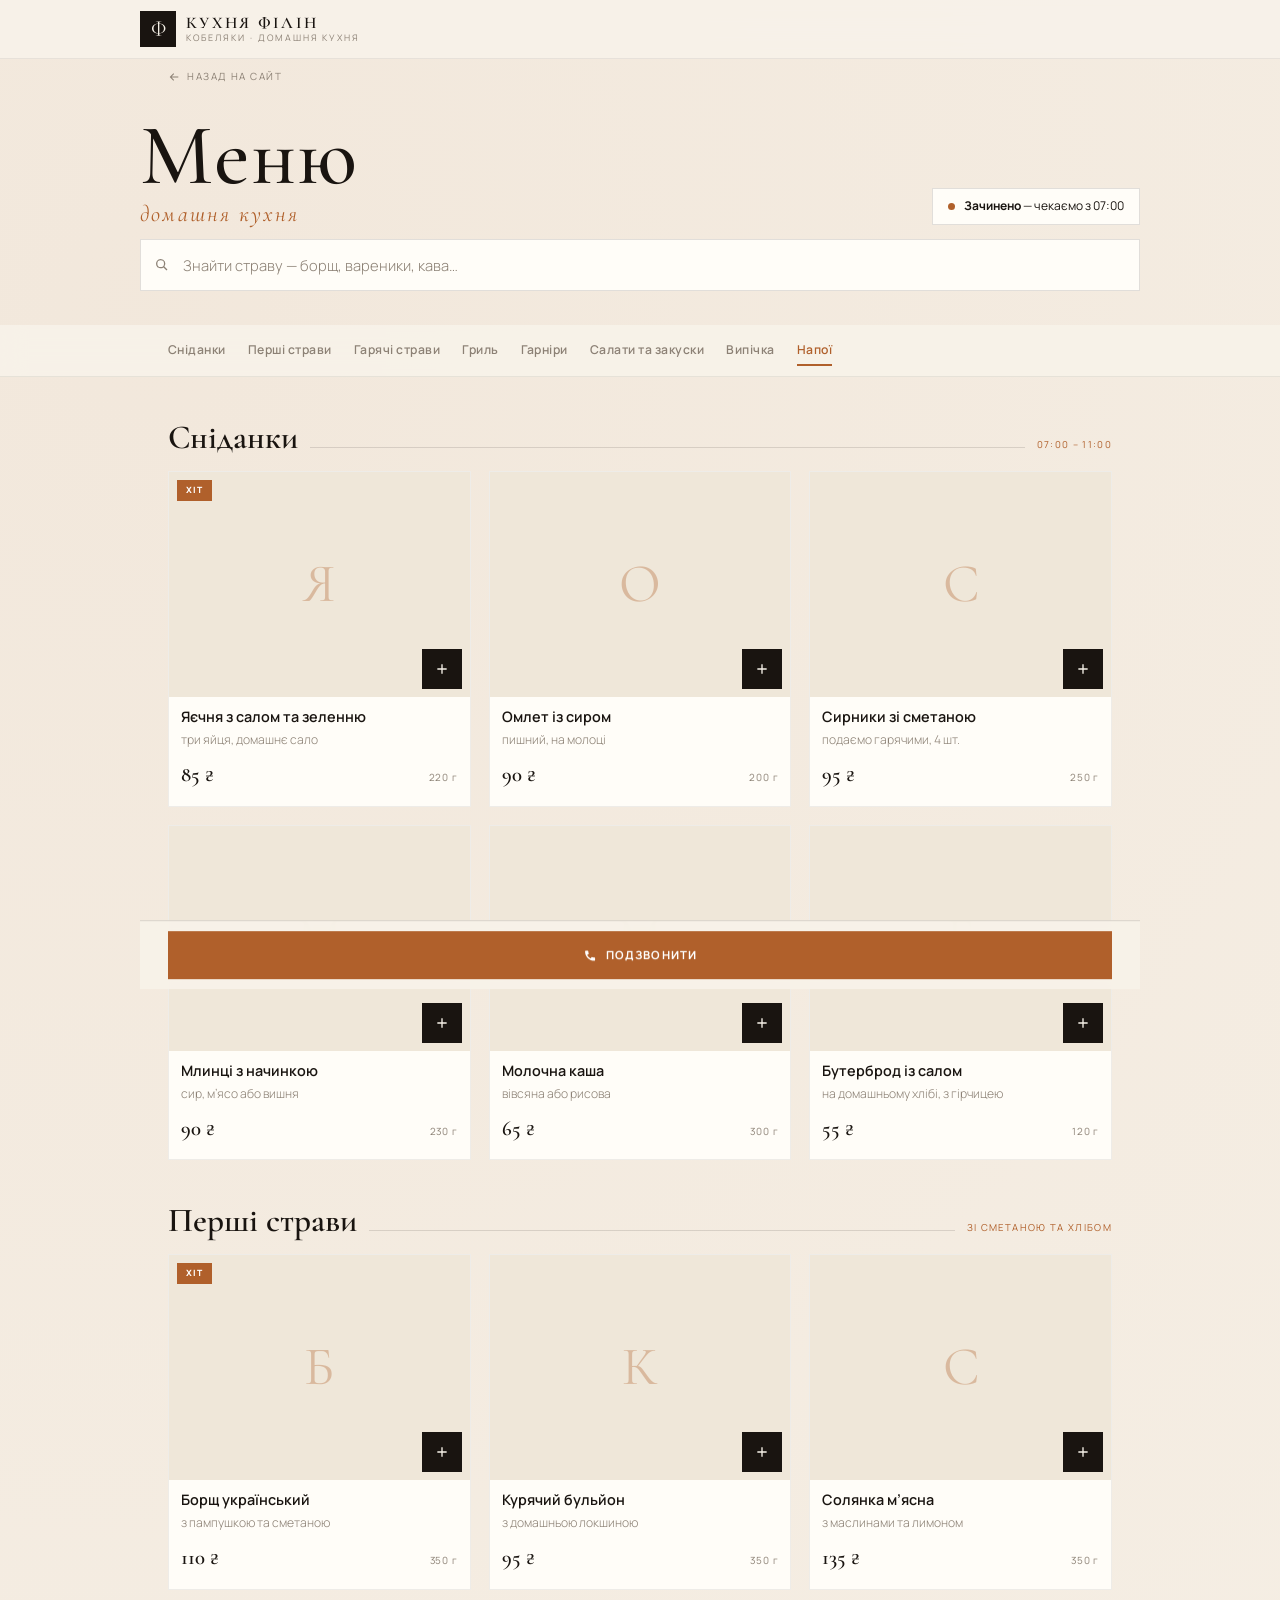
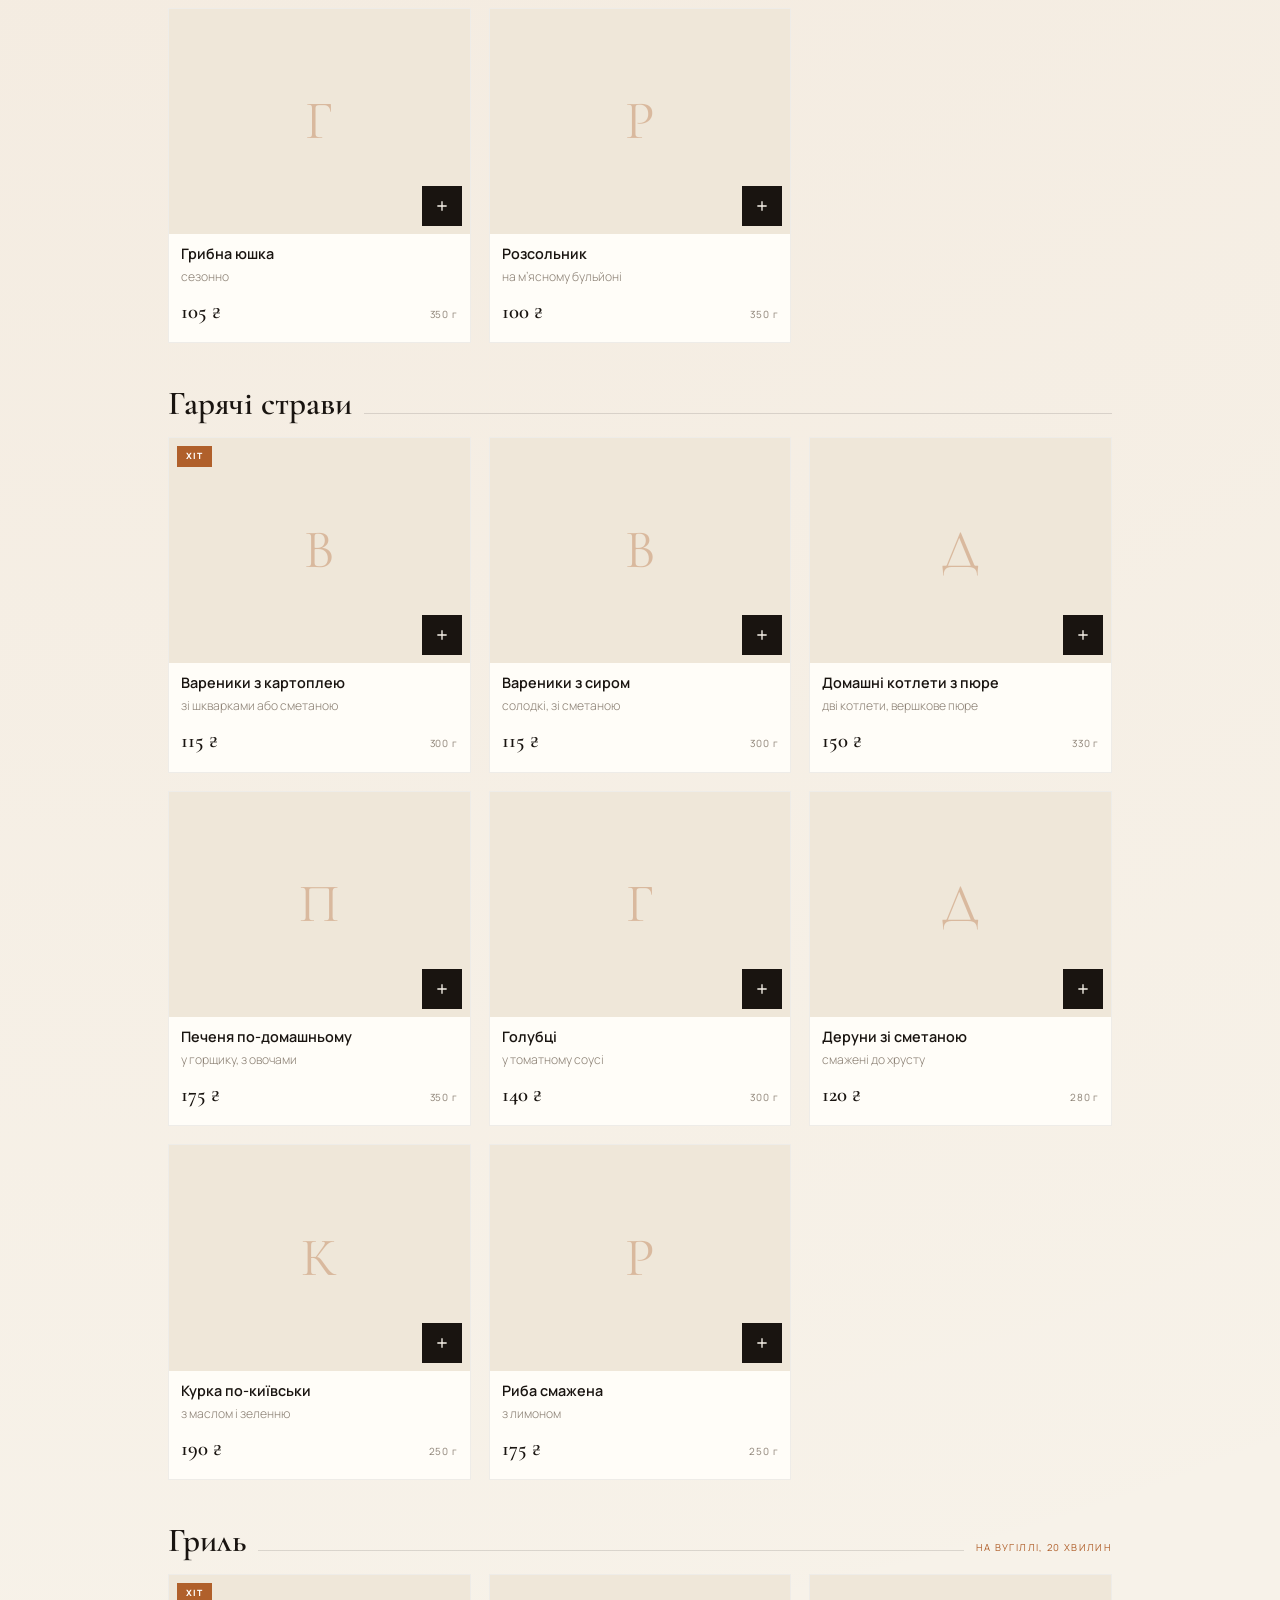
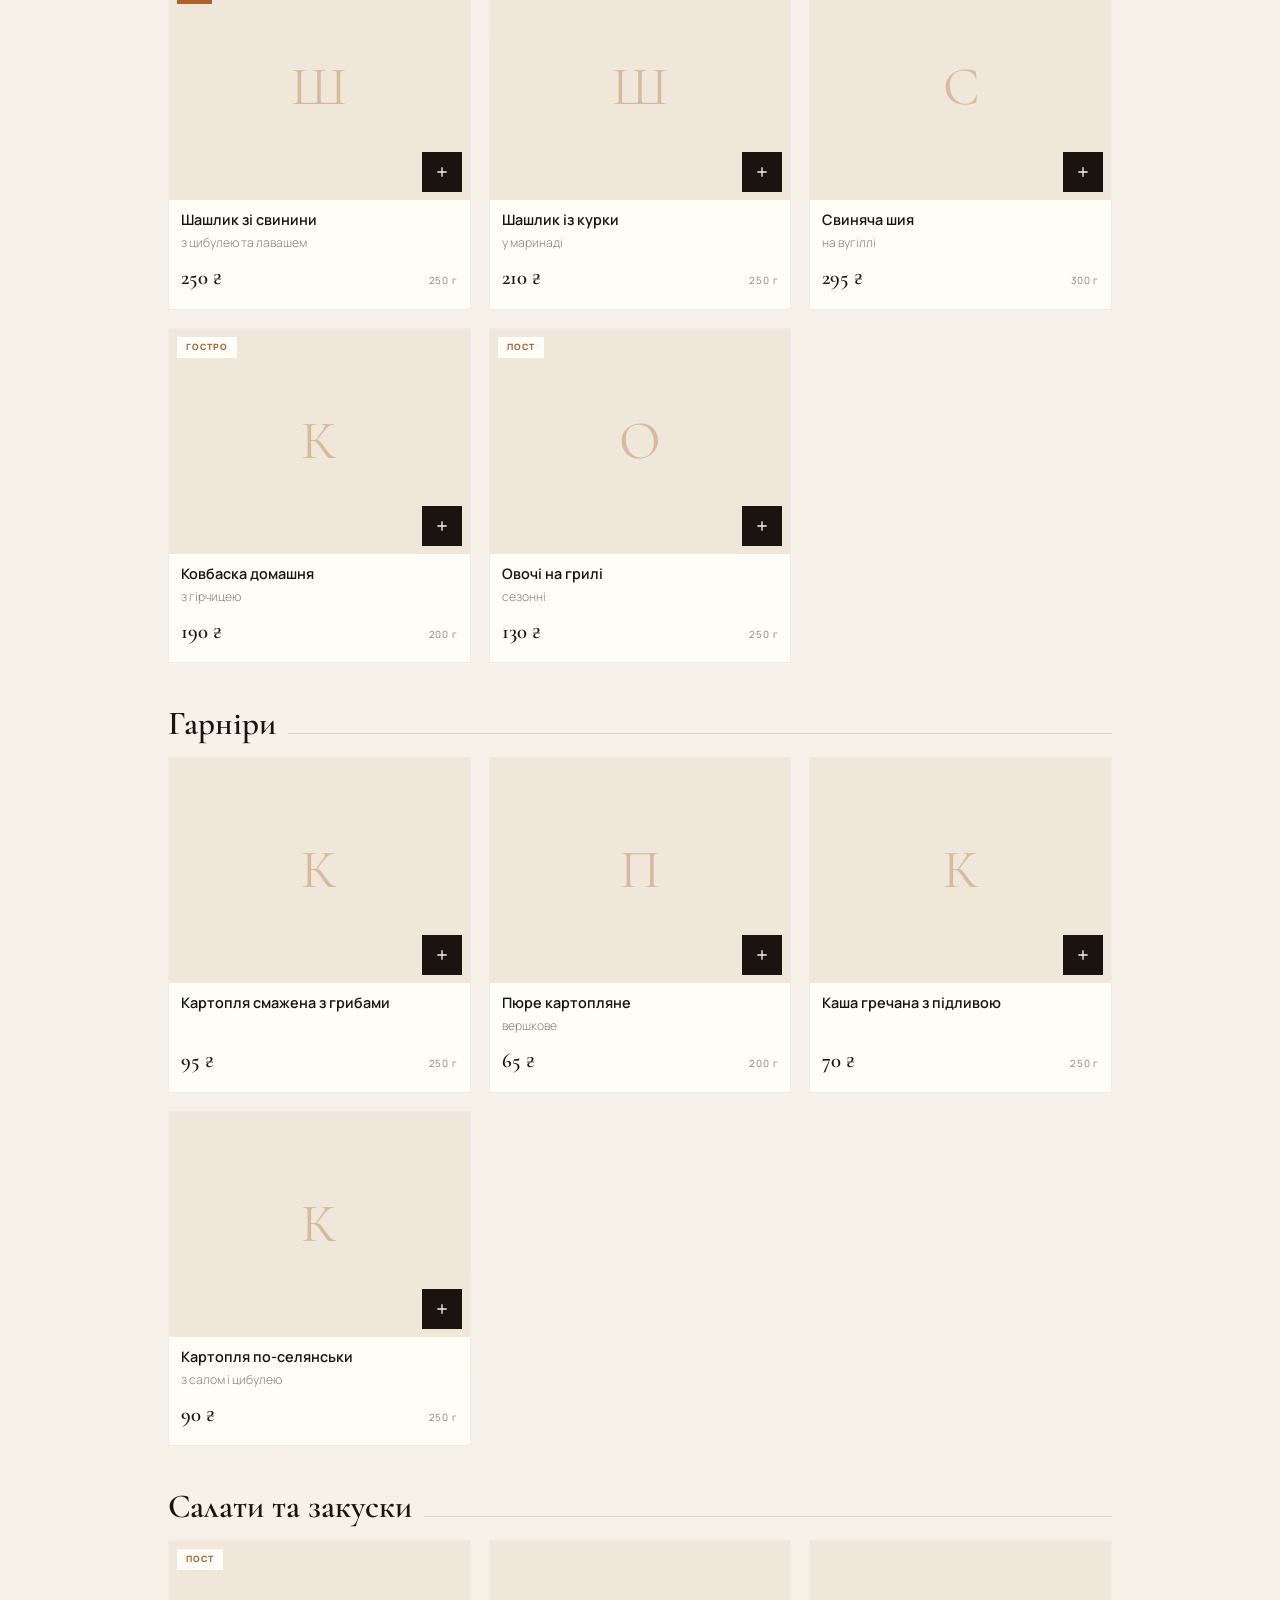
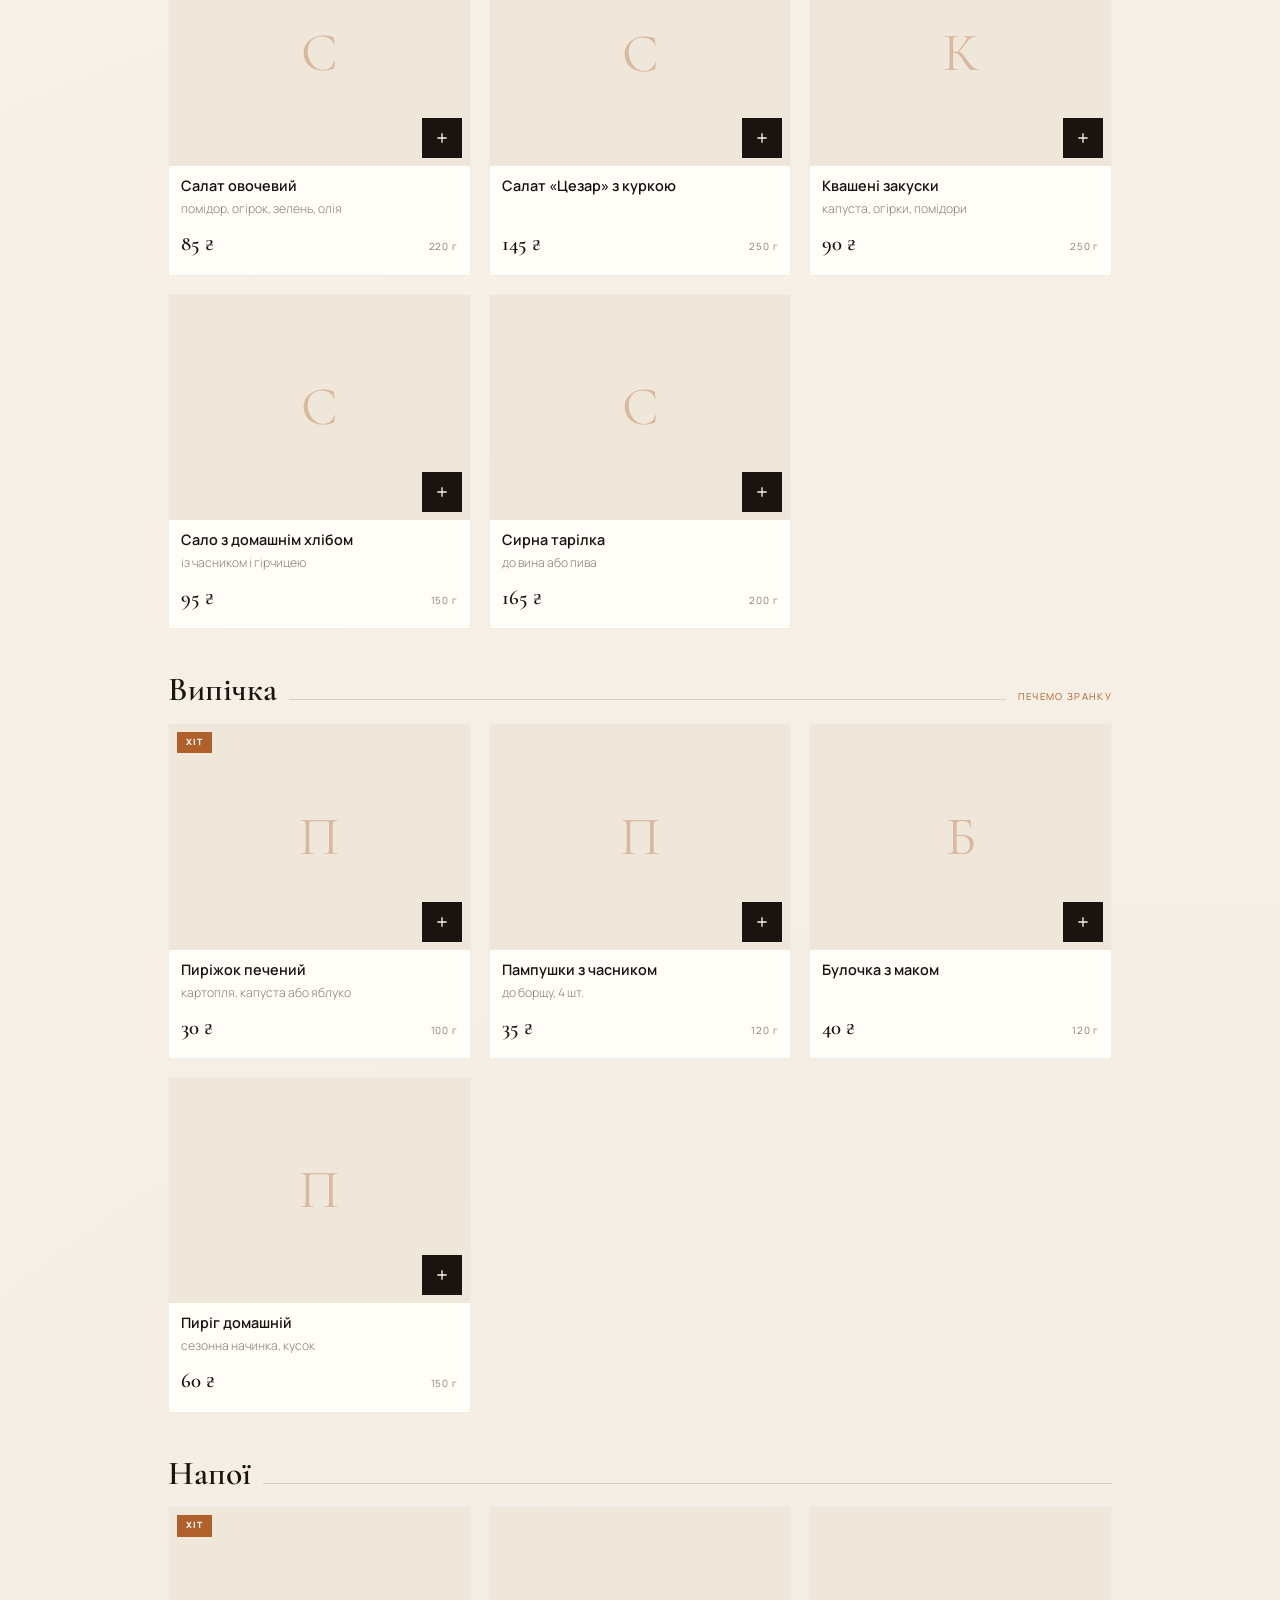
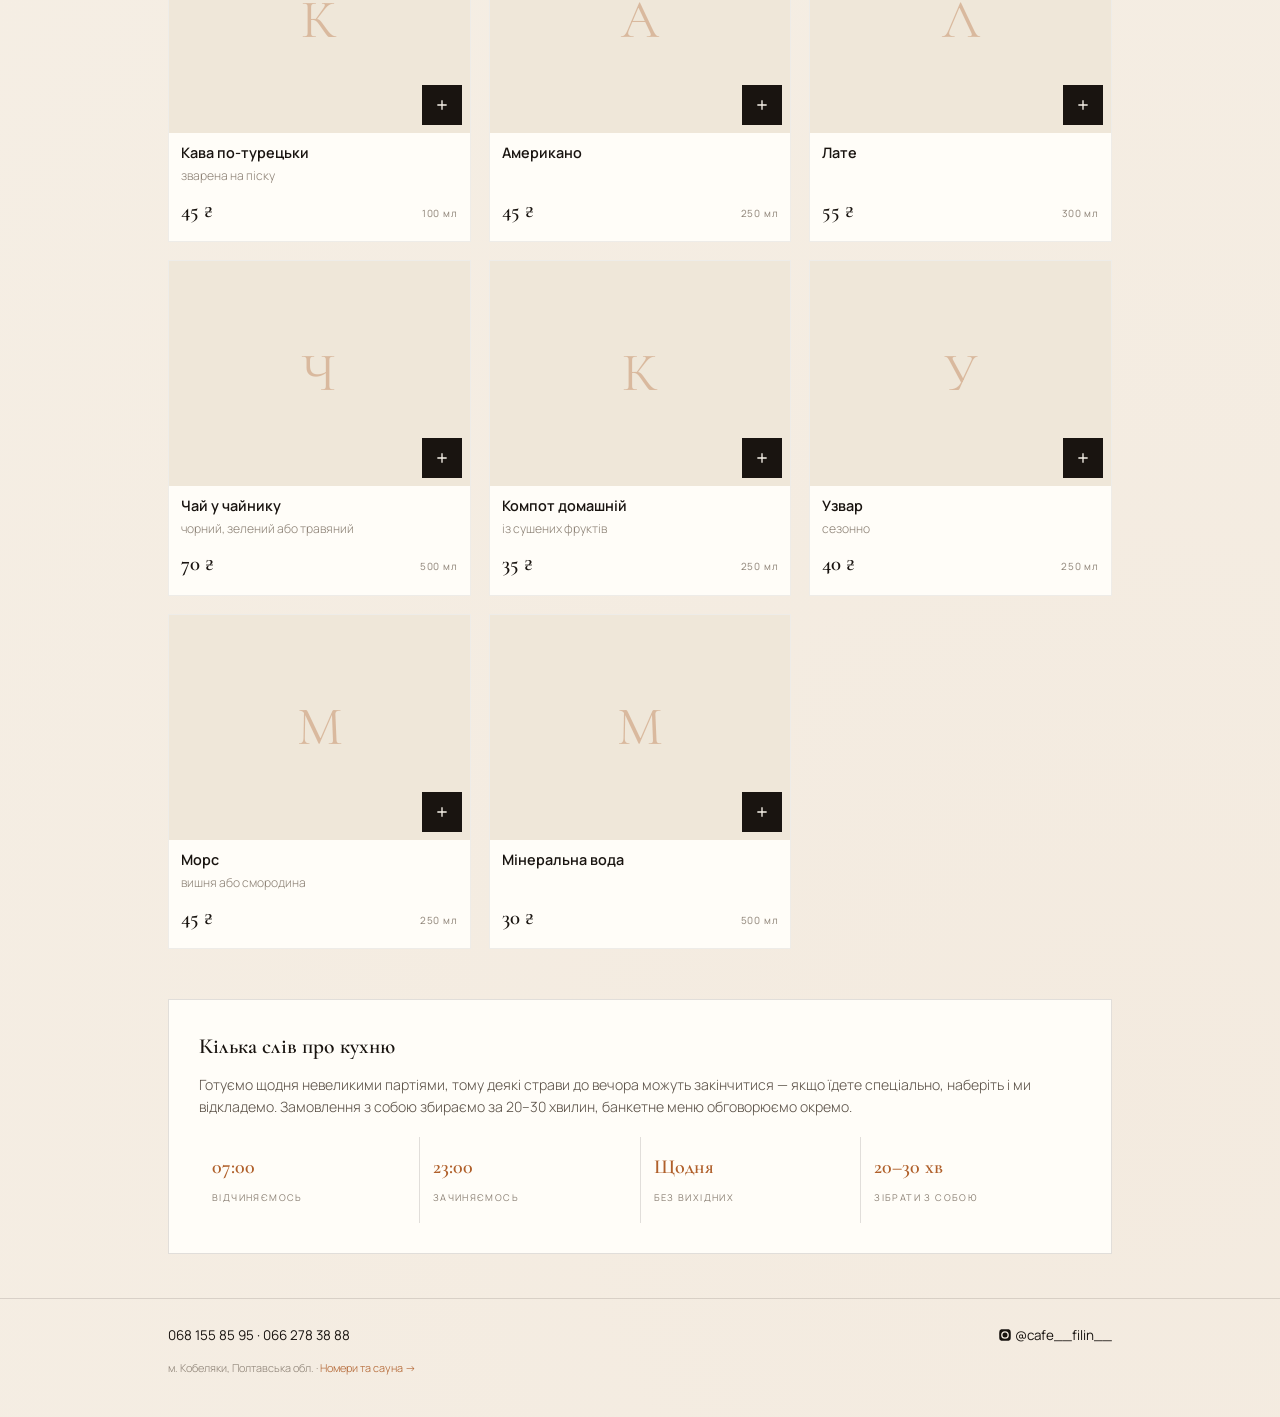
==== cafe/index.html @ e0ef9f64 "Сайт «Філін»: мотель, сауна та QR-меню кухні Мотель і сауна (index.html): - паперова палітра, номери" ====
<!DOCTYPE html>
<html lang="uk">
<head>
<meta charset="UTF-8">
<meta name="viewport" content="width=device-width, initial-scale=1.0">
<title>Меню — Кухня «Філін», Кобеляки</title>
<meta name="description" content="Меню кафе «Філін» у Кобеляках: домашня кухня, сніданки з 07:00, перші страви, гриль, випічка. Замовлення з собою або за столиком.">
<meta name="theme-color" content="#f7f2e9">
<meta property="og:title" content="Меню — Кухня «Філін»">
<meta property="og:description" content="Домашня кухня в Кобеляках. Щодня 07:00–23:00.">
<link rel="preconnect" href="https://fonts.googleapis.com">
<link rel="preconnect" href="https://fonts.gstatic.com" crossorigin>
<link href="https://fonts.googleapis.com/css2?family=Cormorant+Garamond:ital,wght@0,300;0,400;0,500;0,600;1,400&family=Manrope:wght@300;400;500;600;700;800&display=swap" rel="stylesheet">
<link rel="icon" href="data:image/svg+xml,<svg xmlns='http://www.w3.org/2000/svg' viewBox='0 0 100 100'><rect width='100' height='100' fill='%23f7f2e9'/><text x='50' y='70' font-family='Georgia,serif' font-size='60' fill='%23b0602b' text-anchor='middle'>Ф</text></svg>">

<!--
  ═══════════════════════════════════════════════════════════
  1) СТРАВИ Й ЦІНИ — у змінній MENU внизу файлу (шукайте "var MENU =").
     {n:'Назва', d:'опис', w:'вага', p:95, t:'хіт', img:'borsch'}
       n — назва (обов'язково)     p — ціна (обов'язково)
       d — опис                     t — позначка: хіт / гостро / нове / пост
       w — вага або об'єм           img — ім'я файлу фото без .jpg

  2) ФОТО СТРАВ — кладіть у папку cafe\photos\ з іменем із поля img.
     Приклад: img:'borsch'  ->  cafe\photos\borsch.jpg
     Немає файлу — буде акуратна заглушка з літерою, сайт не ламається.
     Найкраще горизонтальні фото, ширина ~800 px.

  3) НОМЕР СТОЛИКА береться з посилання у QR-коді: ?t=5
     Тобто QR на 5-му столику веде на  .../cafe/index.html?t=5
  ═══════════════════════════════════════════════════════════
-->

<style>
/* ═══════ ТОКЕНИ ═══════ */
:root{
  --paper:#f7f2e9;
  --paper-2:#efe7d9;
  --card:#fffdf8;
  --ink:#191410;
  --ink-2:#574d43;
  --ink-3:#8c8175;
  --acc:#b0602b;
  --acc-lt:#d98d55;
  --acc-soft:rgba(176,96,43,.1);
  --line:rgba(25,20,16,.13);
  --line-2:rgba(25,20,16,.07);
  --ok:#3f7d54;
  --bad:#b3402a;
  --display:'Cormorant Garamond',Georgia,serif;
  --text:'Manrope','Segoe UI',system-ui,sans-serif;
  --e:cubic-bezier(.19,.72,.28,1);
  --pad:clamp(14px,4vw,28px);
}
*,*::before,*::after{box-sizing:border-box;margin:0;padding:0}
/* атрибут hidden має перемагати будь-який display у класах
   (інакше .add{display:grid} лишає кнопку «+» видимою) */
[hidden]{display:none!important}
html{-webkit-text-size-adjust:100%;scroll-behavior:smooth}
body{
  background:var(--paper);color:var(--ink);
  font-family:var(--text);font-weight:400;line-height:1.55;
  -webkit-font-smoothing:antialiased;
  background-image:
    radial-gradient(circle at 12% 4%,rgba(176,96,43,.07),transparent 40%),
    radial-gradient(circle at 88% 96%,rgba(176,96,43,.05),transparent 44%);
}
a{color:inherit;text-decoration:none}
button{font:inherit;color:inherit;background:none;border:0;cursor:pointer}
input,textarea,select{font:inherit;color:inherit}
img{display:block;max-width:100%}
::selection{background:var(--acc);color:var(--paper)}
.wrap{width:100%;max-width:1000px;margin:0 auto;padding:0 var(--pad)}

/* ═══════ ШАПКА ═══════ */
.top{
  position:sticky;top:0;z-index:40;background:rgba(247,242,233,.94);
  backdrop-filter:blur(14px);border-bottom:1px solid var(--line-2);
}
.top-in{display:flex;align-items:center;justify-content:space-between;gap:12px;padding:11px 0}
.brand{display:flex;align-items:center;gap:10px;min-width:0}
.mono{
  width:36px;height:36px;flex:none;display:grid;place-items:center;
  background:var(--ink);color:var(--paper);
  font-family:var(--display);font-size:1.25rem;line-height:1;
}
.brand-t{display:flex;flex-direction:column;line-height:1.15;min-width:0}
.brand-t b{font-family:var(--display);font-size:1.02rem;font-weight:600;letter-spacing:.14em}
.brand-t span{font-size:.56rem;letter-spacing:.22em;text-transform:uppercase;color:var(--ink-3)}
.hbtn{
  display:inline-flex;align-items:center;gap:7px;flex:none;padding:10px 15px;
  border:1px solid var(--line);font-size:.68rem;font-weight:700;letter-spacing:.1em;
  text-transform:uppercase;transition:all .3s;
}
.hbtn:hover{border-color:var(--acc);color:var(--acc)}
.hbtn svg{width:13px;height:13px}
.back{
  display:inline-flex;align-items:center;gap:7px;padding:10px 0;
  font-size:.62rem;letter-spacing:.16em;text-transform:uppercase;color:var(--ink-3);
  transition:color .3s;
}
.back:hover{color:var(--acc)}
.back svg{width:12px;height:12px}

/* ═══════ ШАПКА МЕНЮ ═══════ */
.head{padding:clamp(12px,3vw,22px) 0 clamp(14px,3vw,22px)}
.head-row{display:flex;align-items:flex-end;justify-content:space-between;gap:20px;flex-wrap:wrap}
.head h1{
  font-family:var(--display);font-weight:500;line-height:.92;
  font-size:clamp(3rem,11vw,5.4rem);letter-spacing:.01em;
}
.head h1 em{display:block;font-size:.26em;font-style:italic;font-weight:400;color:var(--acc);letter-spacing:.1em;margin-top:8px}
.state{
  display:inline-flex;align-items:center;gap:9px;
  padding:8px 15px;border:1px solid var(--line);background:var(--card);
  font-size:.75rem;white-space:nowrap;
}
.state .dot{width:7px;height:7px;border-radius:50%;background:var(--ok);flex:none}
.state.shut .dot{background:var(--acc)}
.state b{font-weight:700}
.tablebar{
  margin-top:14px;padding:11px 15px;background:var(--acc-soft);border-left:3px solid var(--acc);
  font-size:.82rem;color:var(--ink-2);
}
.tablebar[hidden]{display:none}
.tablebar b{color:var(--acc);font-weight:700}

/* ═══════ ПОШУК ═══════ */
.seek{position:relative;margin-top:14px}
.seek>svg{position:absolute;left:14px;top:50%;transform:translateY(-50%);width:16px;height:16px;color:var(--ink-3)}
.seek input{
  width:100%;padding:14px 42px;border:1px solid var(--line);background:var(--card);
  font-size:.92rem;font-weight:400;transition:border-color .3s,box-shadow .3s;
}
.seek input::placeholder{color:var(--ink-3);font-weight:300}
.seek input:focus{outline:none;border-color:var(--acc);box-shadow:0 0 0 4px var(--acc-soft)}
.seek .clear{position:absolute;right:8px;top:50%;transform:translateY(-50%);width:28px;height:28px;display:none;place-items:center;color:var(--ink-3)}
.seek .clear.on{display:grid}
.seek .clear svg{width:13px;height:13px}

/* ═══════ КАТЕГОРІЇ ═══════ */
.tabs{
  position:sticky;top:59px;z-index:30;margin-top:12px;
  background:rgba(247,242,233,.96);backdrop-filter:blur(12px);
  border-bottom:1px solid var(--line-2);
}
.tabs-row{display:flex;gap:22px;overflow-x:auto;padding:12px 0;scrollbar-width:none}
.tabs-row::-webkit-scrollbar{display:none}
.tab{
  flex:none;position:relative;padding:4px 0;white-space:nowrap;
  font-size:.76rem;font-weight:600;letter-spacing:.04em;color:var(--ink-3);transition:color .3s;
}
.tab::after{content:'';position:absolute;left:0;right:100%;bottom:-2px;height:2px;background:var(--acc);transition:right .35s var(--e)}
.tab:hover{color:var(--ink)}
.tab.on{color:var(--acc)}
.tab.on::after{right:0}

/* ═══════ ПЛИТКИ СТРАВ ═══════ */
main{padding-bottom:clamp(80px,14vw,120px)}
.sec{padding-top:clamp(26px,5vw,44px)}
.sec[hidden]{display:none}
.sec-head{display:flex;align-items:baseline;gap:12px;margin-bottom:16px}
.sec-head h2{font-family:var(--display);font-weight:600;font-size:clamp(1.5rem,4.4vw,2.1rem);line-height:1;white-space:nowrap}
.sec-head i{flex:1;height:1px;background:var(--line);display:block}
.sec-head span{font-size:.6rem;letter-spacing:.14em;text-transform:uppercase;color:var(--acc);white-space:nowrap}

.grid{display:grid;grid-template-columns:repeat(2,minmax(0,1fr));gap:clamp(10px,2vw,18px)}
@media (min-width:700px){.grid{grid-template-columns:repeat(3,minmax(0,1fr))}}

.tile{
  position:relative;display:flex;flex-direction:column;
  background:var(--card);border:1px solid var(--line-2);
  transition:border-color .3s,transform .4s var(--e),box-shadow .4s;
}
.tile[hidden]{display:none}
.tile:hover{border-color:var(--line);transform:translateY(-3px);box-shadow:0 18px 30px -22px rgba(25,20,16,.4)}
.tile.picked{border-color:var(--acc)}
.tile-ph{
  position:relative;aspect-ratio:4/3;overflow:hidden;background:var(--paper-2);
  display:grid;place-items:center;
}
.tile-ph img{width:100%;height:100%;object-fit:cover}
.tile-mono{
  font-family:var(--display);font-size:clamp(2.4rem,9vw,3.4rem);font-weight:400;
  color:rgba(176,96,43,.34);line-height:1;
}
.tile-tag{
  position:absolute;top:8px;left:8px;padding:4px 9px;
  background:var(--acc);color:#fff;font-size:.54rem;font-weight:800;
  letter-spacing:.12em;text-transform:uppercase;
}
.tile-tag.calm{background:var(--card);color:var(--acc)}
.tile-body{padding:11px 12px 14px;display:flex;flex-direction:column;flex:1}
.tile-n{font-size:.9rem;font-weight:600;line-height:1.25}
.tile-d{margin-top:5px;font-size:.76rem;font-weight:300;color:var(--ink-3);line-height:1.4}
.tile-foot{margin-top:auto;padding-top:11px;display:flex;align-items:baseline;gap:8px}
.tile-p{font-family:var(--display);font-size:1.3rem;font-weight:600}
.tile-w{font-size:.62rem;letter-spacing:.08em;color:var(--ink-3);margin-left:auto}

/* кнопка «додати» — на фото */
.tile-act{position:absolute;right:8px;bottom:8px;z-index:2}
.add{
  width:40px;height:40px;display:grid;place-items:center;
  background:var(--ink);color:var(--paper);transition:background .25s,transform .25s;
}
.add:hover{background:var(--acc);transform:scale(1.06)}
.add svg{width:16px;height:16px}
.qty{display:flex;align-items:center;background:var(--acc);color:#fff}
.qty[hidden]{display:none}
.qty button{width:36px;height:40px;display:grid;place-items:center;font-size:1.15rem;font-weight:600;color:#fff}
.qty button:hover{background:rgba(0,0,0,.12)}
.qty b{min-width:26px;text-align:center;font-size:.95rem;font-weight:700}
.empty{padding:44px 0;text-align:center;color:var(--ink-3)}
.empty b{display:block;font-family:var(--display);font-size:1.5rem;color:var(--ink);margin-bottom:6px}

/* ═══════ ІНФО ═══════ */
.note{margin-top:clamp(30px,6vw,50px);padding:clamp(20px,4vw,30px);background:var(--card);border:1px solid var(--line)}
.note h3{font-family:var(--display);font-weight:600;font-size:1.35rem;margin-bottom:10px}
.note p{font-size:.88rem;color:var(--ink-2);font-weight:300}
.note-grid{display:grid;grid-template-columns:repeat(auto-fit,minmax(140px,1fr));gap:1px;background:var(--line);margin-top:20px}
.note-grid div{background:var(--card);padding:15px 13px}
.note-grid b{display:block;font-family:var(--display);font-size:1.25rem;color:var(--acc);font-weight:600}
.note-grid span{font-size:.58rem;letter-spacing:.15em;text-transform:uppercase;color:var(--ink-3)}

footer{border-top:1px solid var(--line);padding:26px 0 100px;margin-top:clamp(26px,5vw,44px)}
.f-row{display:flex;flex-wrap:wrap;gap:14px;justify-content:space-between;align-items:center;font-size:.84rem}
.f-row a:hover{color:var(--acc)}
.f-small{margin-top:14px;font-size:.68rem;color:var(--ink-3);font-weight:300}

/* ═══════ НИЖНЯ СМУГА ═══════ */
.dock{
  position:fixed;left:0;right:0;bottom:0;z-index:50;
  padding:10px var(--pad) calc(10px + env(safe-area-inset-bottom));
  background:rgba(247,242,233,.96);backdrop-filter:blur(14px);border-top:1px solid var(--line);
  display:grid;grid-template-columns:1fr 1fr;gap:9px;
  max-width:1000px;margin:0 auto;
  transform:translateY(130%);transition:transform .45s var(--e);
}
.dock.one{grid-template-columns:1fr}
.dock.up{transform:none}
.dock a,.dock button{
  display:flex;align-items:center;justify-content:center;gap:8px;padding:15px 8px;
  font-size:.71rem;font-weight:700;letter-spacing:.09em;text-transform:uppercase;
}
.dock .a1{background:var(--acc);color:#fff}
.dock .a2{border:1px solid var(--line)}
.dock svg{width:15px;height:15px}

/* ═══════ ПЕРЕГЛЯД СТРАВИ ═══════ */
.tile{cursor:zoom-in}
.tile-act{cursor:default}
.dlb{position:fixed;inset:0;z-index:70;display:flex;align-items:center;justify-content:center;background:rgba(25,20,16,.55);backdrop-filter:blur(4px);padding:14px}
.dlb-box{
  position:relative;width:100%;max-width:min(980px,96vw);max-height:94vh;overflow-y:auto;
  background:var(--paper);border-top:2px solid var(--acc);
  padding:16px var(--pad) calc(20px + env(safe-area-inset-bottom));
}
.dlb-x{
  position:absolute;top:12px;right:12px;z-index:3;width:40px;height:40px;
  display:grid;place-items:center;background:var(--card);border:1px solid var(--line);color:var(--ink-2);
}
.dlb-x:hover{border-color:var(--acc);color:var(--acc)}
.dlb-x svg{width:14px;height:14px}
/* minmax(0,…) — інакше довгий ряд сусідніх страв розпирає вікно */
.dlb-main{display:grid;grid-template-columns:minmax(0,1fr);gap:16px}
.dlb-left,.dlb-right{min-width:0}
.dlb-name{
  display:block;font-family:var(--display);font-size:clamp(1.5rem,4vw,2.2rem);
  font-weight:600;line-height:1.1;padding-right:52px;
}
@media (min-width:780px){
  .dlb-main{grid-template-columns:minmax(0,1.1fr) minmax(0,.9fr);gap:26px;align-items:start}
  .dlb-right{padding-top:4px}
  .dlb-list{flex-wrap:wrap;overflow:visible}
}
.dlb-stage{position:relative;background:var(--paper-2);border:1px solid var(--line-2)}
.dlb-img{aspect-ratio:4/3;display:grid;place-items:center;overflow:hidden}
.dlb-img img{width:100%;height:100%;object-fit:cover}
.dlb-mono{font-family:var(--display);font-size:4rem;color:rgba(176,96,43,.3)}
.dlb-none{padding:22px;text-align:center;color:var(--ink-3);font-size:.85rem;max-width:32ch}
.dlb-nav{
  position:absolute;top:50%;transform:translateY(-50%);width:40px;height:40px;
  display:grid;place-items:center;background:rgba(255,253,248,.92);border:1px solid var(--line);
}
.dlb-nav:hover{background:var(--acc);color:#fff}
.dlb-nav svg{width:15px;height:15px}
.dlb-nav.prev{left:9px}.dlb-nav.next{right:9px}
.dlb-count{position:absolute;right:10px;bottom:10px;padding:4px 10px;background:rgba(25,20,16,.7);color:#fff;font-size:.66rem}
.dlb-thumbs{display:flex;gap:7px;overflow-x:auto;padding:9px 0 2px}
.dlb-thumbs button{flex:none;width:66px;aspect-ratio:4/3;border:1px solid var(--line);overflow:hidden;opacity:.5;transition:opacity .3s,border-color .3s}
.dlb-thumbs button img{width:100%;height:100%;object-fit:cover}
.dlb-thumbs button.on{opacity:1;border-color:var(--acc)}
.dlb-d{margin-top:10px;font-size:.88rem;color:var(--ink-2);font-weight:300}
.dlb-foot{display:flex;align-items:center;justify-content:space-between;gap:14px;margin-top:14px;padding-top:12px;border-top:1px solid var(--line)}
.dlb-p{font-family:var(--display);font-size:1.7rem;font-weight:600}
.dlb-p span{display:block;font-family:var(--text);font-size:.62rem;letter-spacing:.14em;color:var(--ink-3);font-weight:400}
.dlb-add{display:flex;align-items:center;gap:9px;padding:14px 22px;background:var(--acc);color:#fff;font-size:.72rem;font-weight:700;letter-spacing:.1em;text-transform:uppercase}
.dlb-add:hover{background:var(--ink)}
.dlb-qty{display:flex;align-items:center;background:var(--acc);color:#fff}
.dlb-qty button{width:42px;height:46px;display:grid;place-items:center;font-size:1.2rem;font-weight:600;color:#fff}
.dlb-qty button:hover{background:rgba(0,0,0,.14)}
.dlb-qty b{min-width:32px;text-align:center;font-size:1rem;font-weight:700}
.dlb-more{margin-top:14px;padding-top:12px;border-top:1px solid var(--line)}
.dlb-more p{font-size:.6rem;letter-spacing:.18em;text-transform:uppercase;color:var(--ink-3);margin-bottom:8px}
.dlb-list{display:flex;gap:8px;overflow-x:auto;padding-bottom:4px}
.dlb-list button{
  flex:none;display:flex;align-items:center;gap:9px;
  padding:6px 13px 6px 6px;border:1px solid var(--line);background:var(--card);
  font-size:.78rem;white-space:nowrap;transition:all .25s;
}
.dlb-list button:hover{border-color:var(--acc);color:var(--acc)}
.mini{
  width:40px;height:40px;flex:none;display:grid;place-items:center;overflow:hidden;
  background:var(--paper-2);font-family:var(--display);font-size:1.15rem;
  color:rgba(176,96,43,.5);line-height:1;
}
.mini img{width:100%;height:100%;object-fit:cover}

/* ═══════ АРКУШ ЗАМОВЛЕННЯ ═══════ */
.sheet{position:fixed;inset:0;z-index:60;display:flex;align-items:flex-end;justify-content:center;background:rgba(25,20,16,.45);backdrop-filter:blur(3px)}
.sheet[hidden]{display:none}
.sheet-box{
  width:100%;max-width:520px;max-height:94vh;overflow-y:auto;
  background:var(--paper);border-top:2px solid var(--acc);
  padding:18px var(--pad) calc(20px + env(safe-area-inset-bottom));
  animation:rise .35s var(--e);
}
@keyframes rise{from{transform:translateY(28px);opacity:.5}to{transform:none;opacity:1}}
.sheet-top{display:flex;align-items:center;justify-content:space-between;gap:12px}
.sheet-top b{font-family:var(--display);font-size:1.55rem;font-weight:600}
.sheet-x{width:36px;height:36px;display:grid;place-items:center;border:1px solid var(--line);color:var(--ink-2)}
.sheet-x:hover{border-color:var(--acc);color:var(--acc)}
.sheet-x svg{width:13px;height:13px}
.sheet-list{border-top:1px solid var(--line);margin-top:12px}
.sl{display:grid;grid-template-columns:1fr auto auto;gap:5px 10px;align-items:center;padding:10px 0;border-bottom:1px solid var(--line-2)}
.sl-n{font-size:.88rem;font-weight:600}
.sl-n span{display:block;font-size:.7rem;font-weight:300;color:var(--ink-3)}
.sl-p{font-family:var(--display);font-size:1.05rem;font-weight:600;white-space:nowrap}
.sl-x{width:26px;height:26px;display:grid;place-items:center;color:var(--ink-3)}
.sl-x:hover{color:var(--acc)}
.sl-x svg{width:11px;height:11px}
.sheet-sum{display:flex;align-items:baseline;justify-content:space-between;padding:13px 0 2px}
.sheet-sum span{font-size:.62rem;letter-spacing:.18em;text-transform:uppercase;color:var(--ink-3)}
.sheet-sum b{font-family:var(--display);font-size:1.8rem;font-weight:600;color:var(--acc)}

.olab{margin:15px 0 7px;font-size:.6rem;letter-spacing:.18em;text-transform:uppercase;color:var(--ink-3)}
.olab i{font-style:normal;color:var(--acc)}
.way{display:grid;grid-template-columns:1fr 1fr;gap:7px}
.way button{
  padding:13px 6px;border:1px solid var(--line);background:var(--card);
  font-size:.7rem;font-weight:700;letter-spacing:.06em;text-transform:uppercase;color:var(--ink-2);
  transition:all .3s;
}
.way button[aria-pressed="true"]{background:var(--ink);border-color:var(--ink);color:var(--paper)}
.chips{display:flex;gap:6px;overflow-x:auto;padding:2px 0 8px;scrollbar-width:thin}
.chips[hidden]{display:none}
.chips::-webkit-scrollbar{height:3px}
.chips::-webkit-scrollbar-thumb{background:var(--acc)}
.chip{
  flex:none;padding:10px 13px;border:1px solid var(--line);background:var(--card);
  font-size:.83rem;white-space:nowrap;transition:all .25s;
}
.chip:hover{border-color:var(--acc);color:var(--acc)}
.chip.on{background:var(--acc);border-color:var(--acc);color:#fff;font-weight:700}
.hintline{font-size:.74rem;color:var(--ink-3);font-weight:300;margin:-2px 0 8px}
.ofld{display:flex;flex-direction:column;gap:6px;margin-bottom:10px}
.ofld[hidden]{display:none}
.ofld label{font-size:.6rem;letter-spacing:.18em;text-transform:uppercase;color:var(--ink-3)}
.ofld label i{font-style:normal;color:var(--acc)}
.ofld input,.ofld textarea{width:100%;padding:13px 13px;border:1px solid var(--line);background:var(--card);font-size:.93rem;font-weight:400}
.ofld textarea{min-height:62px;resize:vertical;font-weight:300}
.ofld input:focus,.ofld textarea:focus{outline:none;border-color:var(--acc);box-shadow:0 0 0 3px var(--acc-soft)}
.ofld.bad input{border-color:var(--bad)}

/* число з власними кнопками замість системних стрілок */
.num{display:flex;align-items:stretch;border:1px solid var(--line);background:var(--card)}
.num input{
  flex:1;min-width:0;height:48px;border:0;background:none;text-align:center;
  font-size:1.02rem;font-weight:500;-moz-appearance:textfield;appearance:textfield;
}
.num input::-webkit-outer-spin-button,
.num input::-webkit-inner-spin-button{-webkit-appearance:none;margin:0}
.num input:focus{outline:none;box-shadow:none}
.num button{
  width:46px;flex:none;display:grid;place-items:center;
  font-size:1.2rem;line-height:1;color:var(--acc);transition:background .25s;
}
.num button:hover{background:var(--acc-soft)}
.num button:first-child{border-right:1px solid var(--line)}
.num button:last-child{border-left:1px solid var(--line)}
.num:focus-within{border-color:var(--acc)}
.ofld.bad .num{border-color:var(--bad)}
.send{
  display:flex;align-items:center;justify-content:center;gap:9px;width:100%;
  margin-top:6px;padding:17px;background:var(--acc);color:#fff;
  font-size:.74rem;font-weight:800;letter-spacing:.11em;text-transform:uppercase;
  transition:background .3s,opacity .3s;
}
.send:hover{background:var(--ink)}
.send.off{opacity:.4;pointer-events:none}
.send svg{width:15px;height:15px}
.owarn{display:none;margin-top:10px;font-size:.75rem;color:var(--acc)}
.owarn.on{display:block}

/* ═══════ ПІДТВЕРДЖЕННЯ ═══════ */
.done{text-align:center;padding:8px 0 4px}
.done[hidden]{display:none}
.done-ok{width:56px;height:56px;margin:0 auto 14px;display:grid;place-items:center;background:var(--ok);color:#fff}
.done-ok svg{width:26px;height:26px}
.done h4{font-family:var(--display);font-size:1.5rem;font-weight:600;margin-bottom:4px}
.done p{font-size:.85rem;color:var(--ink-2);font-weight:300}
.num-big{
  margin:16px auto;padding:14px 18px;border:1px dashed var(--acc);display:inline-block;
  font-family:var(--display);font-size:1.9rem;font-weight:600;color:var(--acc);letter-spacing:.04em;
}
.done-note{font-size:.74rem;color:var(--ink-3);font-weight:300}
.done-acts{display:grid;gap:8px;margin-top:18px}
.done-acts button,.done-acts a{
  padding:14px;border:1px solid var(--line);font-size:.71rem;font-weight:700;
  letter-spacing:.09em;text-transform:uppercase;
}
.done-acts .prim{background:var(--ink);border-color:var(--ink);color:var(--paper)}

/* історія */
.hist{border-top:1px solid var(--line);margin-top:14px}
.hist-row{display:grid;grid-template-columns:1fr auto;gap:4px 12px;padding:11px 0;border-bottom:1px solid var(--line-2)}
.hist-row b{font-family:var(--display);font-size:1.05rem;font-weight:600;color:var(--acc)}
.hist-row span{font-size:.72rem;color:var(--ink-3);font-weight:300}
.hist-row em{font-style:normal;font-size:.85rem;font-weight:600;text-align:right}
.hist-empty{padding:26px 0;text-align:center;color:var(--ink-3);font-size:.85rem}
.hist-link{
  display:inline-flex;align-items:center;gap:7px;margin-top:12px;
  font-size:.68rem;letter-spacing:.12em;text-transform:uppercase;color:var(--acc);
  border-bottom:1px solid var(--acc);padding-bottom:2px;
}
.hist-link[hidden]{display:none}

@media (min-width:761px){
  .tabs{top:60px}
  .sheet{align-items:center}
  .sheet-box{border:1px solid var(--line);border-top:2px solid var(--acc);box-shadow:0 40px 80px -40px rgba(25,20,16,.5)}
  footer{padding-bottom:40px}
}
@media (prefers-reduced-motion:reduce){
  *{animation:none!important;transition:none!important}
  html{scroll-behavior:auto}
}
</style>
</head>
<body>

<svg style="display:none" aria-hidden="true">
  <symbol id="i-ph" viewBox="0 0 24 24"><path fill="currentColor" d="M6.6 10.8c1.2 2.3 3.1 4.2 5.4 5.4l1.8-1.8c.3-.3.7-.4 1-.2 1.1.4 2.3.6 3.5.6.6 0 1 .4 1 1V19c0 .6-.4 1-1 1-8.3 0-15-6.7-15-15 0-.6.4-1 1-1h3.2c.6 0 1 .4 1 1 0 1.2.2 2.4.6 3.5.1.4 0 .8-.2 1z"/></symbol>
  <symbol id="i-back" viewBox="0 0 24 24"><path fill="currentColor" d="M10.8 4.6l1.4 1.4-5 5h13.4v2H7.2l5 5-1.4 1.4L3.4 12z"/></symbol>
  <symbol id="i-seek" viewBox="0 0 24 24"><path fill="currentColor" d="M10 3a7 7 0 1 0 4.2 12.6l4.6 4.6 1.4-1.4-4.6-4.6A7 7 0 0 0 10 3zm0 2a5 5 0 1 1 0 10 5 5 0 0 1 0-10z"/></symbol>
  <symbol id="i-x" viewBox="0 0 24 24"><path fill="currentColor" d="M18.3 5.7L12 12l6.3 6.3-1.4 1.4L10.6 13.4 5.7 18.3 4.3 16.9 10.6 12 4.3 5.7l1.4-1.4L12 10.6l4.9-4.9z"/></symbol>
  <symbol id="i-fwd" viewBox="0 0 24 24"><path fill="currentColor" d="M13.2 4.6l7.4 7.4-7.4 7.4-1.4-1.4 5-5H3.4v-2h13.4l-5-5z"/></symbol>
  <symbol id="i-plus" viewBox="0 0 24 24"><path fill="currentColor" d="M11 5h2v6h6v2h-6v6h-2v-6H5v-2h6z"/></symbol>
  <symbol id="i-bag" viewBox="0 0 24 24"><path fill="currentColor" d="M8 7V6a4 4 0 0 1 8 0v1h3l1 15H4L5 7zm2 0h4V6a2 2 0 0 0-4 0z"/></symbol>
  <symbol id="i-check" viewBox="0 0 24 24"><path fill="currentColor" d="M9.6 17.2l-4.8-4.8L6.2 11l3.4 3.4L17.8 6.2l1.4 1.4z"/></symbol>
  <symbol id="i-ig" viewBox="0 0 24 24"><path fill="currentColor" d="M12 2.2c3.2 0 3.6 0 4.9.1 1.2.1 1.8.2 2.2.4.6.2 1 .5 1.4.9.4.4.7.8.9 1.4.2.4.3 1 .4 2.2.1 1.3.1 1.7.1 4.9s0 3.6-.1 4.9c-.1 1.2-.2 1.8-.4 2.2-.2.6-.5 1-.9 1.4-.4.4-.8.7-1.4.9-.4.2-1 .3-2.2.4-1.3.1-1.7.1-4.9.1s-3.6 0-4.9-.1c-1.2-.1-1.8-.2-2.2-.4-.6-.2-1-.5-1.4-.9-.4-.4-.7-.8-.9-1.4-.2-.4-.3-1-.4-2.2-.1-1.3-.1-1.7-.1-4.9s0-3.6.1-4.9c.1-1.2.2-1.8.4-2.2.2-.6.5-1 .9-1.4.4-.4.8-.7 1.4-.9.4-.2 1-.3 2.2-.4 1.3-.1 1.7-.1 4.9-.1zm0 3.2A6.6 6.6 0 1 0 12 18.6 6.6 6.6 0 0 0 12 5.4zm0 10.9a4.3 4.3 0 1 1 0-8.6 4.3 4.3 0 0 1 0 8.6zm6.9-11.2a1.55 1.55 0 1 1-3.1 0 1.55 1.55 0 0 1 3.1 0z"/></symbol>
</svg>

<header class="top">
  <div class="wrap top-in">
    <a class="brand" href="#top">
      <span class="mono">Ф</span>
      <span class="brand-t"><b>КУХНЯ ФІЛІН</b><span>Кобеляки · домашня кухня</span></span>
    </a>
    <button type="button" class="hbtn" id="histBtn"><svg><use href="#i-bag"/></svg>Мої замовлення</button>
  </div>
</header>

<div class="wrap">
  <a class="back" href="../index.html"><svg><use href="#i-back"/></svg>Назад на сайт</a>
</div>

<div class="wrap head" id="top">
  <div class="head-row">
    <h1>Меню<em>домашня кухня</em></h1>
    <div class="state" id="state"><span class="dot"></span><span id="stateTxt">07:00 – 23:00</span></div>
  </div>
  <p class="tablebar" id="tablebar" hidden>Ви за столиком <b id="tableNo">—</b> — замовлення принесемо саме сюди.</p>

  <div class="seek">
    <svg><use href="#i-seek"/></svg>
    <input type="search" id="seek" placeholder="Знайти страву — борщ, вареники, кава…" aria-label="Пошук по меню" autocomplete="off">
    <button type="button" class="clear" id="seekClear" aria-label="Очистити"><svg><use href="#i-x"/></svg></button>
  </div>
</div>

<nav class="tabs" id="tabs"><div class="wrap"><div class="tabs-row" id="tabsRow"></div></div></nav>

<main class="wrap" id="menu"></main>

<div class="wrap">
  <div class="note">
    <h3>Кілька слів про кухню</h3>
    <p>Готуємо щодня невеликими партіями, тому деякі страви до вечора можуть закінчитися —
      якщо їдете спеціально, наберіть і ми відкладемо. Замовлення з собою збираємо
      за 20–30 хвилин, банкетне меню обговорюємо окремо.</p>
    <div class="note-grid">
      <div><b>07:00</b><span>Відчиняємось</span></div>
      <div><b>23:00</b><span>Зачиняємось</span></div>
      <div><b>Щодня</b><span>Без вихідних</span></div>
      <div><b>20–30 хв</b><span>Зібрати з собою</span></div>
    </div>
  </div>
</div>

<footer>
  <div class="wrap">
    <div class="f-row">
      <div><a href="tel:+380681558595">068 155 85 95</a> · <a href="tel:+380662783888">066 278 38 88</a></div>
      <a href="https://www.instagram.com/cafe__filin__" target="_blank" rel="noopener">
        <svg style="width:14px;height:14px;vertical-align:-2px"><use href="#i-ig"/></svg> @cafe__filin__
      </a>
    </div>
    <p class="f-small">м. Кобеляки, Полтавська обл. · <a href="../index.html" style="color:var(--acc)">Номери та сауна →</a></p>
  </div>
</footer>

<div class="dock" id="dock">
  <button type="button" class="a1" id="openOrder" hidden><svg><use href="#i-bag"/></svg><span id="dockTxt">Замовлення</span></button>
  <a class="a1" id="dockCall" href="tel:+380681558595"><svg><use href="#i-ph"/></svg>Подзвонити</a>
</div>

<!-- перегляд страви -->
<div class="dlb" id="dlb" hidden>
  <div class="dlb-box">
    <button type="button" class="dlb-x" id="dlbX" aria-label="Закрити"><svg><use href="#i-x"/></svg></button>
    <div class="dlb-main">
      <div class="dlb-left">
        <div class="dlb-stage">
          <button type="button" class="dlb-nav prev" id="dlbPrev" aria-label="Попереднє фото"><svg><use href="#i-back"/></svg></button>
          <div class="dlb-img" id="dlbImg"></div>
          <button type="button" class="dlb-nav next" id="dlbNext" aria-label="Наступне фото"><svg><use href="#i-fwd"/></svg></button>
          <span class="dlb-count" id="dlbCount" hidden></span>
        </div>
        <div class="dlb-thumbs" id="dlbThumbs"></div>
      </div>

      <div class="dlb-right">
        <b class="dlb-name" id="dlbName"></b>
        <p class="dlb-d" id="dlbDesc"></p>
        <div class="dlb-foot">
          <span class="dlb-p" id="dlbPrice">—</span>
          <span id="dlbAct"></span>
        </div>
        <div class="dlb-more">
          <p>Інші страви розділу</p>
          <div class="dlb-list" id="dlbMore"></div>
        </div>
      </div>
    </div>
  </div>
</div>

<!-- аркуш замовлення -->
<div class="sheet" id="sheet" hidden>
  <div class="sheet-box">
    <div class="sheet-top">
      <b id="sheetTitle">Ваше замовлення</b>
      <button type="button" class="sheet-x" id="sheetX" aria-label="Закрити"><svg><use href="#i-x"/></svg></button>
    </div>

    <div id="orderForm">
      <div class="sheet-list" id="sheetList"></div>
      <div class="sheet-sum"><span>Разом</span><b id="sheetSum">0 ₴</b></div>

      <p class="olab">Куди</p>
      <div class="way" role="group" aria-label="Куди">
        <button type="button" id="wayIn" aria-pressed="false">За столиком</button>
        <button type="button" id="wayOut" aria-pressed="true">З собою</button>
      </div>

      <div class="ofld" id="of-table" hidden style="margin-top:12px">
        <label for="oTable">Номер столика <i>*</i></label>
        <div class="num">
          <button type="button" data-num="-1" data-for="oTable" aria-label="Менше">−</button>
          <input type="number" id="oTable" min="1" max="99" inputmode="numeric" placeholder="напр. 5">
          <button type="button" data-num="1" data-for="oTable" aria-label="Більше">+</button>
        </div>
        <p class="hintline" id="tableHint">Зазвичай підставляється з QR-коду на вашому столі.</p>
      </div>

      <p class="olab">Коли</p>
      <div class="way" role="group" aria-label="Коли">
        <button type="button" id="whenNow" aria-pressed="true">На зараз</button>
        <button type="button" id="whenAt" aria-pressed="false">На певний час</button>
      </div>

      <div id="whenBox" hidden style="margin-top:10px">
        <div id="dateWrap" hidden>
          <p class="olab" style="margin-top:6px">Дата</p>
          <div class="chips" id="dates"></div>
        </div>
        <p class="olab" style="margin-top:6px">Час</p>
        <div class="chips" id="times"></div>
      </div>

      <div class="ofld" id="of-name">
        <label for="oName">Ваше ім'я <i>*</i></label>
        <input type="text" id="oName" autocomplete="name" placeholder="Як до вас звертатись">
      </div>
      <div class="ofld" id="of-phone">
        <label for="oPhone">Телефон <i>*</i></label>
        <input type="tel" id="oPhone" inputmode="tel" autocomplete="tel" placeholder="+380 68 155 85 95">
      </div>
      <div class="ofld">
        <label for="oNote">Коментар</label>
        <textarea id="oNote" placeholder="Борщ без сметани, окремо хліб…"></textarea>
      </div>

      <a class="send off" id="sendOrder" href="#"><svg><use href="#i-check"/></svg>Надіслати замовлення</a>
      <p class="owarn" id="oWarn"></p>
      <p class="f-small" style="margin-top:10px">Ми отримаємо замовлення, перетелефонуємо
        й підтвердимо час — передоплати немає.</p>
    </div>

    <!-- підтвердження з номером -->
    <div class="done" id="done" hidden>
      <div class="done-ok"><svg><use href="#i-check"/></svg></div>
      <h4>Замовлення надіслано</h4>
      <p>Назвіть цей номер, коли ми зателефонуємо:</p>
      <div class="num-big" id="orderNo">—</div>
      <p class="done-note">Номер збережено на цьому телефоні — знайдете його в «Моїх замовленнях»,
        навіть якщо закриєте сторінку.</p>
      <div class="done-acts">
        <button type="button" class="prim" id="doneClose">Готово</button>
        <button type="button" id="doneHist">Мої замовлення</button>
      </div>
    </div>

    <!-- історія -->
    <div id="histView" hidden>
      <div class="hist" id="histList"></div>
      <div class="done-acts"><button type="button" class="prim" id="histBack">Назад до меню</button></div>
    </div>
  </div>
</div>

<script>
(function(){
  'use strict';

  /* ═════════════════════════════════════════════════════
     МЕНЮ — редагуйте тільки цей блок
     {n:'Назва', d:'опис', w:'вага', p:ціна, t:'позначка', img:'файл'}
     ═════════════════════════════════════════════════════ */
  var MENU = [
    {id:'breakfast', name:'Сніданки', note:'07:00 – 11:00', items:[
      {n:'Яєчня з салом та зеленню', d:'три яйця, домашнє сало', w:'220 г', p:85, t:'хіт', img:'eggs-lard'},
      {n:'Омлет із сиром', d:'пишний, на молоці', w:'200 г', p:90, img:'omelet'},
      {n:'Сирники зі сметаною', d:'подаємо гарячими, 4 шт.', w:'250 г', p:95, img:'syrnyky'},
      {n:'Млинці з начинкою', d:'сир, м’ясо або вишня', w:'230 г', p:90, img:'mlyntsi'},
      {n:'Молочна каша', d:'вівсяна або рисова', w:'300 г', p:65, img:'kasha'},
      {n:'Бутерброд із салом', d:'на домашньому хлібі, з гірчицею', w:'120 г', p:55, img:'lard-bread'}
    ]},
    {id:'soup', name:'Перші страви', note:'зі сметаною та хлібом', items:[
      {n:'Борщ український', d:'з пампушкою та сметаною', w:'350 г', p:110, t:'хіт', img:'borsch'},
      {n:'Курячий бульйон', d:'з домашньою локшиною', w:'350 г', p:95, img:'broth'},
      {n:'Солянка м’ясна', d:'з маслинами та лимоном', w:'350 г', p:135, img:'solyanka'},
      {n:'Грибна юшка', d:'сезонно', w:'350 г', p:105, img:'mushroom-soup'},
      {n:'Розсольник', d:'на м’ясному бульйоні', w:'350 г', p:100, img:'rassolnyk'}
    ]},
    {id:'main', name:'Гарячі страви', note:'', items:[
      {n:'Вареники з картоплею', d:'зі шкварками або сметаною', w:'300 г', p:115, t:'хіт', img:'varenyky-potato'},
      {n:'Вареники з сиром', d:'солодкі, зі сметаною', w:'300 г', p:115, img:'varenyky-cheese'},
      {n:'Домашні котлети з пюре', d:'дві котлети, вершкове пюре', w:'330 г', p:150, img:'kotlety'},
      {n:'Печеня по-домашньому', d:'у горщику, з овочами', w:'350 г', p:175, img:'pechenya'},
      {n:'Голубці', d:'у томатному соусі', w:'300 г', p:140, img:'holubtsi'},
      {n:'Деруни зі сметаною', d:'смажені до хрусту', w:'280 г', p:120, img:'deruny'},
      {n:'Курка по-київськи', d:'з маслом і зеленню', w:'250 г', p:190, img:'chicken-kyiv'},
      {n:'Риба смажена', d:'з лимоном', w:'250 г', p:175, img:'fish'}
    ]},
    {id:'grill', name:'Гриль', note:'на вугіллі, 20 хвилин', items:[
      {n:'Шашлик зі свинини', d:'з цибулею та лавашем', w:'250 г', p:250, t:'хіт', img:'shashlyk-pork'},
      {n:'Шашлик із курки', d:'у маринаді', w:'250 г', p:210, img:'shashlyk-chicken'},
      {n:'Свиняча шия', d:'на вугіллі', w:'300 г', p:295, img:'pork-neck'},
      {n:'Ковбаска домашня', d:'з гірчицею', w:'200 г', p:190, t:'гостро', img:'kovbaska'},
      {n:'Овочі на грилі', d:'сезонні', w:'250 г', p:130, t:'пост', img:'veggies-grill'}
    ]},
    {id:'side', name:'Гарніри', note:'', items:[
      {n:'Картопля смажена з грибами', d:'', w:'250 г', p:95, img:'potato-mushrooms'},
      {n:'Пюре картопляне', d:'вершкове', w:'200 г', p:65, img:'mash'},
      {n:'Каша гречана з підливою', d:'', w:'250 г', p:70, img:'buckwheat'},
      {n:'Картопля по-селянськи', d:'з салом і цибулею', w:'250 г', p:90, img:'potato-village'}
    ]},
    {id:'salad', name:'Салати та закуски', note:'', items:[
      {n:'Салат овочевий', d:'помідор, огірок, зелень, олія', w:'220 г', p:85, t:'пост', img:'salad-veg'},
      {n:'Салат «Цезар» з куркою', d:'', w:'250 г', p:145, img:'caesar'},
      {n:'Квашені закуски', d:'капуста, огірки, помідори', w:'250 г', p:90, img:'pickles'},
      {n:'Сало з домашнім хлібом', d:'із часником і гірчицею', w:'150 г', p:95, img:'lard-plate'},
      {n:'Сирна тарілка', d:'до вина або пива', w:'200 г', p:165, img:'cheese-plate'}
    ]},
    {id:'bake', name:'Випічка', note:'печемо зранку', items:[
      {n:'Пиріжок печений', d:'картопля, капуста або яблуко', w:'100 г', p:30, t:'хіт', img:'pyrizhok'},
      {n:'Пампушки з часником', d:'до борщу, 4 шт.', w:'120 г', p:35, img:'pampushky'},
      {n:'Булочка з маком', d:'', w:'120 г', p:40, img:'bun-poppy'},
      {n:'Пиріг домашній', d:'сезонна начинка, кусок', w:'150 г', p:60, img:'pie'}
    ]},
    {id:'drink', name:'Напої', note:'', items:[
      {n:'Кава по-турецьки', d:'зварена на піску', w:'100 мл', p:45, t:'хіт', img:'coffee-turkish'},
      {n:'Американо', d:'', w:'250 мл', p:45, img:'americano'},
      {n:'Лате', d:'', w:'300 мл', p:55, img:'latte'},
      {n:'Чай у чайнику', d:'чорний, зелений або травяний', w:'500 мл', p:70, img:'tea'},
      {n:'Компот домашній', d:'із сушених фруктів', w:'250 мл', p:35, img:'compote'},
      {n:'Узвар', d:'сезонно', w:'250 мл', p:40, img:'uzvar'},
      {n:'Морс', d:'вишня або смородина', w:'250 мл', p:45, img:'mors'},
      {n:'Мінеральна вода', d:'', w:'500 мл', p:30, img:'water'}
    ]}
  ];

  var SEND_TO = '+380681558595';
  var STORE = 'filin_orders';

  function esc(s){
    return String(s).replace(/[&<>"]/g, function(c){
      return {'&':'&amp;','<':'&lt;','>':'&gt;','"':'&quot;'}[c];
    });
  }
  function two(n){ return (n < 10 ? '0' : '') + n; }

  /* час у Кобеляках, а не на пристрої гостя */
  function kyiv(){
    try {
      var f = new Intl.DateTimeFormat('en-CA', {
        timeZone:'Europe/Kyiv', year:'numeric', month:'2-digit', day:'2-digit',
        hour:'2-digit', minute:'2-digit', hour12:false
      });
      var p = {};
      f.formatToParts(new Date()).forEach(function(x){ if (x.type !== 'literal') p[x.type] = x.value; });
      return {h:parseInt(p.hour,10) % 24, m:parseInt(p.minute,10), d:p.day, mo:p.month, y:p.year};
    } catch(e){
      var d = new Date();
      return {h:d.getHours(), m:d.getMinutes(), d:two(d.getDate()), mo:two(d.getMonth()+1), y:String(d.getFullYear())};
    }
  }

  /* ── збірка меню ── */
  var menuBox = document.getElementById('menu');
  var tabsRow = document.getElementById('tabsRow');
  var BY_KEY = {};

  function tileHTML(it, key){
    var tag = it.t
      ? '<span class="tile-tag' + (it.t === 'хіт' || it.t === 'нове' ? '' : ' calm') + '">' + esc(it.t) + '</span>'
      : '';
    return '<article class="tile" data-key="' + key + '" data-find="' +
      esc((it.n + ' ' + (it.d || '')).toLowerCase()) + '">' +
      '<div class="tile-ph">' + tag +
        '<span class="tile-mono">' + esc(it.n.trim().charAt(0)) + '</span>' +
        '<span class="tile-act">' +
          '<button type="button" class="add" data-add="' + key + '" aria-label="Додати ' + esc(it.n) + '">' +
            '<svg><use href="#i-plus"/></svg></button>' +
          '<span class="qty" hidden>' +
            '<button type="button" data-step="-1" data-key="' + key + '" aria-label="Менше">−</button>' +
            '<b>0</b>' +
            '<button type="button" data-step="1" data-key="' + key + '" aria-label="Більше">+</button>' +
          '</span>' +
        '</span>' +
      '</div>' +
      '<div class="tile-body">' +
        '<h3 class="tile-n">' + esc(it.n) + '</h3>' +
        (it.d ? '<p class="tile-d">' + esc(it.d) + '</p>' : '') +
        '<div class="tile-foot"><span class="tile-p">' + it.p + ' ₴</span>' +
          (it.w ? '<span class="tile-w">' + esc(it.w) + '</span>' : '') +
        '</div>' +
      '</div>' +
      '</article>';
  }

  var html = '', tabs = '';
  MENU.forEach(function(sec){
    tabs += '<button type="button" class="tab" data-go="' + sec.id + '">' + esc(sec.name) + '</button>';
    html += '<section class="sec" id="' + sec.id + '">' +
      '<div class="sec-head"><h2>' + esc(sec.name) + '</h2><i></i>' +
      (sec.note ? '<span>' + esc(sec.note) + '</span>' : '') + '</div><div class="grid">' +
      sec.items.map(function(it, i){
        var key = sec.id + '-' + i;
        BY_KEY[key] = it;
        return tileHTML(it, key);
      }).join('') + '</div></section>';
  });
  tabsRow.innerHTML = tabs;
  menuBox.innerHTML = html +
    '<p class="empty" id="empty" hidden><b>Нічого не знайшли</b>Спробуйте іншу назву або гляньте все меню.</p>';

  /* фото страв: photos/<img>.jpg — з'являється саме, коли файл покладено */
  Object.keys(BY_KEY).forEach(function(key){
    var it = BY_KEY[key];
    if (!it.img) return;
    var im = new Image();
    im.onload = function(){
      var box = menuBox.querySelector('.tile[data-key="' + key + '"] .tile-ph');
      if (!box) return;
      im.alt = it.n; im.loading = 'lazy';
      box.insertBefore(im, box.firstChild);
      var mono = box.querySelector('.tile-mono');
      if (mono) mono.remove();
    };
    im.src = 'photos/' + it.img + '.jpg';
  });

  /* ── категорії ── */
  var tabBtns = Array.prototype.slice.call(tabsRow.querySelectorAll('.tab'));
  var secs = MENU.map(function(s){ return document.getElementById(s.id); });

  tabsRow.addEventListener('click', function(e){
    var b = e.target.closest('.tab');
    if (!b) return;
    var target = document.getElementById(b.getAttribute('data-go'));
    if (target) window.scrollTo({top: target.getBoundingClientRect().top + window.pageYOffset - 112, behavior:'smooth'});
  });
  function markTab(i){
    tabBtns.forEach(function(b, k){ b.classList.toggle('on', k === i); });
    var on = tabBtns[i];
    if (!on) return;
    var r = on.getBoundingClientRect(), box = tabsRow.getBoundingClientRect();
    if (r.left < box.left || r.right > box.right) tabsRow.scrollTo({left:on.offsetLeft - 20, behavior:'smooth'});
  }
  if ('IntersectionObserver' in window){
    var io = new IntersectionObserver(function(list){
      list.forEach(function(en){ if (en.isIntersecting) markTab(secs.indexOf(en.target)); });
    }, {rootMargin:'-130px 0px -68% 0px'});
    secs.forEach(function(s){ if (s) io.observe(s); });
  }
  markTab(0);

  /* ── пошук ── */
  var seek = document.getElementById('seek');
  var clearBtn = document.getElementById('seekClear');
  var emptyMsg = document.getElementById('empty');
  var tiles = Array.prototype.slice.call(menuBox.querySelectorAll('.tile'));

  function filter(){
    var q = seek.value.trim().toLowerCase();
    clearBtn.classList.toggle('on', q.length > 0);
    var found = 0;
    tiles.forEach(function(t){
      var hit = !q || t.getAttribute('data-find').indexOf(q) > -1;
      t.hidden = !hit;
      if (hit) found++;
    });
    secs.forEach(function(s){ if (s) s.hidden = !s.querySelector('.tile:not([hidden])'); });
    emptyMsg.hidden = found > 0;
    document.getElementById('tabs').style.display = q ? 'none' : '';
  }
  seek.addEventListener('input', filter);
  clearBtn.addEventListener('click', function(){ seek.value = ''; filter(); seek.focus(); });

  /* ── відчинено / зачинено ── */
  function state(){
    var t = kyiv();
    var box = document.getElementById('state'), txt = document.getElementById('stateTxt');
    if (t.h >= 7 && t.h < 23){
      var left = (23 - t.h) * 60 - t.m;
      box.classList.remove('shut');
      txt.innerHTML = '<b>Відчинено</b> — до 23:00 ще ' +
        (Math.floor(left / 60) ? Math.floor(left / 60) + ' год ' : '') + two(left % 60) + ' хв';
    } else {
      box.classList.add('shut');
      txt.innerHTML = '<b>Зачинено</b> — чекаємо з 07:00';
    }
  }
  state();
  setInterval(state, 30000);

  /* ═════════ КОШИК ═════════ */
  var cart = {};
  var dock      = document.getElementById('dock');
  var openOrder = document.getElementById('openOrder');
  var dockTxt   = document.getElementById('dockTxt');
  var sheet     = document.getElementById('sheet');
  var sheetList = document.getElementById('sheetList');
  var sheetSum  = document.getElementById('sheetSum');
  var sendBtn   = document.getElementById('sendOrder');
  var oWarn     = document.getElementById('oWarn');
  var oName     = document.getElementById('oName');
  var oPhone    = document.getElementById('oPhone');
  var oNote     = document.getElementById('oNote');
  var oTable    = document.getElementById('oTable');

  function count(){ var n = 0; for (var k in cart) n += cart[k]; return n; }
  function total(){ var s = 0; for (var k in cart) s += cart[k] * BY_KEY[k].p; return s; }

  function paintTile(key){
    var t = menuBox.querySelector('.tile[data-key="' + key + '"]');
    if (!t) return;
    var q = cart[key] || 0;
    t.querySelector('.add').hidden = q > 0;
    var qty = t.querySelector('.qty');
    qty.hidden = q === 0;
    qty.querySelector('b').textContent = q;
    t.classList.toggle('picked', q > 0);
  }
  function paintDock(){
    var n = count();
    openOrder.hidden = (n === 0);
    dock.classList.toggle('one', n === 0);
    dockTxt.textContent = n + ' · ' + total() + ' ₴';
    if (n > 0) dock.classList.add('up');
    checkOrder();
  }
  function step(key, d){
    var q = (cart[key] || 0) + d;
    if (q <= 0) delete cart[key]; else cart[key] = q;
    paintTile(key); paintDock();
    if (!sheet.hidden) paintSheet();
  }
  menuBox.addEventListener('click', function(e){
    var a = e.target.closest('[data-add]');
    if (a){ step(a.getAttribute('data-add'), 1); return; }
    var s = e.target.closest('[data-step]');
    if (s){ step(s.getAttribute('data-key'), parseInt(s.getAttribute('data-step'), 10)); return; }
    /* клік будь-де по плитці — відкрити страву з фото */
    var t = e.target.closest('.tile');
    if (t) openDish(t.getAttribute('data-key'));
  });

  /* ═════════ ПЕРЕГЛЯД СТРАВИ ═════════
     Фото шукаються самі: photos/<img>.jpg і photos/<img>-1..4.jpg */
  var dlb      = document.getElementById('dlb');
  var dlbImg   = document.getElementById('dlbImg');
  var dlbThumbs= document.getElementById('dlbThumbs');
  var dlbCount = document.getElementById('dlbCount');
  var dlbPrev  = document.getElementById('dlbPrev');
  var dlbNext  = document.getElementById('dlbNext');
  var dlbAct   = document.getElementById('dlbAct');
  var dlbMore  = document.getElementById('dlbMore');
  var dShots = {}, dKey = null, dIdx = 0;

  function dishShots(key, done){
    var it = BY_KEY[key];
    if (!it || !it.img){ dShots[key] = []; return done([]); }
    if (dShots[key]) return done(dShots[key]);
    var cands = ['photos/' + it.img + '.jpg'];
    for (var i = 1; i <= 4; i++) cands.push('photos/' + it.img + '-' + i + '.jpg');
    var found = [], left = cands.length;
    cands.forEach(function(src, idx){
      var im = new Image();
      im.onload = function(){ found.push({i:idx, src:src}); fin(); };
      im.onerror = fin;
      im.src = src;
      function fin(){
        if (--left) return;
        found.sort(function(a, b){ return a.i - b.i; });
        dShots[key] = found.map(function(x){ return x.src; });
        done(dShots[key]);
      }
    });
  }

  function drawDlb(){
    var it = BY_KEY[dKey];
    if (!it) return;
    document.getElementById('dlbName').textContent = it.n;
    document.getElementById('dlbDesc').textContent = it.d || '';
    document.getElementById('dlbPrice').innerHTML = it.p + ' ₴' +
      '<span>' + (it.w ? esc(it.w) : '') + '</span>';

    var list = dShots[dKey] || [];
    if (!list.length){
      dlbImg.innerHTML = '<div class="dlb-none"><span class="dlb-mono">' +
        esc(it.n.trim().charAt(0)) + '</span></div>';
      dlbCount.hidden = true;
      dlbPrev.hidden = dlbNext.hidden = true;
      dlbThumbs.innerHTML = '';
    } else {
      if (dIdx >= list.length) dIdx = 0;
      if (dIdx < 0) dIdx = list.length - 1;
      dlbImg.innerHTML = '<img src="' + list[dIdx] + '" alt="' + esc(it.n) + '">';
      dlbCount.hidden = false;
      dlbCount.textContent = (dIdx + 1) + ' / ' + list.length;
      dlbPrev.hidden = dlbNext.hidden = (list.length < 2);
      dlbThumbs.innerHTML = list.map(function(src, i){
        return '<button type="button" class="' + (i === dIdx ? 'on' : '') +
               '" data-i="' + i + '"><img src="' + src + '" alt=""></button>';
      }).join('');
    }

    var q = cart[dKey] || 0;
    dlbAct.innerHTML = q > 0
      ? '<span class="dlb-qty"><button type="button" data-dstep="-1">−</button><b>' + q +
        '</b><button type="button" data-dstep="1">+</button></span>'
      : '<button type="button" class="dlb-add" data-dadd="1">' +
        '<svg style="width:15px;height:15px"><use href="#i-plus"/></svg>Додати</button>';

    var sec = dKey.split('-')[0];
    var near = Object.keys(BY_KEY)
      .filter(function(k){ return k.split('-')[0] === sec && k !== dKey; })
      .slice(0, 8);
    dlbMore.innerHTML = near.map(function(k){
      return '<button type="button" data-dgo="' + k + '">' +
        '<span class="mini" data-mini="' + k + '">' + esc(BY_KEY[k].n.trim().charAt(0)) + '</span>' +
        esc(BY_KEY[k].n) + '</button>';
    }).join('');
    near.forEach(fillMini);
  }

  /* мініфото в списку сусідніх страв */
  var miniCache = {};
  function fillMini(key){
    var box = dlbMore.querySelector('.mini[data-mini="' + key + '"]');
    if (!box) return;
    var it = BY_KEY[key];
    if (!it || !it.img) return;
    if (miniCache[key] === null) return;                 /* уже знаємо, що фото немає */
    if (miniCache[key]){ put(miniCache[key]); return; }
    var src = (dShots[key] && dShots[key][0]) || ('photos/' + it.img + '.jpg');
    var im = new Image();
    im.onload = function(){ miniCache[key] = src; put(src); };
    im.onerror = function(){ miniCache[key] = null; };
    im.src = src;
    function put(s){
      var b = dlbMore.querySelector('.mini[data-mini="' + key + '"]');
      if (b) b.innerHTML = '<img src="' + s + '" alt="">';
    }
  }

  function openDish(key){
    if (!BY_KEY[key]) return;
    dKey = key; dIdx = 0;
    dlb.hidden = false;
    document.body.style.overflow = 'hidden';
    document.getElementById('dlbName').textContent = BY_KEY[key].n;
    dlbImg.innerHTML = '<div class="dlb-none">Шукаємо фото…</div>';
    dishShots(key, drawDlb);
  }
  function closeDish(){
    dlb.hidden = true;
    document.body.style.overflow = '';
  }

  dlb.addEventListener('click', function(e){
    if (e.target === dlb || e.target.closest('#dlbX')){ closeDish(); return; }
    var th = e.target.closest('.dlb-thumbs button');
    if (th){ dIdx = parseInt(th.getAttribute('data-i'), 10); drawDlb(); return; }
    if (e.target.closest('[data-dadd]')){ step(dKey, 1); drawDlb(); return; }
    var ds = e.target.closest('[data-dstep]');
    if (ds){ step(dKey, parseInt(ds.getAttribute('data-dstep'), 10)); drawDlb(); return; }
    var go = e.target.closest('[data-dgo]');
    if (go){ openDish(go.getAttribute('data-dgo')); }
  });
  dlbPrev.addEventListener('click', function(){ dIdx--; drawDlb(); });
  dlbNext.addEventListener('click', function(){ dIdx++; drawDlb(); });
  document.addEventListener('keydown', function(e){
    if (dlb.hidden) return;
    if (e.key === 'Escape') closeDish();
    if (e.key === 'ArrowLeft'){ dIdx--; drawDlb(); }
    if (e.key === 'ArrowRight'){ dIdx++; drawDlb(); }
  });

  function paintSheet(){
    var keys = Object.keys(cart);
    sheetList.innerHTML = keys.length
      ? keys.map(function(k){
          var it = BY_KEY[k], q = cart[k];
          return '<div class="sl"><div class="sl-n">' + esc(it.n) +
            '<span>' + q + ' × ' + it.p + ' ₴</span></div>' +
            '<div class="sl-p">' + (q * it.p) + ' ₴</div>' +
            '<button type="button" class="sl-x" data-drop="' + k + '" aria-label="Прибрати">' +
            '<svg><use href="#i-x"/></svg></button></div>';
        }).join('')
      : '<p class="hist-empty">Ще нічого не вибрано</p>';
    sheetSum.textContent = total() + ' ₴';
    checkOrder();
  }
  sheetList.addEventListener('click', function(e){
    var x = e.target.closest('[data-drop]');
    if (!x) return;
    var k = x.getAttribute('data-drop');
    delete cart[k];
    paintTile(k); paintDock(); paintSheet();
  });

  /* ═════════ КУДИ / КОЛИ ═════════ */
  var wayOut = document.getElementById('wayOut'), wayIn = document.getElementById('wayIn');
  var ofTable = document.getElementById('of-table');
  var ofName = document.getElementById('of-name'), ofPhone = document.getElementById('of-phone');
  var whenNow = document.getElementById('whenNow'), whenAt = document.getElementById('whenAt');
  var whenBox = document.getElementById('whenBox'), dateWrap = document.getElementById('dateWrap');
  var datesBox = document.getElementById('dates'), timesBox = document.getElementById('times');
  var way = 'З собою', when = 'зараз', atDate = '', atTime = '';

  /* номер столика з QR: ?t=5 */
  var qTable = (function(){
    var m = location.search.match(/[?&]t=(\d{1,2})(?!\d)/) || location.hash.match(/t=(\d{1,2})(?!\d)/);
    return m ? m[1] : '';
  })();
  if (qTable){
    oTable.value = qTable;
    document.getElementById('tableNo').textContent = qTable;
    document.getElementById('tablebar').hidden = false;
    document.getElementById('tableHint').textContent = 'Підставлено з QR-коду на вашому столі.';
  }

  function setWay(v){
    way = v;
    var atTable = (v === 'За столиком');
    wayOut.setAttribute('aria-pressed', atTable ? 'false' : 'true');
    wayIn.setAttribute('aria-pressed', atTable ? 'true' : 'false');
    ofTable.hidden = !atTable;
    /* за столиком нас знаходить номер столика, телефон не потрібен */
    ofName.hidden = atTable;
    ofPhone.hidden = atTable;
    dateWrap.hidden = !atTable;      /* дату обирають лише для столика */
    if (!atTable) atDate = '';
    else if (!atDate) drawDates();
    checkOrder();
  }
  wayOut.addEventListener('click', function(){ setWay('З собою'); });
  wayIn.addEventListener('click', function(){ setWay('За столиком'); });

  function dayList(){
    var out = [], base = new Date();
    for (var i = 0; i < 7; i++){
      var d = new Date(base.getTime() + i * 86400000);
      var label = i === 0 ? 'Сьогодні' : (i === 1 ? 'Завтра' : (d.getDate() + '.' + two(d.getMonth() + 1)));
      out.push({v:two(d.getDate()) + '.' + two(d.getMonth() + 1), l:label});
    }
    return out;
  }
  function drawDates(){
    var list = dayList();
    if (!atDate) atDate = list[0].v;
    datesBox.innerHTML = list.map(function(d){
      return '<button type="button" class="chip' + (d.v === atDate ? ' on' : '') +
             '" data-d="' + d.v + '">' + d.l + '</button>';
    }).join('');
  }
  datesBox.addEventListener('click', function(e){
    var c = e.target.closest('.chip');
    if (!c) return;
    atDate = c.getAttribute('data-d');
    drawDates(); drawTimes(); checkOrder();
  });

  function slots(){
    var t = kyiv(), list = [], start;
    var todayLabel = two(parseInt(t.d, 10)) + '.' + two(parseInt(t.mo, 10));
    var isToday = (!atDate || atDate === todayLabel);
    if (!isToday) start = 7 * 60;
    else if (t.h < 7) start = 7 * 60;
    else if (t.h >= 23) start = 7 * 60;
    else start = t.h * 60 + t.m + 20;
    start = Math.ceil(start / 15) * 15;
    for (var m = start; m <= 22 * 60 + 45; m += 15) list.push(two(Math.floor(m / 60)) + ':' + two(m % 60));
    return list;
  }
  function drawTimes(){
    var list = slots();
    if (!list.length){
      timesBox.innerHTML = '<p class="hintline">На сьогодні вже пізно — оберіть іншу дату або напишіть час у коментарі.</p>';
      atTime = '';
      return;
    }
    if (list.indexOf(atTime) < 0) atTime = list[0];
    timesBox.innerHTML = list.map(function(v){
      return '<button type="button" class="chip' + (v === atTime ? ' on' : '') + '" data-t="' + v + '">' + v + '</button>';
    }).join('');
  }
  timesBox.addEventListener('click', function(e){
    var c = e.target.closest('.chip');
    if (!c) return;
    atTime = c.getAttribute('data-t');
    drawTimes(); checkOrder();
  });
  function setWhen(v){
    when = v;
    whenNow.setAttribute('aria-pressed', v === 'зараз' ? 'true' : 'false');
    whenAt.setAttribute('aria-pressed', v === 'час' ? 'true' : 'false');
    whenBox.hidden = (v !== 'час');
    if (v === 'час'){
      if (way === 'За столиком') drawDates();
      drawTimes();
    }
    checkOrder();
  }
  whenNow.addEventListener('click', function(){ setWhen('зараз'); });
  whenAt.addEventListener('click', function(){ setWhen('час'); });

  /* ── телефон ── */
  function digits(v){ return String(v).replace(/\D/g, ''); }
  function fmtPhone(raw){
    var d = digits(raw);
    if (d.indexOf('380') === 0) d = d.slice(3);
    else if (d.indexOf('80') === 0) d = d.slice(2);
    else if (d.charAt(0) === '0') d = d.slice(1);
    d = d.slice(0, 9);
    var out = '+380';
    if (d.length) out += ' ' + d.slice(0, 2);
    if (d.length > 2) out += ' ' + d.slice(2, 5);
    if (d.length > 5) out += ' ' + d.slice(5, 7);
    if (d.length > 7) out += ' ' + d.slice(7, 9);
    return out;
  }
  oPhone.value = '+380';
  oPhone.addEventListener('input', function(){
    var atEnd = oPhone.selectionStart === oPhone.value.length;
    oPhone.value = fmtPhone(oPhone.value);
    if (atEnd) oPhone.setSelectionRange(oPhone.value.length, oPhone.value.length);
    checkOrder();
  });
  oName.addEventListener('input', checkOrder);
  oNote.addEventListener('input', checkOrder);
  oTable.addEventListener('input', checkOrder);

  /* лічильники − / + замість системних стрілок */
  document.addEventListener('click', function(e){
    var b = e.target.closest('[data-num]');
    if (!b) return;
    var inp = document.getElementById(b.getAttribute('data-for'));
    if (!inp) return;
    var min = parseInt(inp.min, 10), max = parseInt(inp.max, 10);
    var v = parseInt(inp.value, 10);
    if (isNaN(v)) v = isNaN(min) ? 1 : min;
    v += parseInt(b.getAttribute('data-num'), 10);
    if (!isNaN(min) && v < min) v = min;
    if (!isNaN(max) && v > max) v = max;
    inp.value = String(v);
    inp.dispatchEvent(new Event('input', {bubbles:true}));
  });

  /* ═════════ НОМЕР ЗАМОВЛЕННЯ ═════════ */
  function readOrders(){
    try { return JSON.parse(localStorage.getItem(STORE) || '[]'); }
    catch(e){ return []; }
  }
  function saveOrders(list){
    try { localStorage.setItem(STORE, JSON.stringify(list.slice(0, 30))); } catch(e){}
  }
  /* Ф-3007-014-K9 : дата + лічильник пристрою + випадкові символи.
     Такий номер не повториться ні в межах телефона, ні на кухні. */
  function makeNo(){
    var t = kyiv();
    var prev = readOrders();
    var seq = prev.length + 1;
    try {
      seq = (parseInt(localStorage.getItem('filin_seq') || '0', 10) || 0) + 1;
      localStorage.setItem('filin_seq', String(seq));
    } catch(e){}
    var A = 'ABCEHKMPTX';
    var rnd = A.charAt(Math.floor(Math.random() * A.length)) + Math.floor(Math.random() * 10);
    return 'Ф-' + t.d + t.mo + '-' + ('00' + (seq % 1000)).slice(-3) + '-' + rnd;
  }

  /* ═════════ ТЕКСТ І ПЕРЕВІРКА ═════════ */
  function whenText(){
    if (when === 'зараз') return 'на зараз';
    if (way === 'За столиком' && atDate) return 'на ' + atDate + ', ' + atTime;
    return 'на ' + atTime;
  }
  function orderText(no){
    var out = 'Замовлення з меню «Філін»\n№ ' + no + '\n';
    Object.keys(cart).forEach(function(k){
      var it = BY_KEY[k];
      out += '• ' + it.n + ' × ' + cart[k] + ' — ' + (cart[k] * it.p) + ' ₴\n';
    });
    out += 'Разом: ' + total() + ' ₴\n';
    out += 'Куди: ' + way + (way === 'За столиком' ? ' №' + (oTable.value || '—') : '') + '\n';
    out += 'Коли: ' + whenText() + '\n';
    if (way !== 'За столиком'){
      out += "Ім'я: " + oName.value.trim() + '\n';
      out += 'Телефон: ' + oPhone.value.trim();
    }
    var n = oNote.value.trim();
    if (n) out += (way === 'За столиком' ? '' : '\n') + 'Коментар: ' + n;
    return out.trim();
  }
  function checkOrder(){
    var okCart = count() > 0;
    var okWhen = (when === 'зараз') || !!atTime;
    var atTable = (way === 'За столиком');
    var tableN = parseInt(oTable.value, 10);
    var okTable = !atTable || (!isNaN(tableN) && tableN >= 1 && tableN <= 99);
    var okName = atTable || oName.value.trim().length >= 2;
    var okPhone = atTable || digits(oPhone.value).length === 12;

    ofName.classList.toggle('bad', !okName && oName.value.length > 0);
    ofPhone.classList.toggle('bad', !okPhone && digits(oPhone.value).length > 3);
    ofTable.classList.toggle('bad', !okTable && oTable.value.length > 0);

    var ok = okCart && okWhen && okTable && okName && okPhone;
    sendBtn.classList.toggle('off', !ok);
    oWarn.classList.toggle('on', !ok);
    if (!ok){
      oWarn.textContent =
        !okCart  ? 'Оберіть хоча б одну страву' :
        !okWhen  ? 'Оберіть час' :
        !okTable ? 'Вкажіть номер столика' :
                   "Впишіть ім'я та телефон";
    }
    sendBtn.href = 'viber://chat?number=' + encodeURIComponent(SEND_TO) +
                   '&text=' + encodeURIComponent(orderText('—'));
  }

  /* ═════════ ВІДПРАВКА ═════════ */
  var orderForm = document.getElementById('orderForm');
  var doneBox   = document.getElementById('done');
  var histView  = document.getElementById('histView');
  var sheetTitle= document.getElementById('sheetTitle');

  sendBtn.addEventListener('click', function(){
    if (sendBtn.classList.contains('off')) return;
    var no = makeNo();
    var items = Object.keys(cart).map(function(k){
      return {n:BY_KEY[k].n, q:cart[k], p:BY_KEY[k].p};
    });
    var rec = {
      id:no, sum:total(), items:items, way:way,
      table:(way === 'За столиком' ? (oTable.value || '') : ''),
      when:whenText(),
      at:kyiv().d + '.' + kyiv().mo + ' ' + two(kyiv().h) + ':' + two(kyiv().m)
    };
    var list = readOrders();
    list.unshift(rec);
    saveOrders(list);

    /* саме цей номер летить у повідомленні */
    sendBtn.href = 'viber://chat?number=' + encodeURIComponent(SEND_TO) +
                   '&text=' + encodeURIComponent(orderText(no));

    document.getElementById('orderNo').textContent = no;
    orderForm.hidden = true;
    doneBox.hidden = false;
    sheetTitle.textContent = 'Готово';
    histLink();

    /* кошик чистимо — замовлення вже пішло */
    setTimeout(function(){
      Object.keys(cart).forEach(function(k){ delete cart[k]; paintTile(k); });
      paintDock();
    }, 400);
  });

  document.getElementById('doneClose').addEventListener('click', closeSheet);
  document.getElementById('doneHist').addEventListener('click', showHist);
  document.getElementById('histBack').addEventListener('click', closeSheet);
  document.getElementById('histBtn').addEventListener('click', showHist);

  function drawHist(){
    var list = readOrders();
    document.getElementById('histList').innerHTML = list.length
      ? list.map(function(o){
          return '<div class="hist-row"><div><b>' + esc(o.id) + '</b>' +
            '<span>' + esc(o.at) + ' · ' + esc(o.way) + (o.table ? ' №' + esc(o.table) : '') +
            ' · ' + esc(o.when) + '</span></div><em>' + o.sum + ' ₴</em></div>';
        }).join('')
      : '<p class="hist-empty">Тут з’являться номери ваших замовлень.</p>';
  }
  function showHist(){
    drawHist();
    orderForm.hidden = true;
    doneBox.hidden = true;
    histView.hidden = false;
    sheetTitle.textContent = 'Мої замовлення';
    sheet.hidden = false;
  }
  function openSheet(){
    paintSheet();
    orderForm.hidden = false;
    doneBox.hidden = true;
    histView.hidden = true;
    sheetTitle.textContent = 'Ваше замовлення';
    sheet.hidden = false;
  }
  function closeSheet(){ sheet.hidden = true; }

  openOrder.addEventListener('click', openSheet);
  document.getElementById('sheetX').addEventListener('click', closeSheet);
  sheet.addEventListener('click', function(e){ if (e.target === sheet) closeSheet(); });
  document.addEventListener('keydown', function(e){ if (e.key === 'Escape') closeSheet(); });

  function histLink(){
    document.getElementById('histBtn').hidden = readOrders().length === 0;
  }

  /* ── старт ── */
  /* прийшли з QR на столі — одразу «За столиком», інакше «З собою» */
  setWay(qTable ? 'За столиком' : 'З собою');
  setWhen('зараз');
  paintDock();
  histLink();

  /* ── нижня смуга з'являється при прокрутці ── */
  window.addEventListener('scroll', function(){
    if (count() === 0) dock.classList.toggle('up', window.pageYOffset > 240);
  }, {passive:true});
})();
</script>
</body>
</html>
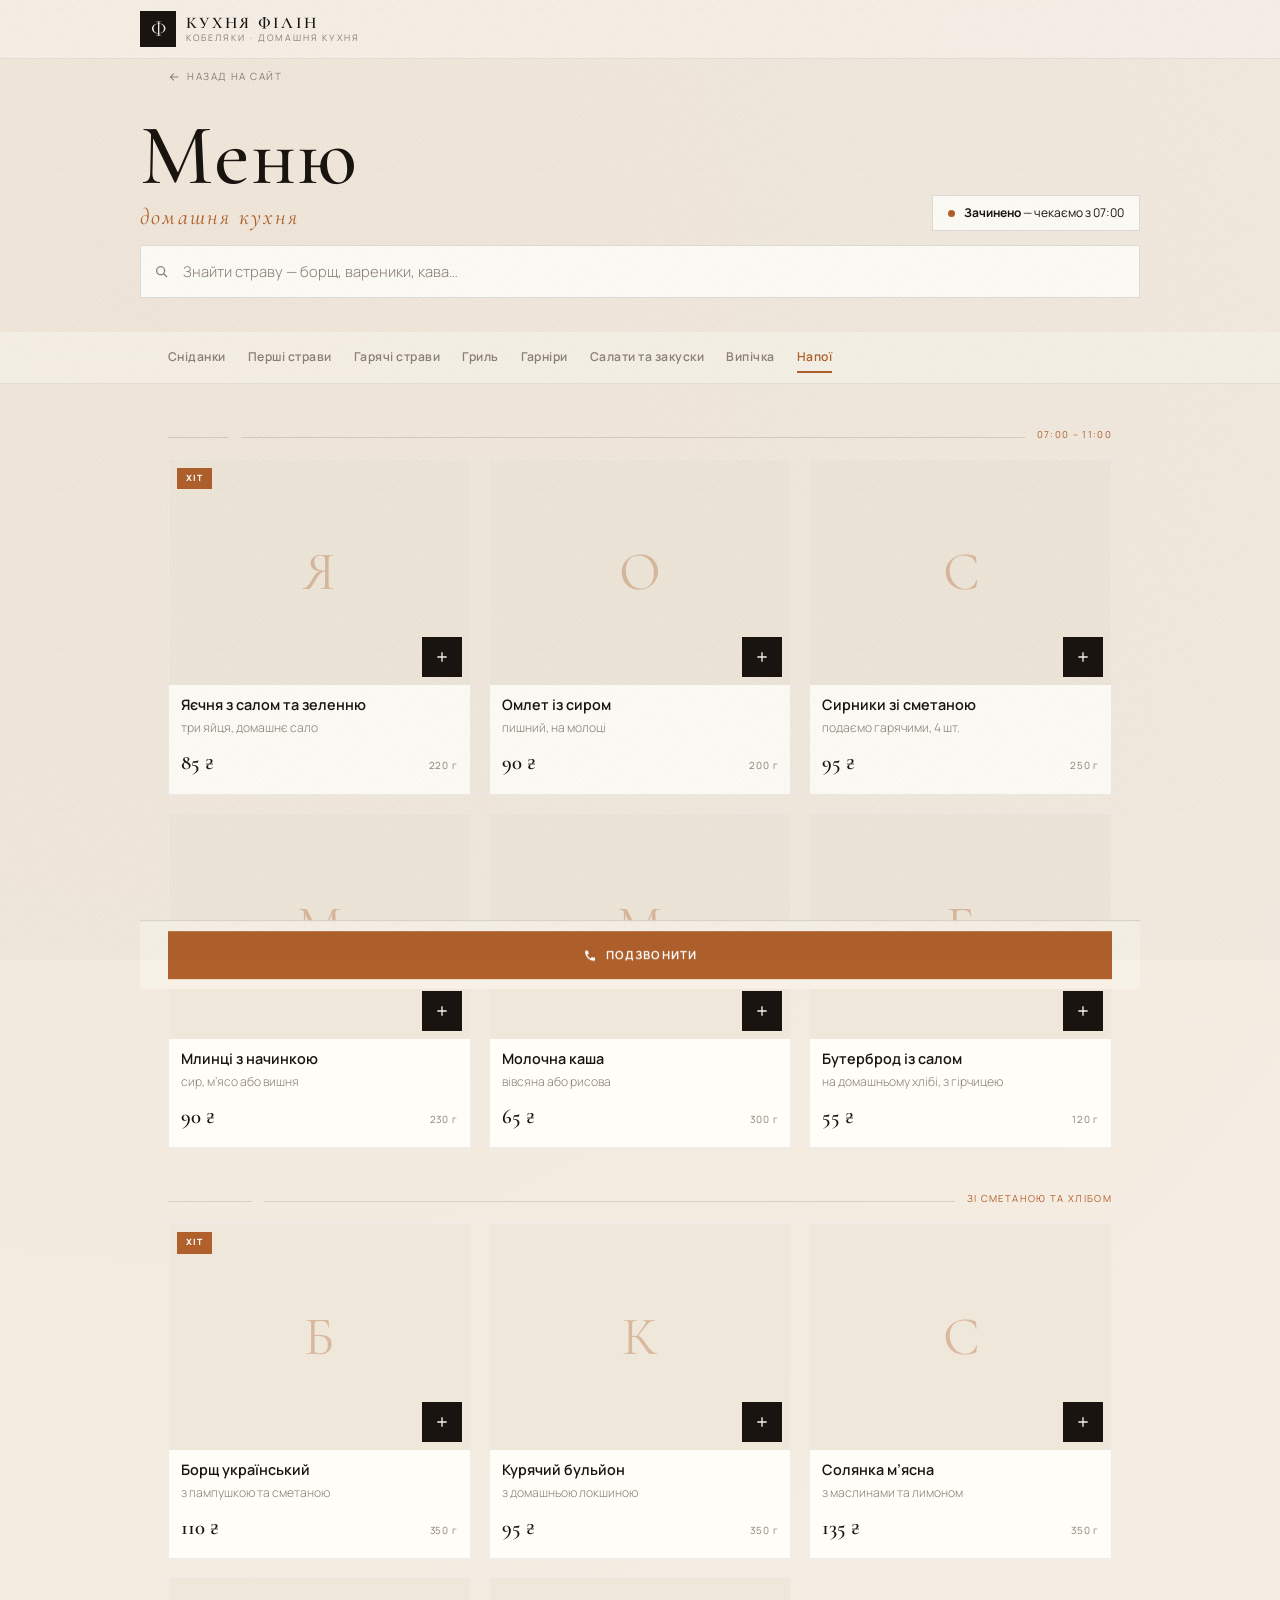
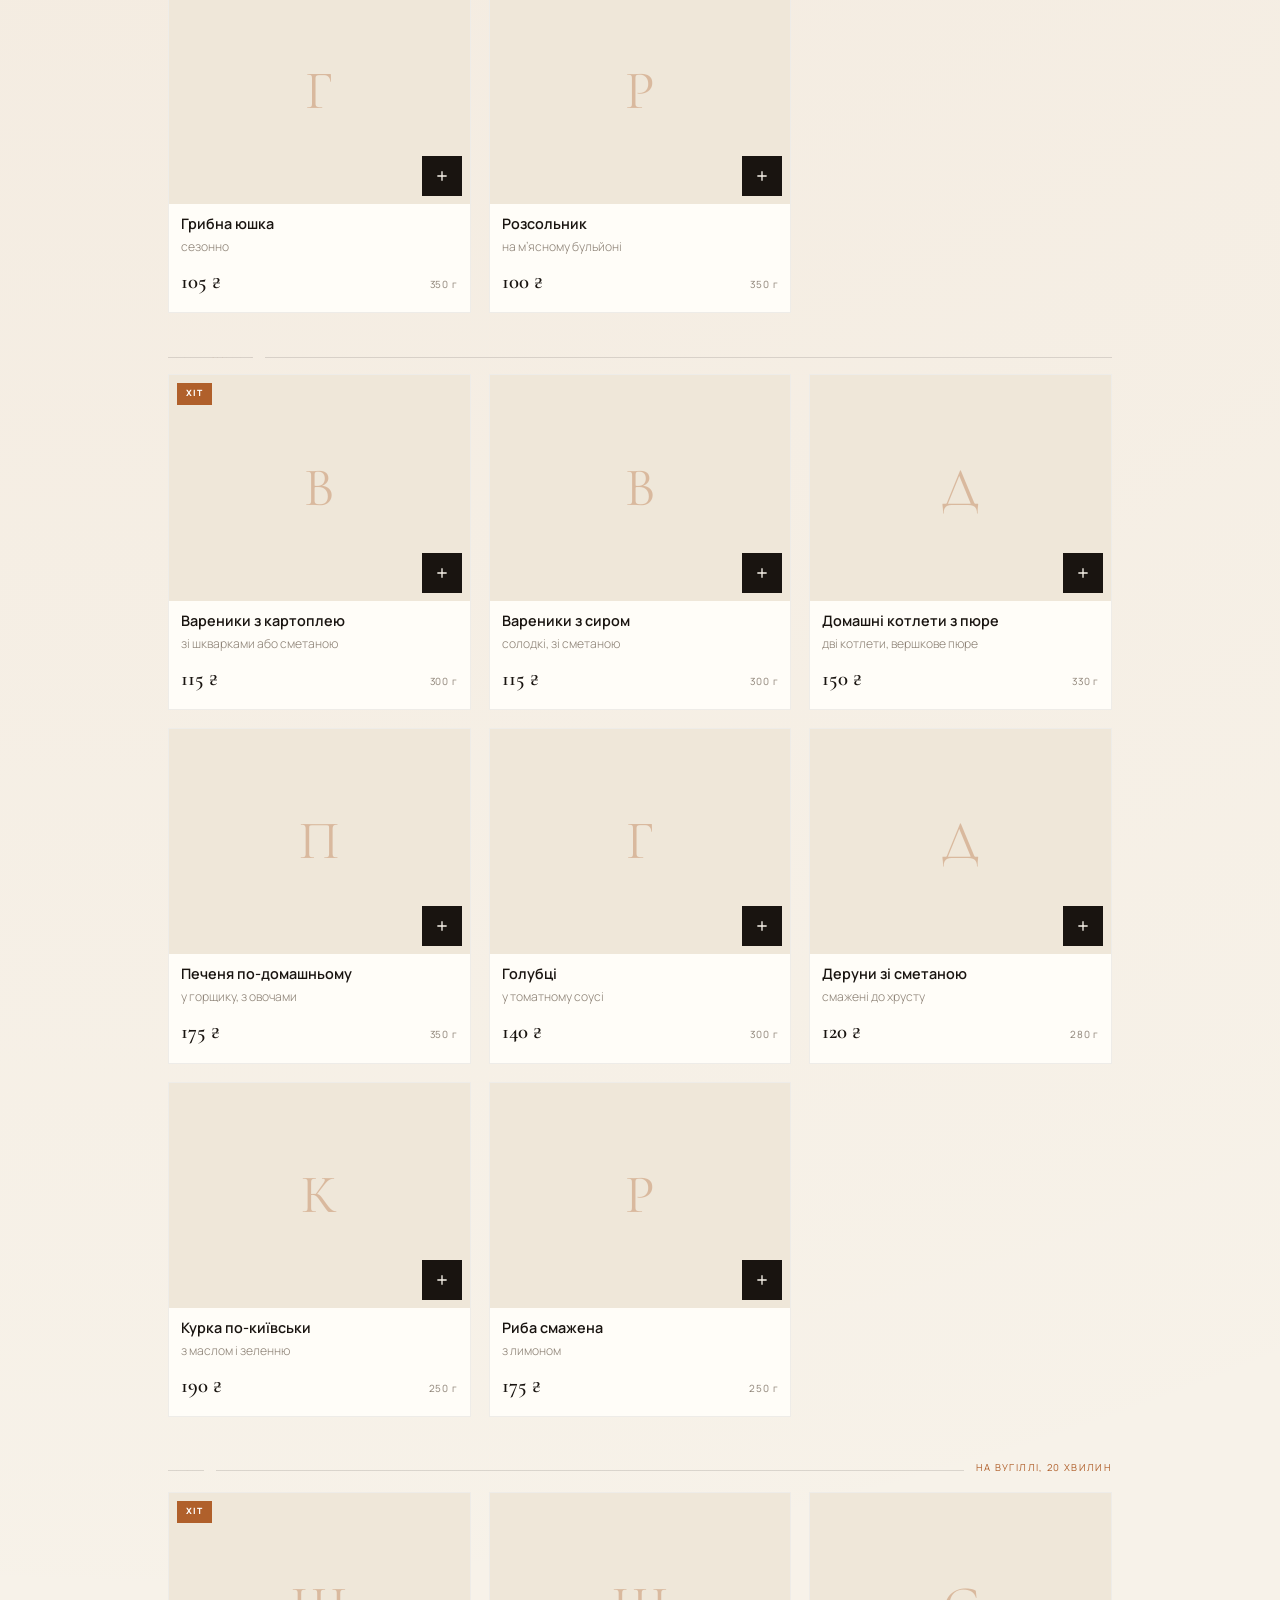
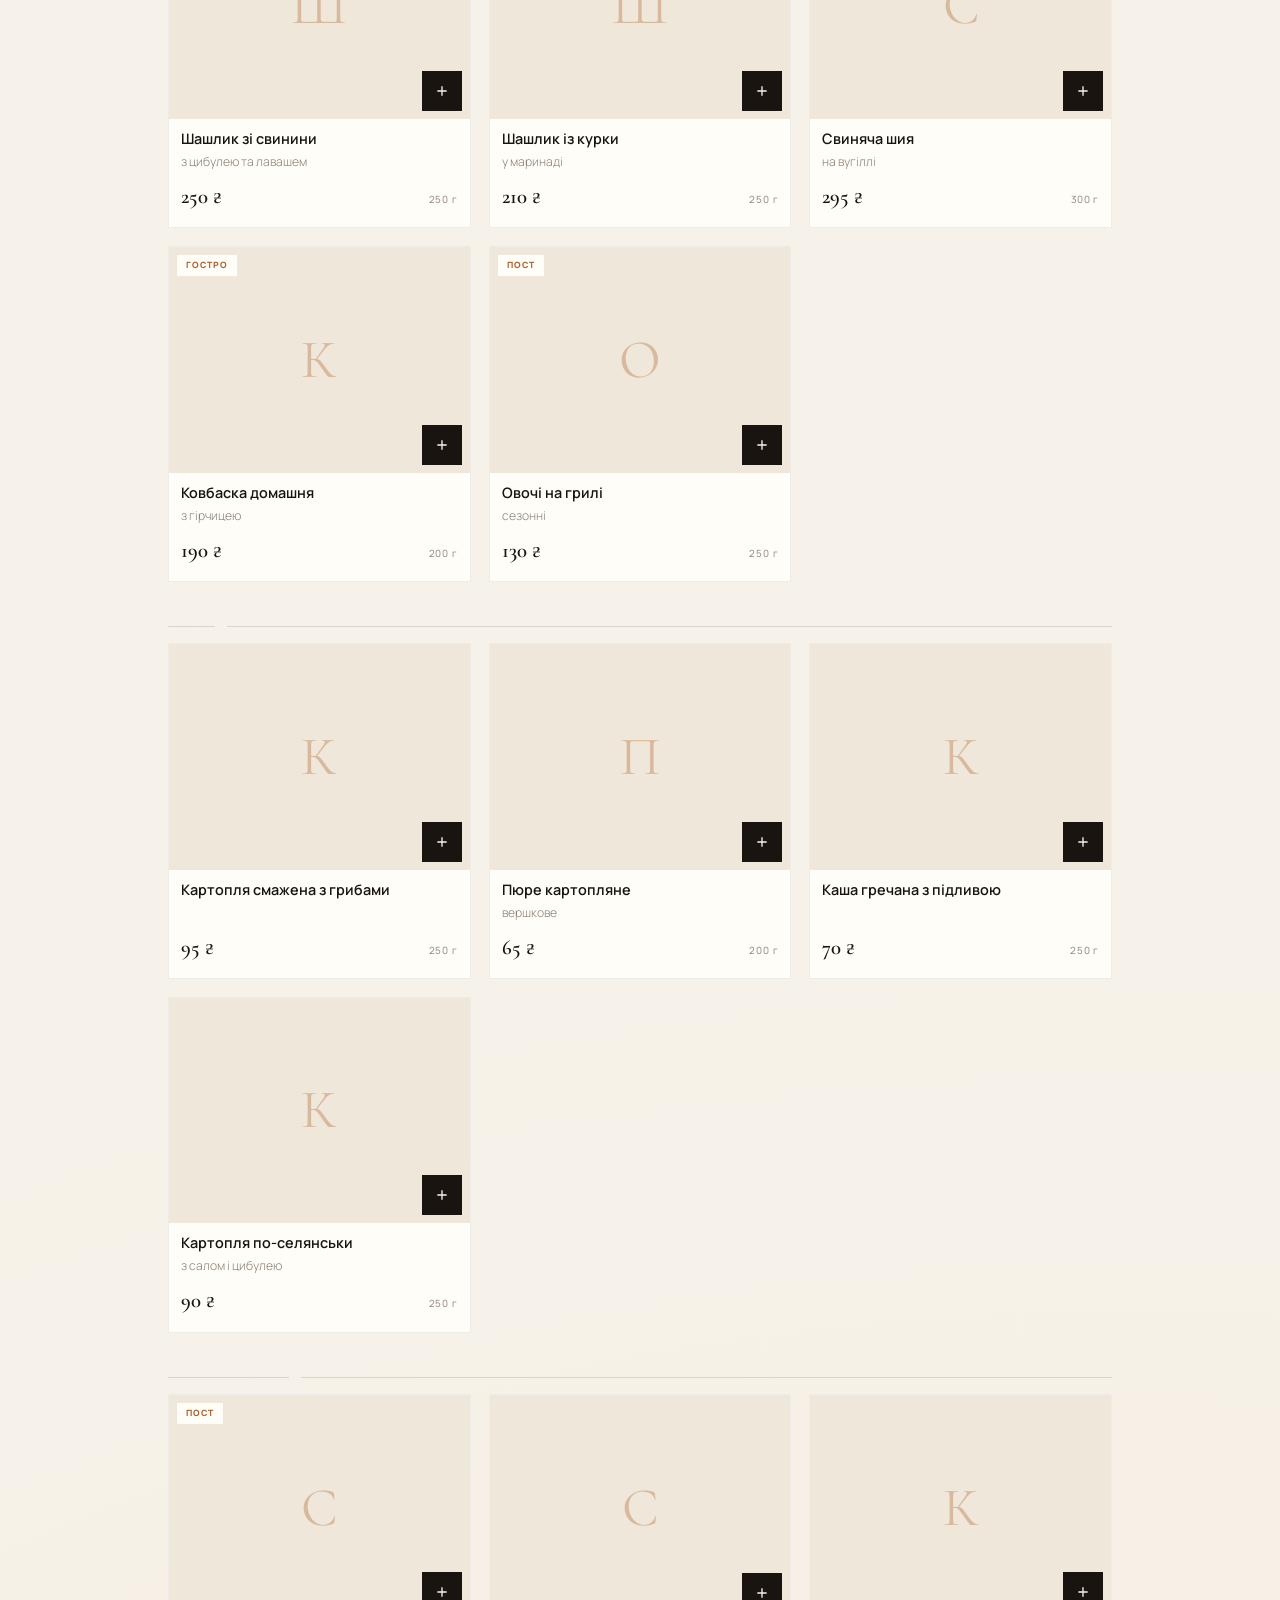
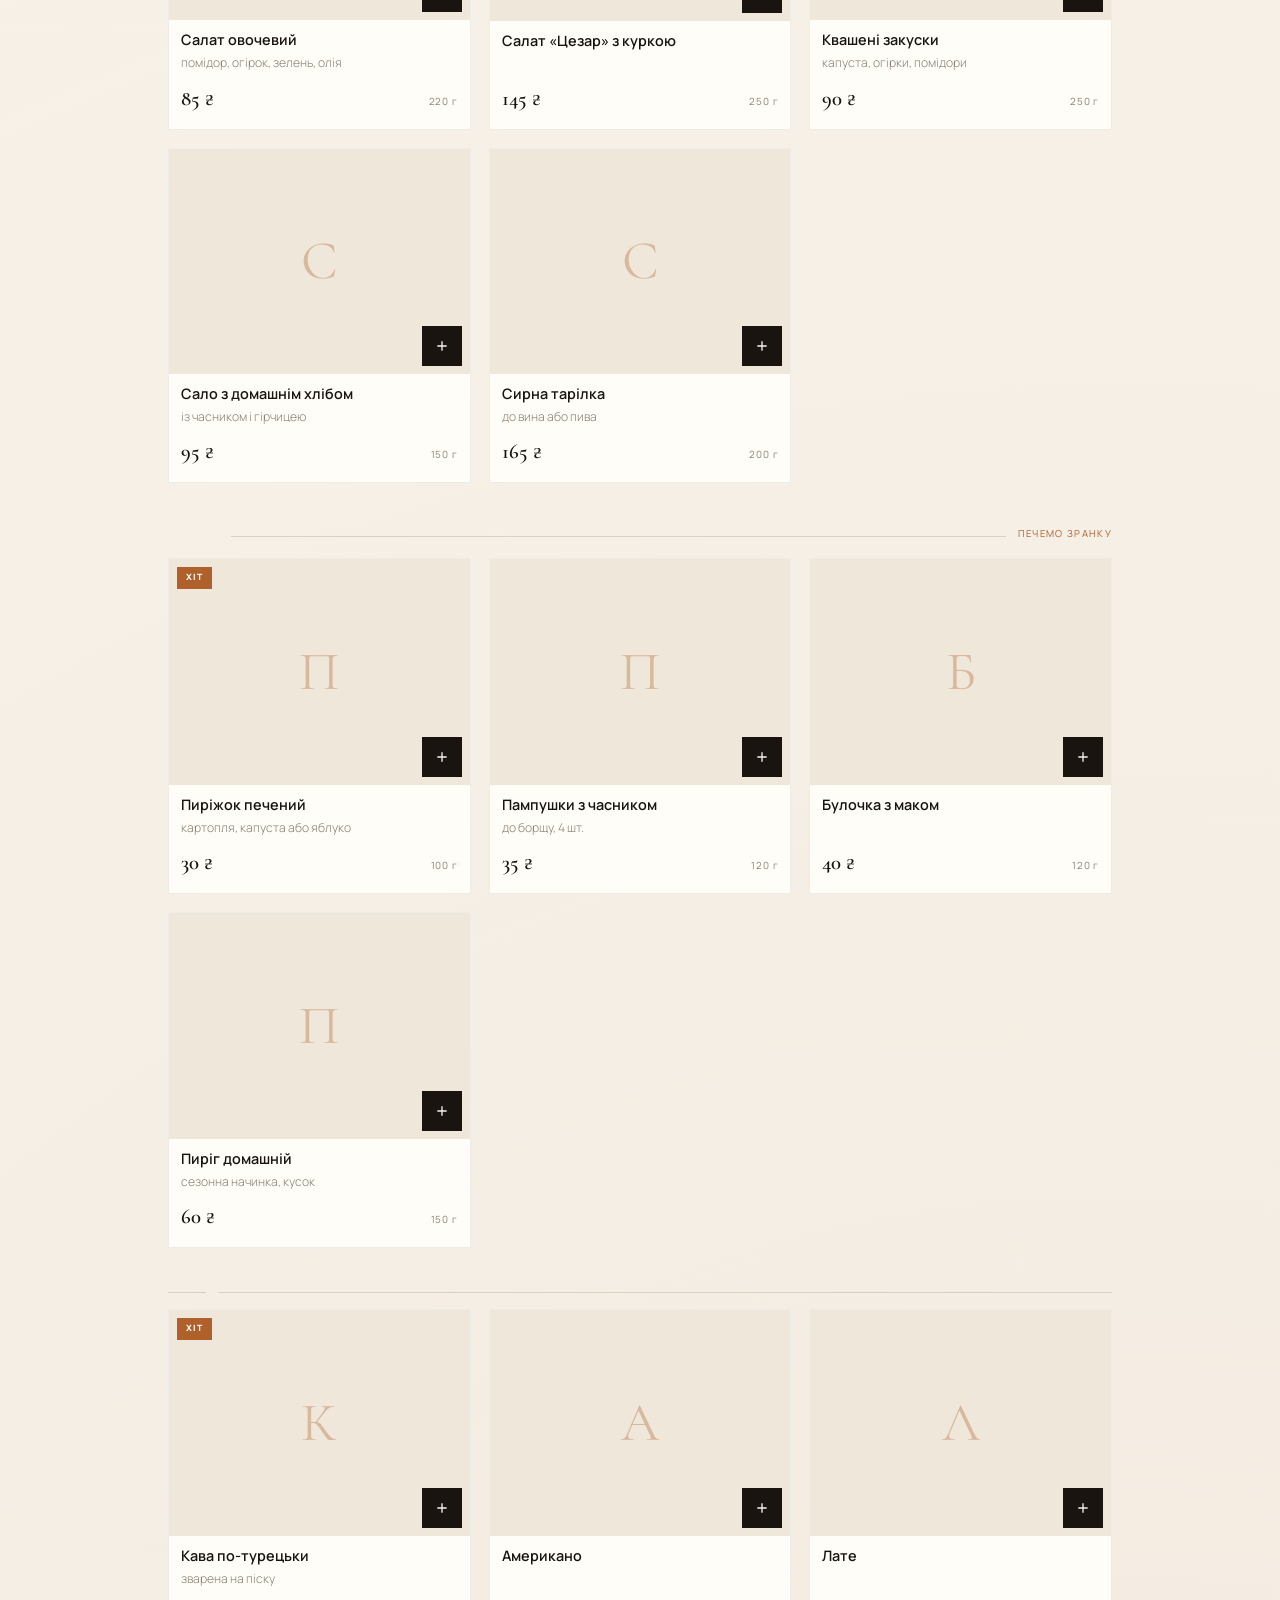
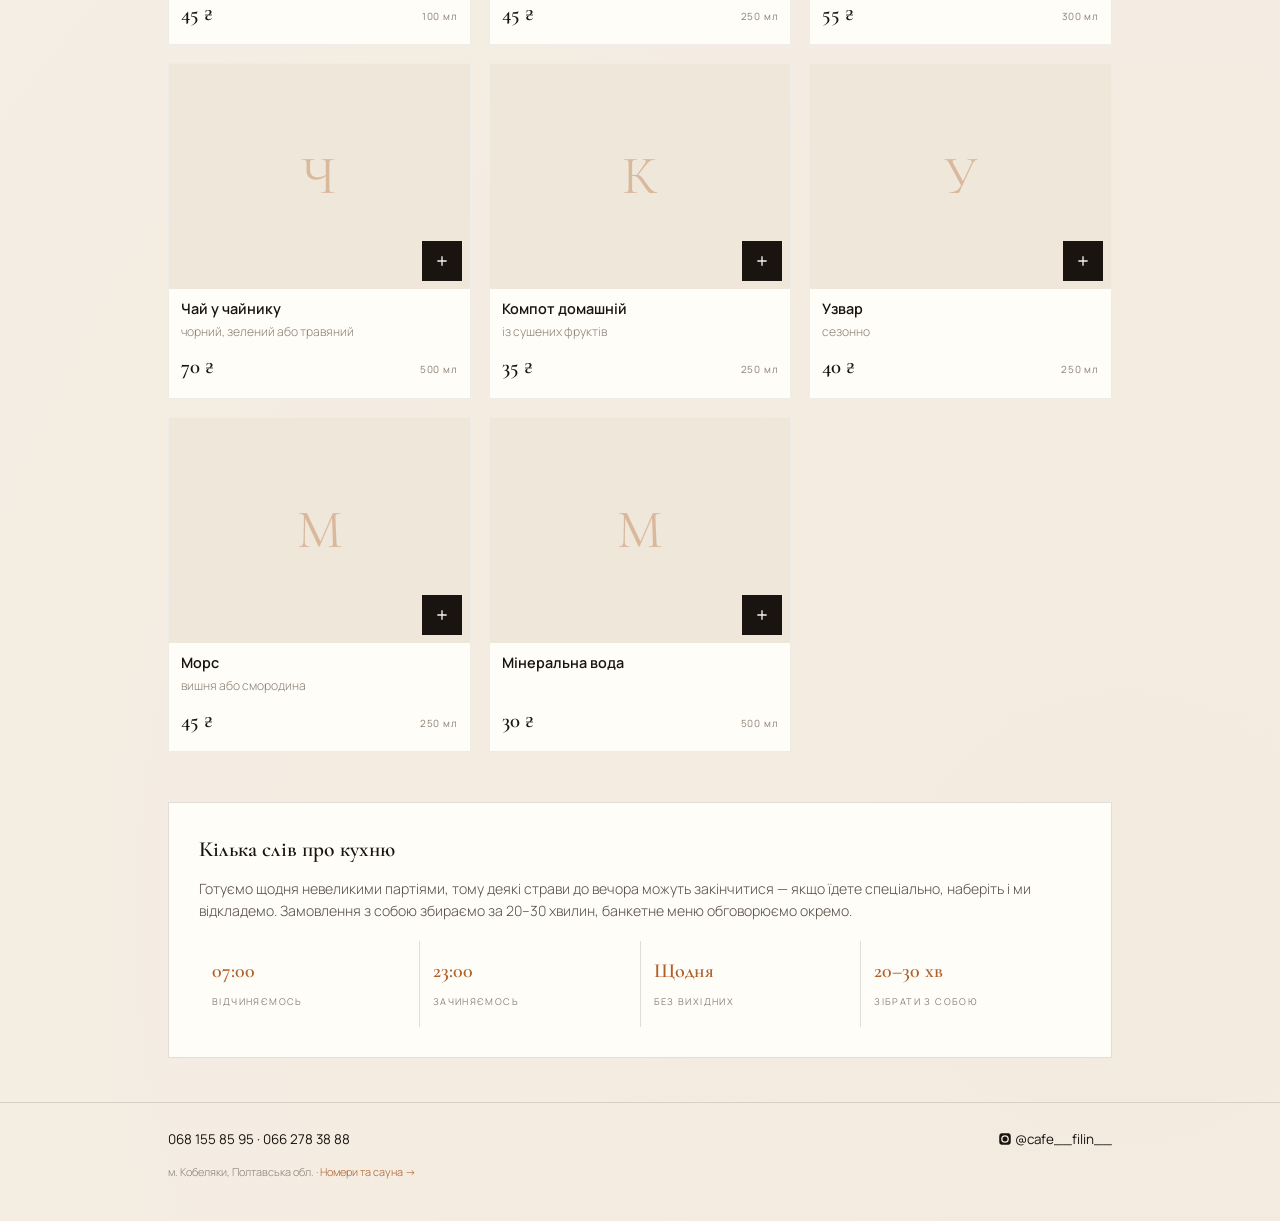
==== commit d0010276: "Три ефекти: переходи між сторінками, заголовки рядками, зерно паперу - @view-transition: сторінки пе" ====
--- a/cafe/index.html
+++ b/cafe/index.html
@@ -72,6 +72,41 @@
 ::selection{background:var(--acc);color:var(--paper)}
 .wrap{width:100%;max-width:1000px;margin:0 auto;padding:0 var(--pad)}
 
+/* ═══════ ПЕРЕХІД МІЖ СТОРІНКАМИ ═══════ */
+@view-transition{navigation:auto}
+::view-transition-old(root){animation:vtOut .3s ease both}
+::view-transition-new(root){animation:vtIn .42s cubic-bezier(.19,.72,.28,1) both}
+@keyframes vtOut{to{opacity:0;transform:scale(.985)}}
+@keyframes vtIn{from{opacity:0;transform:translateY(14px)}}
+.brand-t b{view-transition-name:brand}
+
+/* ═══════ ЗАГОЛОВКИ РЯДКАМИ ═══════ */
+.ln{display:block;overflow:hidden;padding-bottom:.04em}
+.ln>i{
+  display:block;font-style:normal;
+  transform:translateY(112%);opacity:0;
+  transition:transform 1s var(--e),opacity .75s var(--e);
+}
+.ln.go>i{transform:none;opacity:1}
+
+/* ═══════ ЗЕРНО ПАПЕРУ ═══════ */
+.grain{
+  position:fixed;inset:-60px;z-index:400;pointer-events:none;
+  opacity:.34;mix-blend-mode:multiply;
+  background-image:url("data:image/svg+xml,%3Csvg xmlns='http://www.w3.org/2000/svg' width='160' height='160'%3E%3Cfilter id='n'%3E%3CfeTurbulence type='fractalNoise' baseFrequency='.82' numOctaves='3' stitchTiles='stitch'/%3E%3CfeColorMatrix type='saturate' values='0'/%3E%3C/filter%3E%3Crect width='160' height='160' filter='url(%23n)' opacity='.4'/%3E%3C/svg%3E");
+}
+@media (min-width:900px){
+  .grain{animation:grain 7s steps(5) infinite}
+}
+@keyframes grain{
+  0%{transform:translate(0,0)}
+  20%{transform:translate(-14px,8px)}
+  40%{transform:translate(10px,-12px)}
+  60%{transform:translate(-8px,-6px)}
+  80%{transform:translate(12px,10px)}
+  100%{transform:translate(0,0)}
+}
+
 /* ═══════ ШАПКА ═══════ */
 .top{
   position:sticky;top:0;z-index:40;background:rgba(247,242,233,.94);
@@ -133,6 +168,10 @@
   font-size:.92rem;font-weight:400;transition:border-color .3s,box-shadow .3s;
 }
 .seek input::placeholder{color:var(--ink-3);font-weight:300}
+/* прибираємо власний хрестик браузера — свій у нас уже є */
+.seek input::-webkit-search-cancel-button,
+.seek input::-webkit-search-decoration{-webkit-appearance:none;display:none}
+.seek input::-ms-clear{display:none;width:0;height:0}
 .seek input:focus{outline:none;border-color:var(--acc);box-shadow:0 0 0 4px var(--acc-soft)}
 .seek .clear{position:absolute;right:8px;top:50%;transform:translateY(-50%);width:28px;height:28px;display:none;place-items:center;color:var(--ink-3)}
 .seek .clear.on{display:grid}
@@ -484,7 +523,7 @@
 
   <div class="seek">
     <svg><use href="#i-seek"/></svg>
-    <input type="search" id="seek" placeholder="Знайти страву — борщ, вареники, кава…" aria-label="Пошук по меню" autocomplete="off">
+    <input type="text" id="seek" placeholder="Знайти страву — борщ, вареники, кава…" aria-label="Пошук по меню" autocomplete="off">
     <button type="button" class="clear" id="seekClear" aria-label="Очистити"><svg><use href="#i-x"/></svg></button>
   </div>
 </div>
@@ -519,6 +558,8 @@
     <p class="f-small">м. Кобеляки, Полтавська обл. · <a href="../index.html" style="color:var(--acc)">Номери та сауна →</a></p>
   </div>
 </footer>
+
+<div class="grain" aria-hidden="true"></div>
 
 <div class="dock" id="dock">
   <button type="button" class="a1" id="openOrder" hidden><svg><use href="#i-bag"/></svg><span id="dockTxt">Замовлення</span></button>
@@ -591,11 +632,6 @@
       </div>
 
       <div id="whenBox" hidden style="margin-top:10px">
-        <div id="dateWrap" hidden>
-          <p class="olab" style="margin-top:6px">Дата</p>
-          <div class="chips" id="dates"></div>
-        </div>
-        <p class="olab" style="margin-top:6px">Час</p>
         <div class="chips" id="times"></div>
       </div>
 
@@ -803,6 +839,43 @@
     im.src = 'photos/' + it.img + '.jpg';
   });
 
+  /* ══════ ЗАГОЛОВКИ ВИЇЖДЖАЮТЬ РЯДКАМИ ══════ */
+  function maskLines(el){
+    var lines = [], buf = '';
+    Array.prototype.forEach.call(el.childNodes, function(n){
+      if (n.nodeName === 'BR'){ lines.push(buf); buf = ''; return; }
+      if (n.nodeName === 'EM'){
+        if (buf.trim()) lines.push(buf);
+        buf = '';
+        lines.push(n.outerHTML);
+        return;
+      }
+      buf += (n.nodeType === 3) ? esc(n.textContent) : (n.outerHTML || '');
+    });
+    if (buf.trim()) lines.push(buf);
+    if (!lines.length) return;
+    el.innerHTML = lines.map(function(l, i){
+      return '<span class="ln"><i style="transition-delay:' + (i * 0.11).toFixed(2) + 's">' + l + '</i></span>';
+    }).join('');
+  }
+  function runLines(el){
+    Array.prototype.forEach.call(el.querySelectorAll('.ln'), function(l){ l.classList.add('go'); });
+  }
+  var heads = document.querySelectorAll('.head h1, .sec-head h2, .note h3');
+  Array.prototype.forEach.call(heads, maskLines);
+  if ('IntersectionObserver' in window){
+    var lineIo = new IntersectionObserver(function(list){
+      list.forEach(function(en){
+        if (!en.isIntersecting) return;
+        runLines(en.target);
+        lineIo.unobserve(en.target);
+      });
+    }, {rootMargin:'0px 0px -12% 0px', threshold:.15});
+    Array.prototype.forEach.call(heads, function(h){ lineIo.observe(h); });
+  } else {
+    Array.prototype.forEach.call(heads, runLines);
+  }
+
   /* ── категорії ── */
   var tabBtns = Array.prototype.slice.call(tabsRow.querySelectorAll('.tab'));
   var secs = MENU.map(function(s){ return document.getElementById(s.id); });
@@ -834,12 +907,23 @@
   var emptyMsg = document.getElementById('empty');
   var tiles = Array.prototype.slice.call(menuBox.querySelectorAll('.tile'));
 
+  /* шукаємо за першими буквами: кожне введене слово має збігтися
+     з початком якогось слова в назві або описі страви */
+  var SPLIT = /[\s,.;:«»"'()\/\\—–-]+/;
+  function matches(hay, q){
+    if (!q) return true;
+    var words = hay.split(SPLIT).filter(Boolean);
+    return q.split(SPLIT).filter(Boolean).every(function(term){
+      return words.some(function(w){ return w.lastIndexOf(term, 0) === 0; });
+    });
+  }
+
   function filter(){
     var q = seek.value.trim().toLowerCase();
     clearBtn.classList.toggle('on', q.length > 0);
     var found = 0;
     tiles.forEach(function(t){
-      var hit = !q || t.getAttribute('data-find').indexOf(q) > -1;
+      var hit = matches(t.getAttribute('data-find'), q);
       t.hidden = !hit;
       if (hit) found++;
     });
@@ -1019,14 +1103,31 @@
     }
   }
 
-  function openDish(key){
-    if (!BY_KEY[key]) return;
+  function showDish(key){
     dKey = key; dIdx = 0;
     dlb.hidden = false;
     document.body.style.overflow = 'hidden';
     document.getElementById('dlbName').textContent = BY_KEY[key].n;
     dlbImg.innerHTML = '<div class="dlb-none">Шукаємо фото…</div>';
     dishShots(key, drawDlb);
+  }
+  /* фото плитки «виростає» у велике — якщо браузер уміє */
+  function openDish(key){
+    if (!BY_KEY[key]) return;
+    var from = menuBox.querySelector('.tile[data-key="' + key + '"] .tile-ph');
+    if (!document.startViewTransition || !from || !dlb.hidden) return showDish(key);
+    from.style.viewTransitionName = 'dishshot';
+    var stage = document.querySelector('.dlb-stage');
+    var t = document.startViewTransition(function(){
+      from.style.viewTransitionName = '';
+      stage.style.viewTransitionName = 'dishshot';
+      showDish(key);
+    });
+    t.finished.then(clean, clean);
+    function clean(){
+      from.style.viewTransitionName = '';
+      stage.style.viewTransitionName = '';
+    }
   }
   function closeDish(){
     dlb.hidden = true;
@@ -1080,9 +1181,9 @@
   var ofTable = document.getElementById('of-table');
   var ofName = document.getElementById('of-name'), ofPhone = document.getElementById('of-phone');
   var whenNow = document.getElementById('whenNow'), whenAt = document.getElementById('whenAt');
-  var whenBox = document.getElementById('whenBox'), dateWrap = document.getElementById('dateWrap');
-  var datesBox = document.getElementById('dates'), timesBox = document.getElementById('times');
-  var way = 'З собою', when = 'зараз', atDate = '', atTime = '';
+  var whenBox = document.getElementById('whenBox');
+  var timesBox = document.getElementById('times');
+  var way = 'За столиком', when = 'зараз', atTime = '';
 
   /* номер столика з QR: ?t=5 */
   var qTable = (function(){
@@ -1105,46 +1206,15 @@
     /* за столиком нас знаходить номер столика, телефон не потрібен */
     ofName.hidden = atTable;
     ofPhone.hidden = atTable;
-    dateWrap.hidden = !atTable;      /* дату обирають лише для столика */
-    if (!atTable) atDate = '';
-    else if (!atDate) drawDates();
     checkOrder();
   }
   wayOut.addEventListener('click', function(){ setWay('З собою'); });
   wayIn.addEventListener('click', function(){ setWay('За столиком'); });
 
-  function dayList(){
-    var out = [], base = new Date();
-    for (var i = 0; i < 7; i++){
-      var d = new Date(base.getTime() + i * 86400000);
-      var label = i === 0 ? 'Сьогодні' : (i === 1 ? 'Завтра' : (d.getDate() + '.' + two(d.getMonth() + 1)));
-      out.push({v:two(d.getDate()) + '.' + two(d.getMonth() + 1), l:label});
-    }
-    return out;
-  }
-  function drawDates(){
-    var list = dayList();
-    if (!atDate) atDate = list[0].v;
-    datesBox.innerHTML = list.map(function(d){
-      return '<button type="button" class="chip' + (d.v === atDate ? ' on' : '') +
-             '" data-d="' + d.v + '">' + d.l + '</button>';
-    }).join('');
-  }
-  datesBox.addEventListener('click', function(e){
-    var c = e.target.closest('.chip');
-    if (!c) return;
-    atDate = c.getAttribute('data-d');
-    drawDates(); drawTimes(); checkOrder();
-  });
-
   function slots(){
     var t = kyiv(), list = [], start;
-    var todayLabel = two(parseInt(t.d, 10)) + '.' + two(parseInt(t.mo, 10));
-    var isToday = (!atDate || atDate === todayLabel);
-    if (!isToday) start = 7 * 60;
-    else if (t.h < 7) start = 7 * 60;
-    else if (t.h >= 23) start = 7 * 60;
-    else start = t.h * 60 + t.m + 20;
+    if (t.h < 7 || t.h >= 23) start = 7 * 60;          /* зачинено — від відкриття */
+    else start = t.h * 60 + t.m + 20;                   /* +20 хв на приготування */
     start = Math.ceil(start / 15) * 15;
     for (var m = start; m <= 22 * 60 + 45; m += 15) list.push(two(Math.floor(m / 60)) + ':' + two(m % 60));
     return list;
@@ -1152,7 +1222,7 @@
   function drawTimes(){
     var list = slots();
     if (!list.length){
-      timesBox.innerHTML = '<p class="hintline">На сьогодні вже пізно — оберіть іншу дату або напишіть час у коментарі.</p>';
+      timesBox.innerHTML = '<p class="hintline">На сьогодні вже пізно — напишіть потрібний час у коментарі.</p>';
       atTime = '';
       return;
     }
@@ -1172,10 +1242,7 @@
     whenNow.setAttribute('aria-pressed', v === 'зараз' ? 'true' : 'false');
     whenAt.setAttribute('aria-pressed', v === 'час' ? 'true' : 'false');
     whenBox.hidden = (v !== 'час');
-    if (v === 'час'){
-      if (way === 'За столиком') drawDates();
-      drawTimes();
-    }
+    if (v === 'час') drawTimes();
     checkOrder();
   }
   whenNow.addEventListener('click', function(){ setWhen('зараз'); });
@@ -1248,9 +1315,7 @@
 
   /* ═════════ ТЕКСТ І ПЕРЕВІРКА ═════════ */
   function whenText(){
-    if (when === 'зараз') return 'на зараз';
-    if (way === 'За столиком' && atDate) return 'на ' + atDate + ', ' + atTime;
-    return 'на ' + atTime;
+    return (when === 'зараз') ? 'на зараз' : ('на ' + atTime);
   }
   function orderText(no){
     var out = 'Замовлення з меню «Філін»\n№ ' + no + '\n';
@@ -1378,8 +1443,7 @@
   }
 
   /* ── старт ── */
-  /* прийшли з QR на столі — одразу «За столиком», інакше «З собою» */
-  setWay(qTable ? 'За столиком' : 'З собою');
+  setWay('За столиком');   /* меню в першу чергу для гостей за столом */
   setWhen('зараз');
   paintDock();
   histLink();
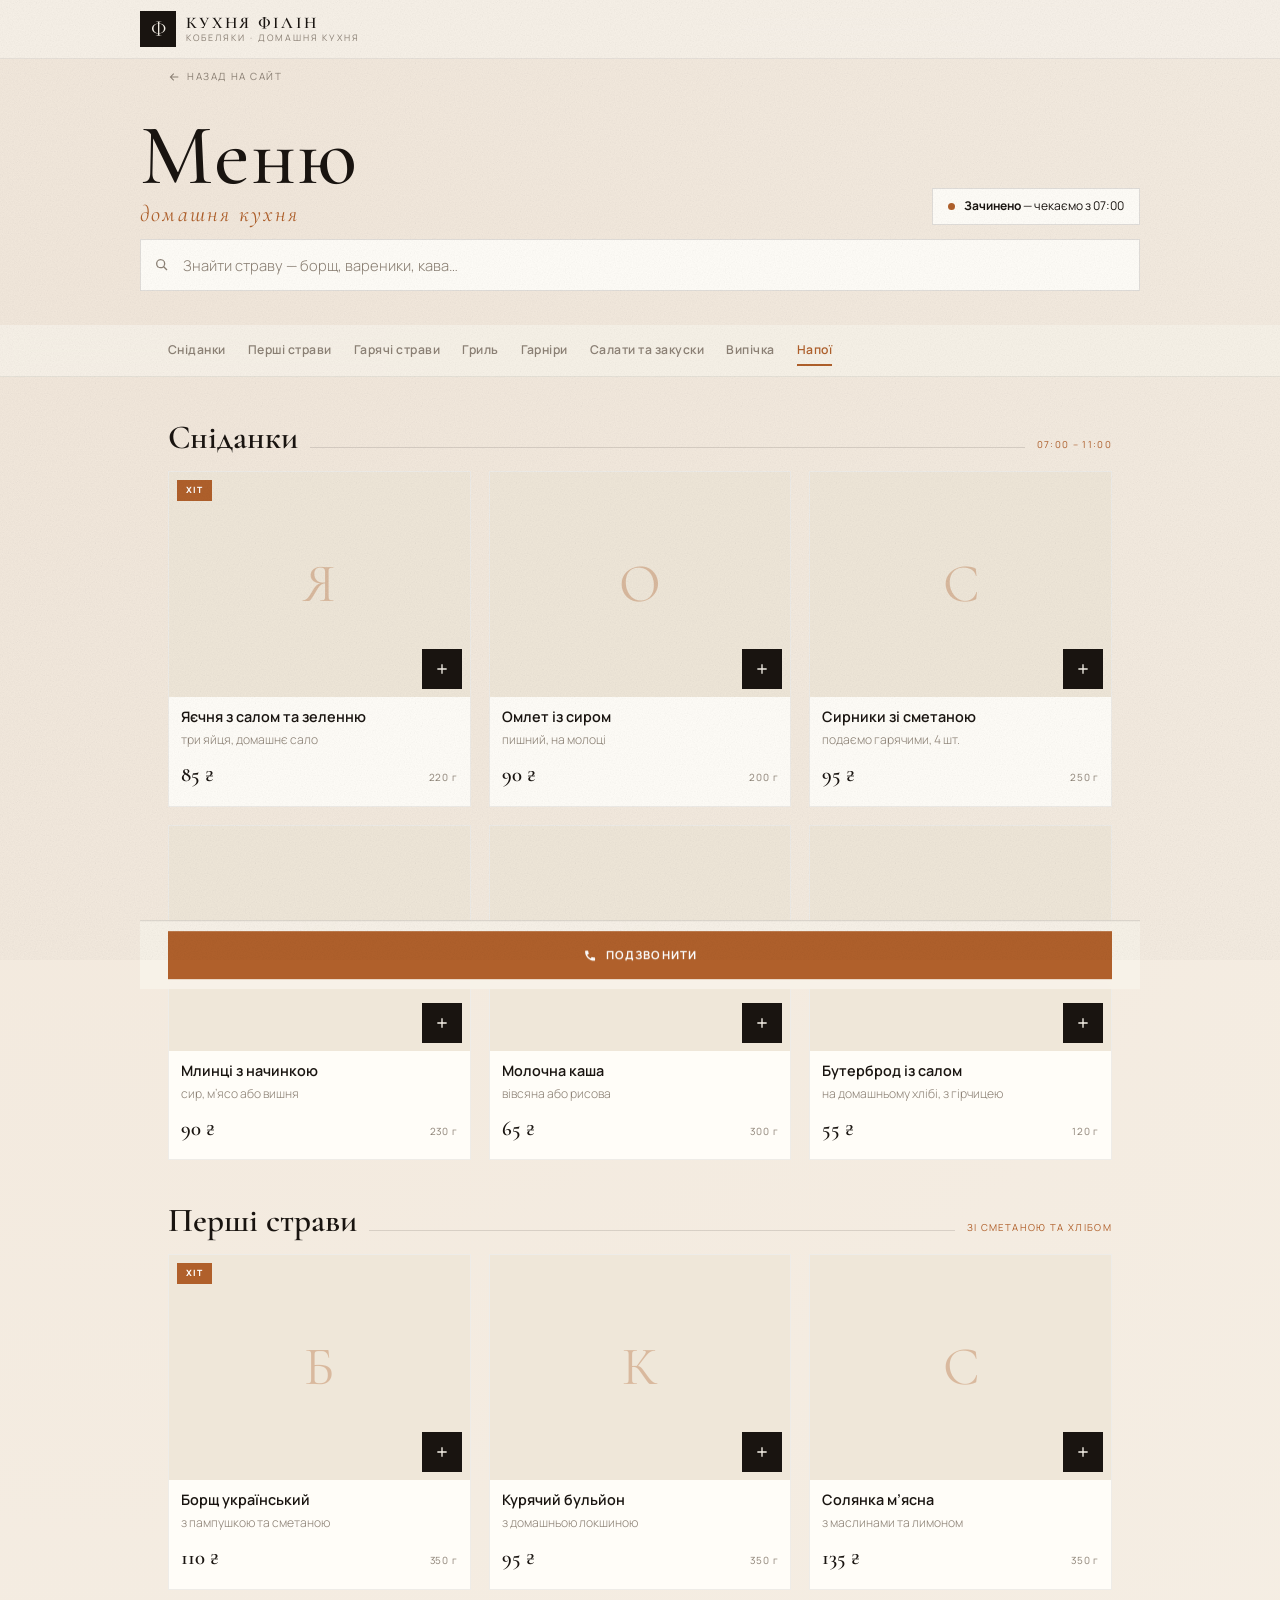
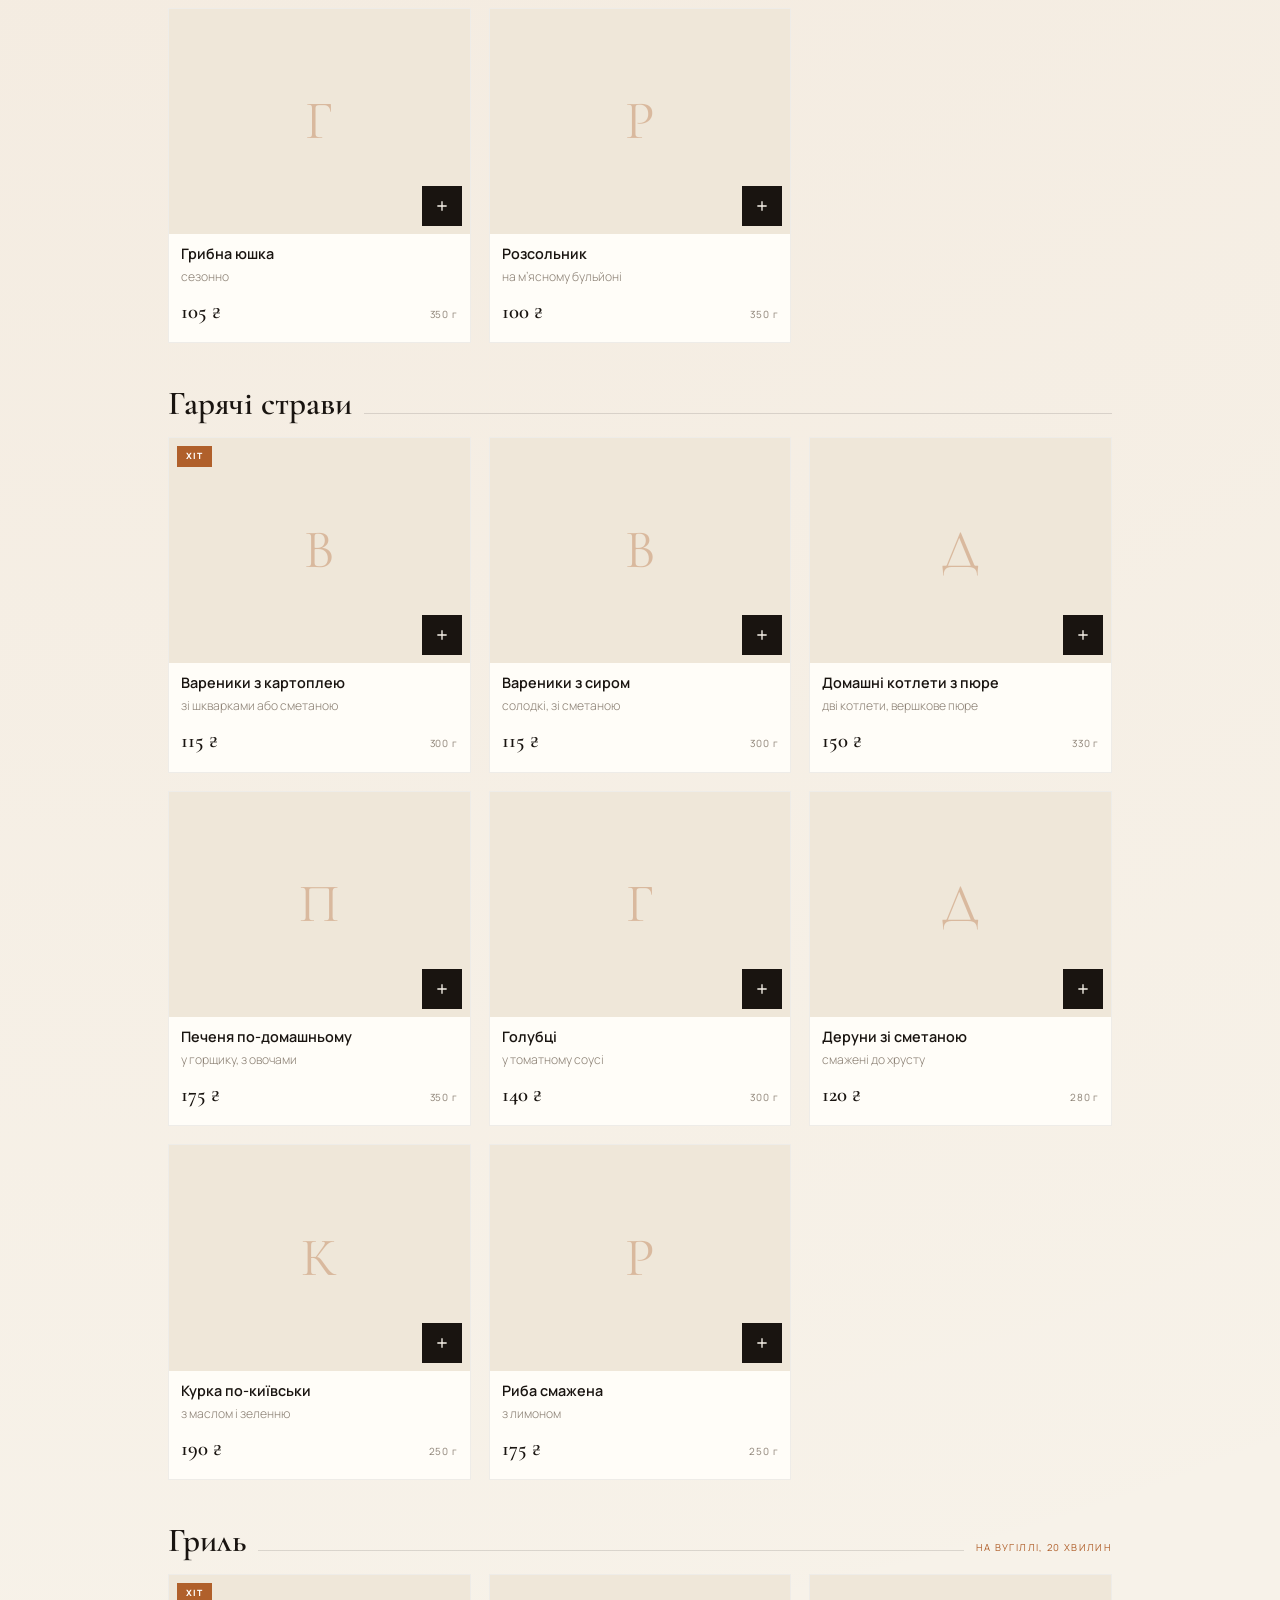
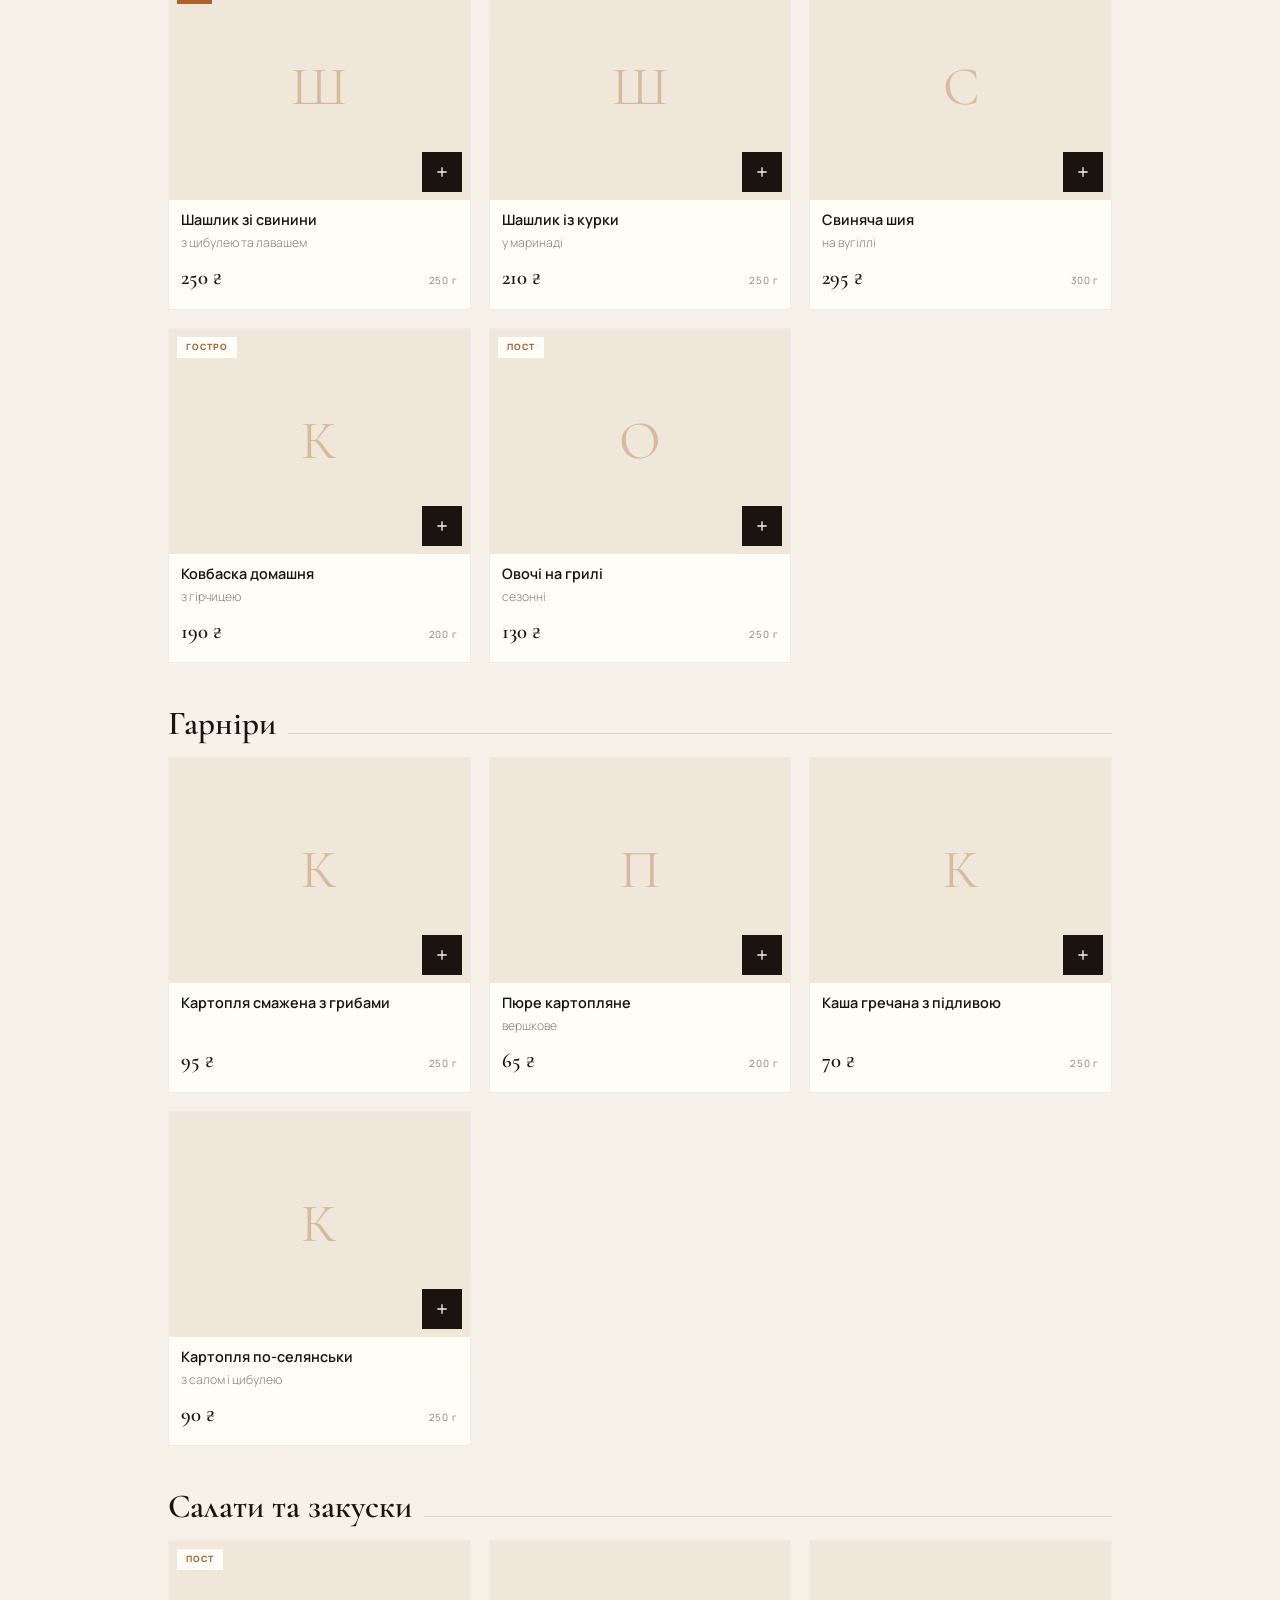
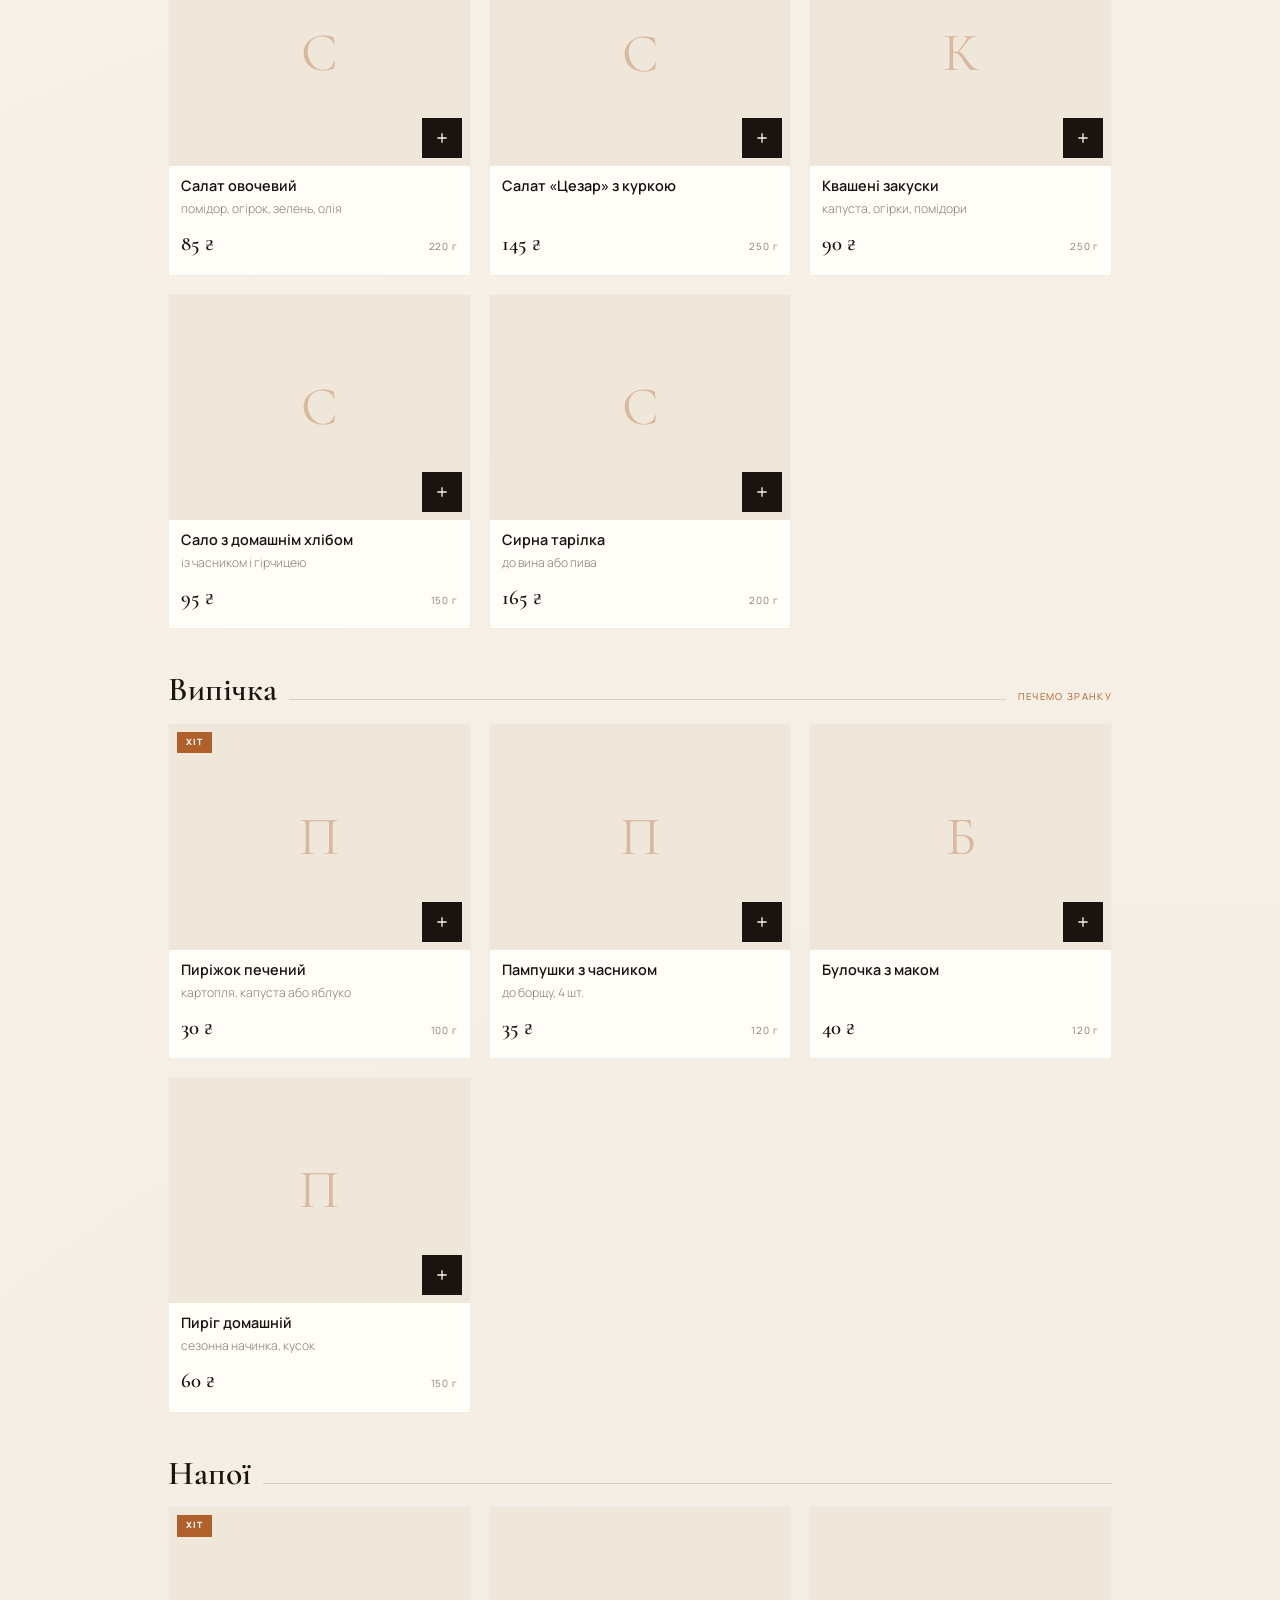
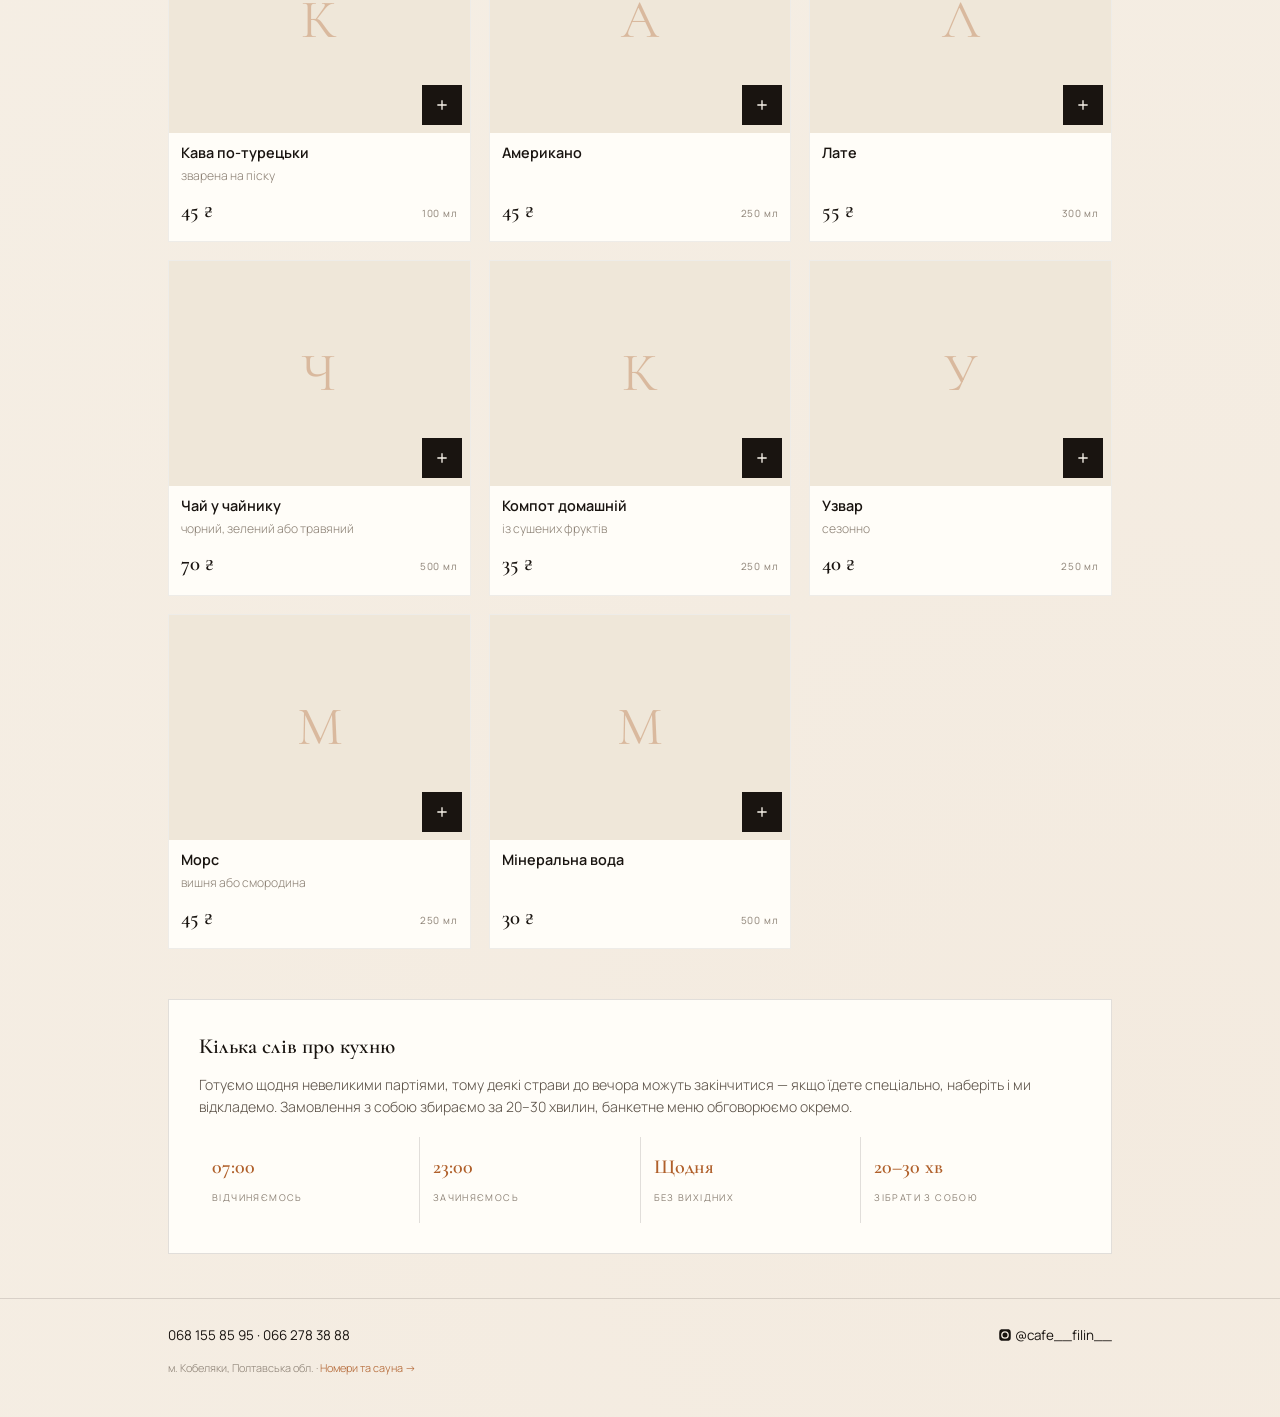
==== commit bdba2b1a: "Прибрано появу заголовків рядками Заголовки повертаються до звичайного вигляду. Переходи між сторінк" ====
--- a/cafe/index.html
+++ b/cafe/index.html
@@ -79,15 +79,6 @@
 @keyframes vtOut{to{opacity:0;transform:scale(.985)}}
 @keyframes vtIn{from{opacity:0;transform:translateY(14px)}}
 .brand-t b{view-transition-name:brand}
-
-/* ═══════ ЗАГОЛОВКИ РЯДКАМИ ═══════ */
-.ln{display:block;overflow:hidden;padding-bottom:.04em}
-.ln>i{
-  display:block;font-style:normal;
-  transform:translateY(112%);opacity:0;
-  transition:transform 1s var(--e),opacity .75s var(--e);
-}
-.ln.go>i{transform:none;opacity:1}
 
 /* ═══════ ЗЕРНО ПАПЕРУ ═══════ */
 .grain{
@@ -839,43 +830,6 @@
     im.src = 'photos/' + it.img + '.jpg';
   });
 
-  /* ══════ ЗАГОЛОВКИ ВИЇЖДЖАЮТЬ РЯДКАМИ ══════ */
-  function maskLines(el){
-    var lines = [], buf = '';
-    Array.prototype.forEach.call(el.childNodes, function(n){
-      if (n.nodeName === 'BR'){ lines.push(buf); buf = ''; return; }
-      if (n.nodeName === 'EM'){
-        if (buf.trim()) lines.push(buf);
-        buf = '';
-        lines.push(n.outerHTML);
-        return;
-      }
-      buf += (n.nodeType === 3) ? esc(n.textContent) : (n.outerHTML || '');
-    });
-    if (buf.trim()) lines.push(buf);
-    if (!lines.length) return;
-    el.innerHTML = lines.map(function(l, i){
-      return '<span class="ln"><i style="transition-delay:' + (i * 0.11).toFixed(2) + 's">' + l + '</i></span>';
-    }).join('');
-  }
-  function runLines(el){
-    Array.prototype.forEach.call(el.querySelectorAll('.ln'), function(l){ l.classList.add('go'); });
-  }
-  var heads = document.querySelectorAll('.head h1, .sec-head h2, .note h3');
-  Array.prototype.forEach.call(heads, maskLines);
-  if ('IntersectionObserver' in window){
-    var lineIo = new IntersectionObserver(function(list){
-      list.forEach(function(en){
-        if (!en.isIntersecting) return;
-        runLines(en.target);
-        lineIo.unobserve(en.target);
-      });
-    }, {rootMargin:'0px 0px -12% 0px', threshold:.15});
-    Array.prototype.forEach.call(heads, function(h){ lineIo.observe(h); });
-  } else {
-    Array.prototype.forEach.call(heads, runLines);
-  }
-
   /* ── категорії ── */
   var tabBtns = Array.prototype.slice.call(tabsRow.querySelectorAll('.tab'));
   var secs = MENU.map(function(s){ return document.getElementById(s.id); });
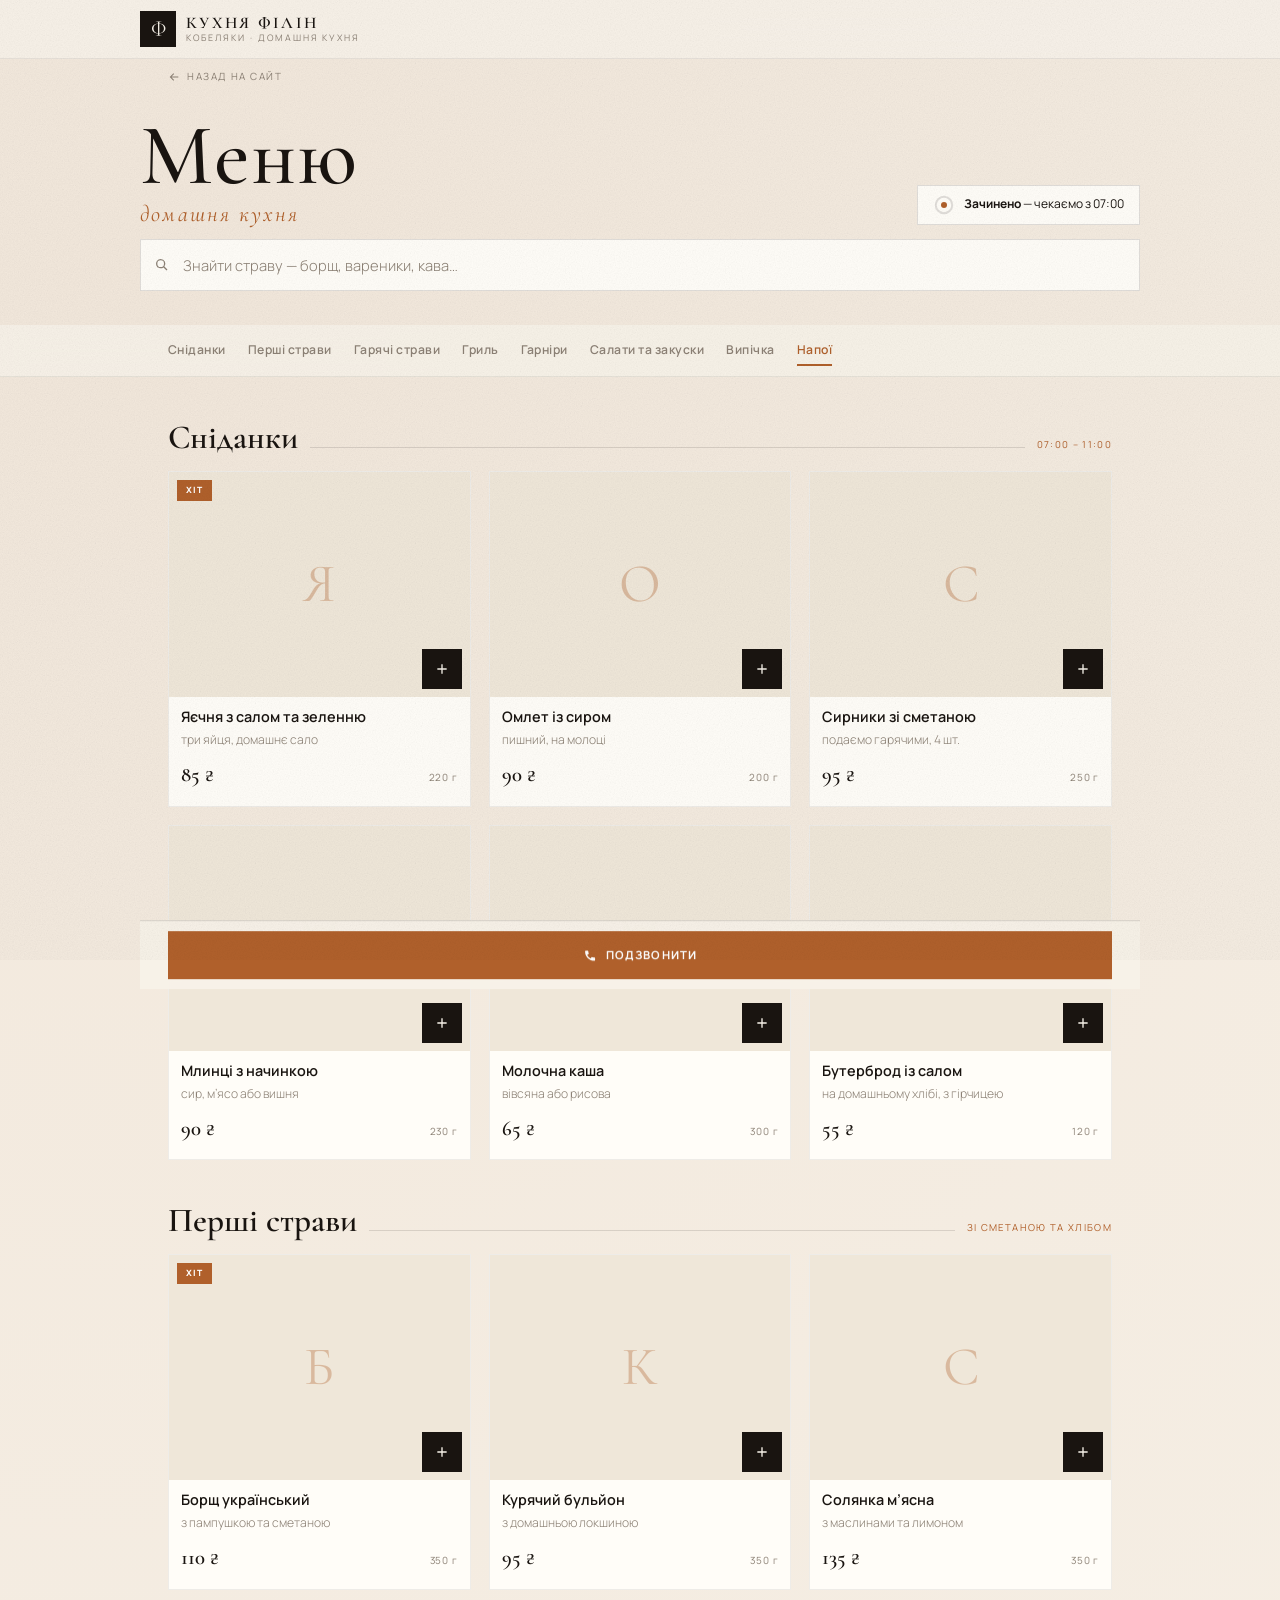
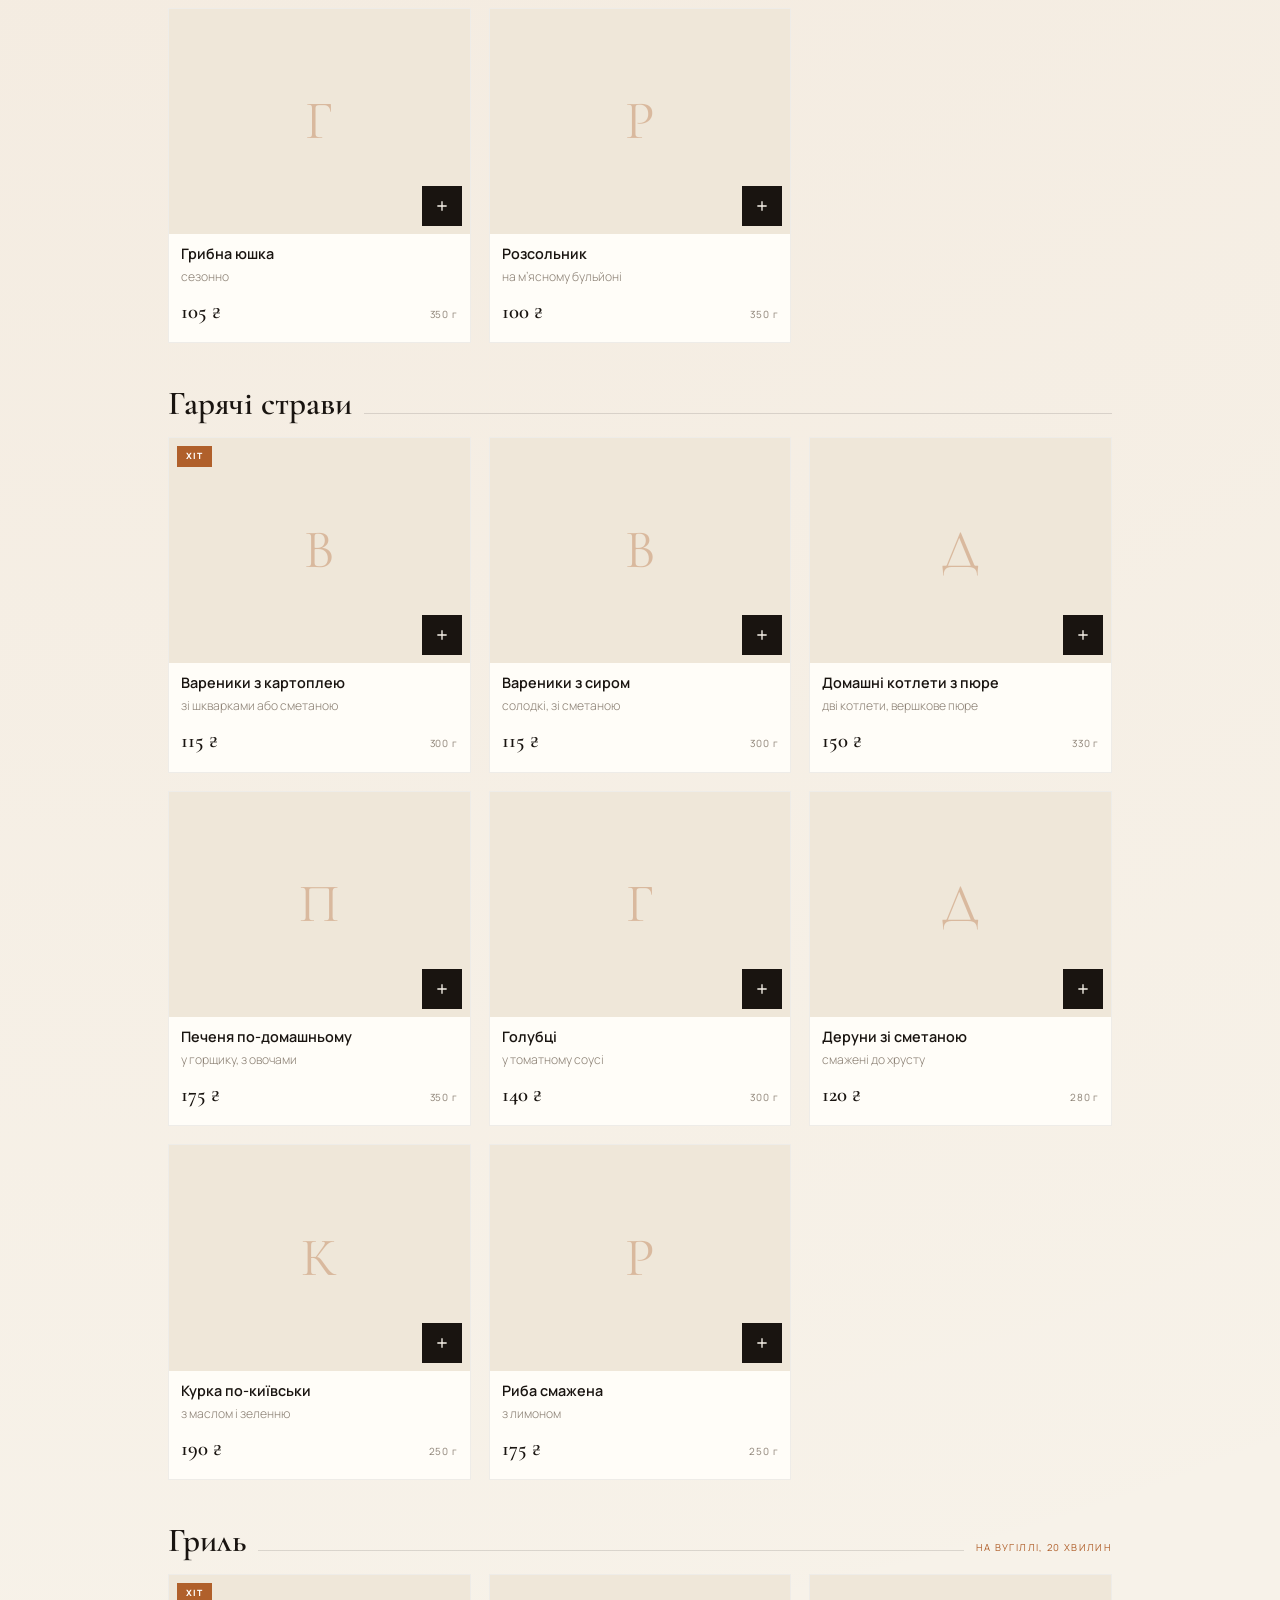
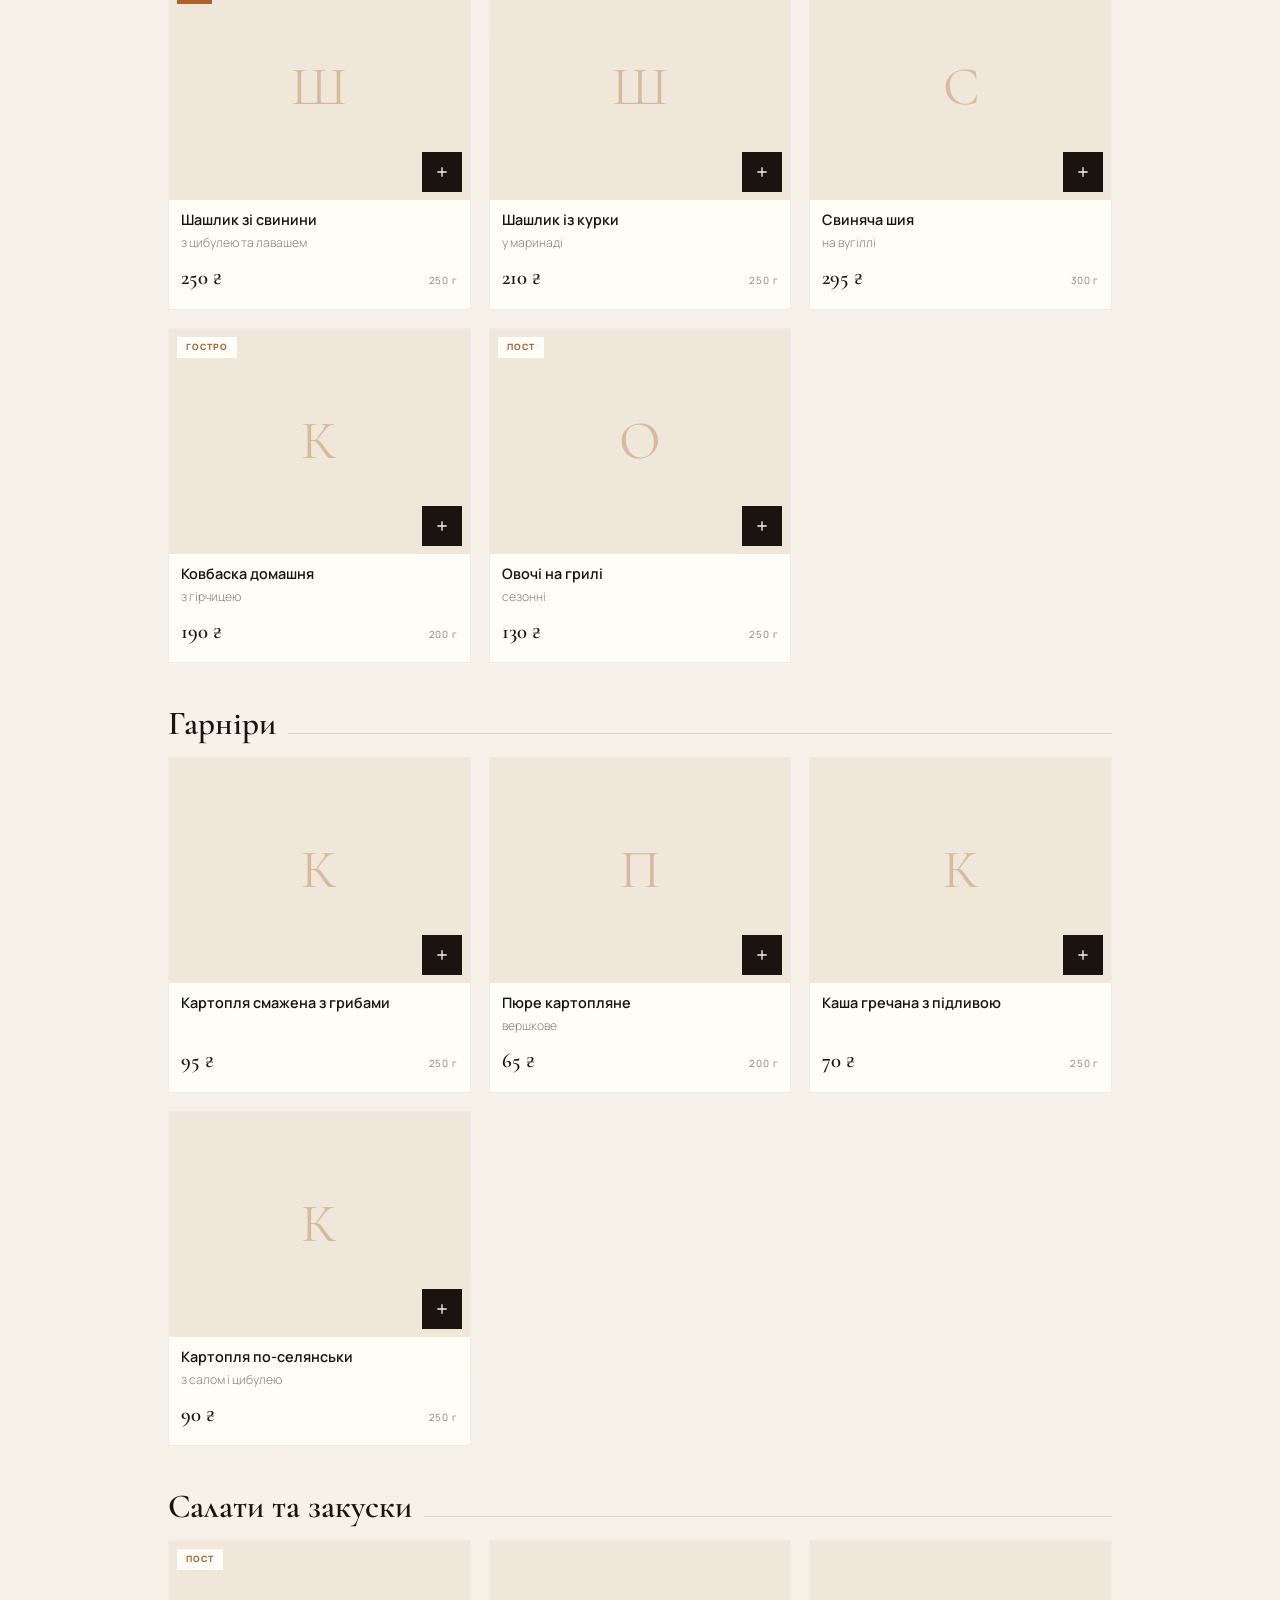
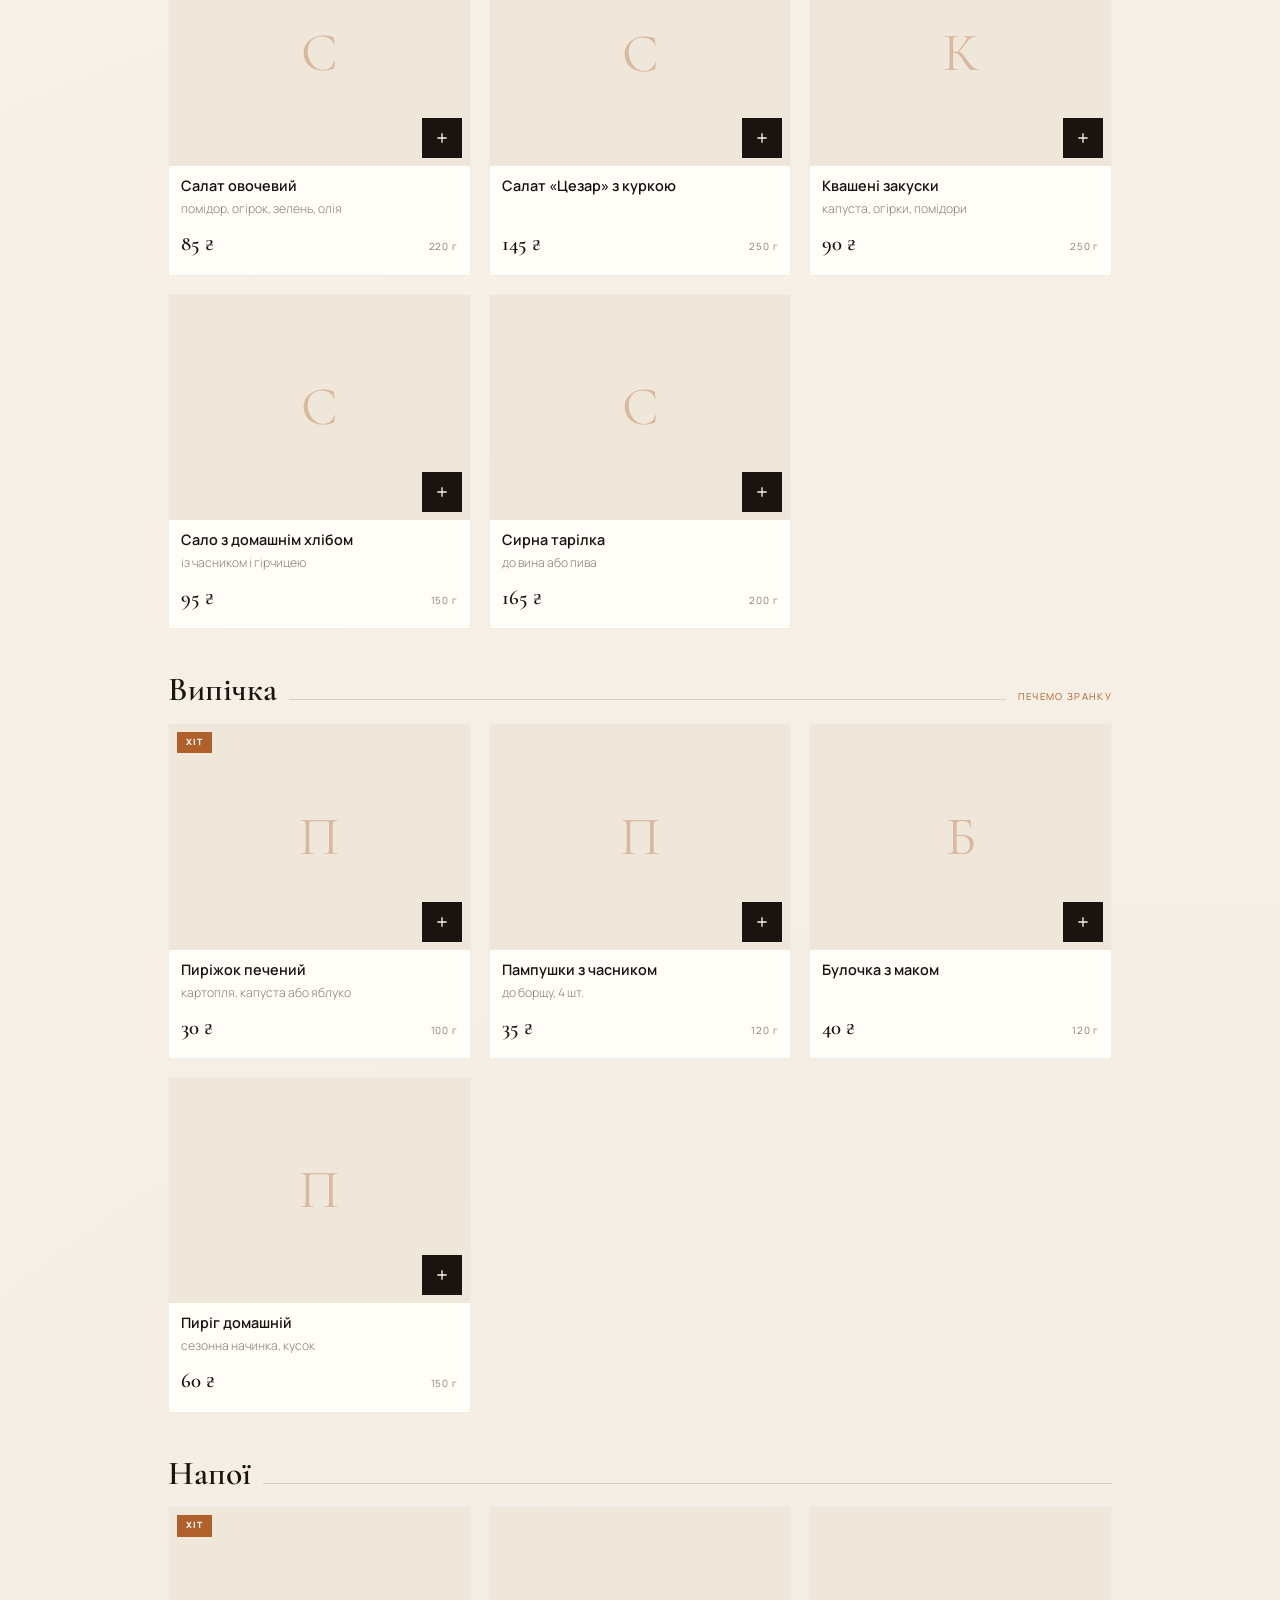
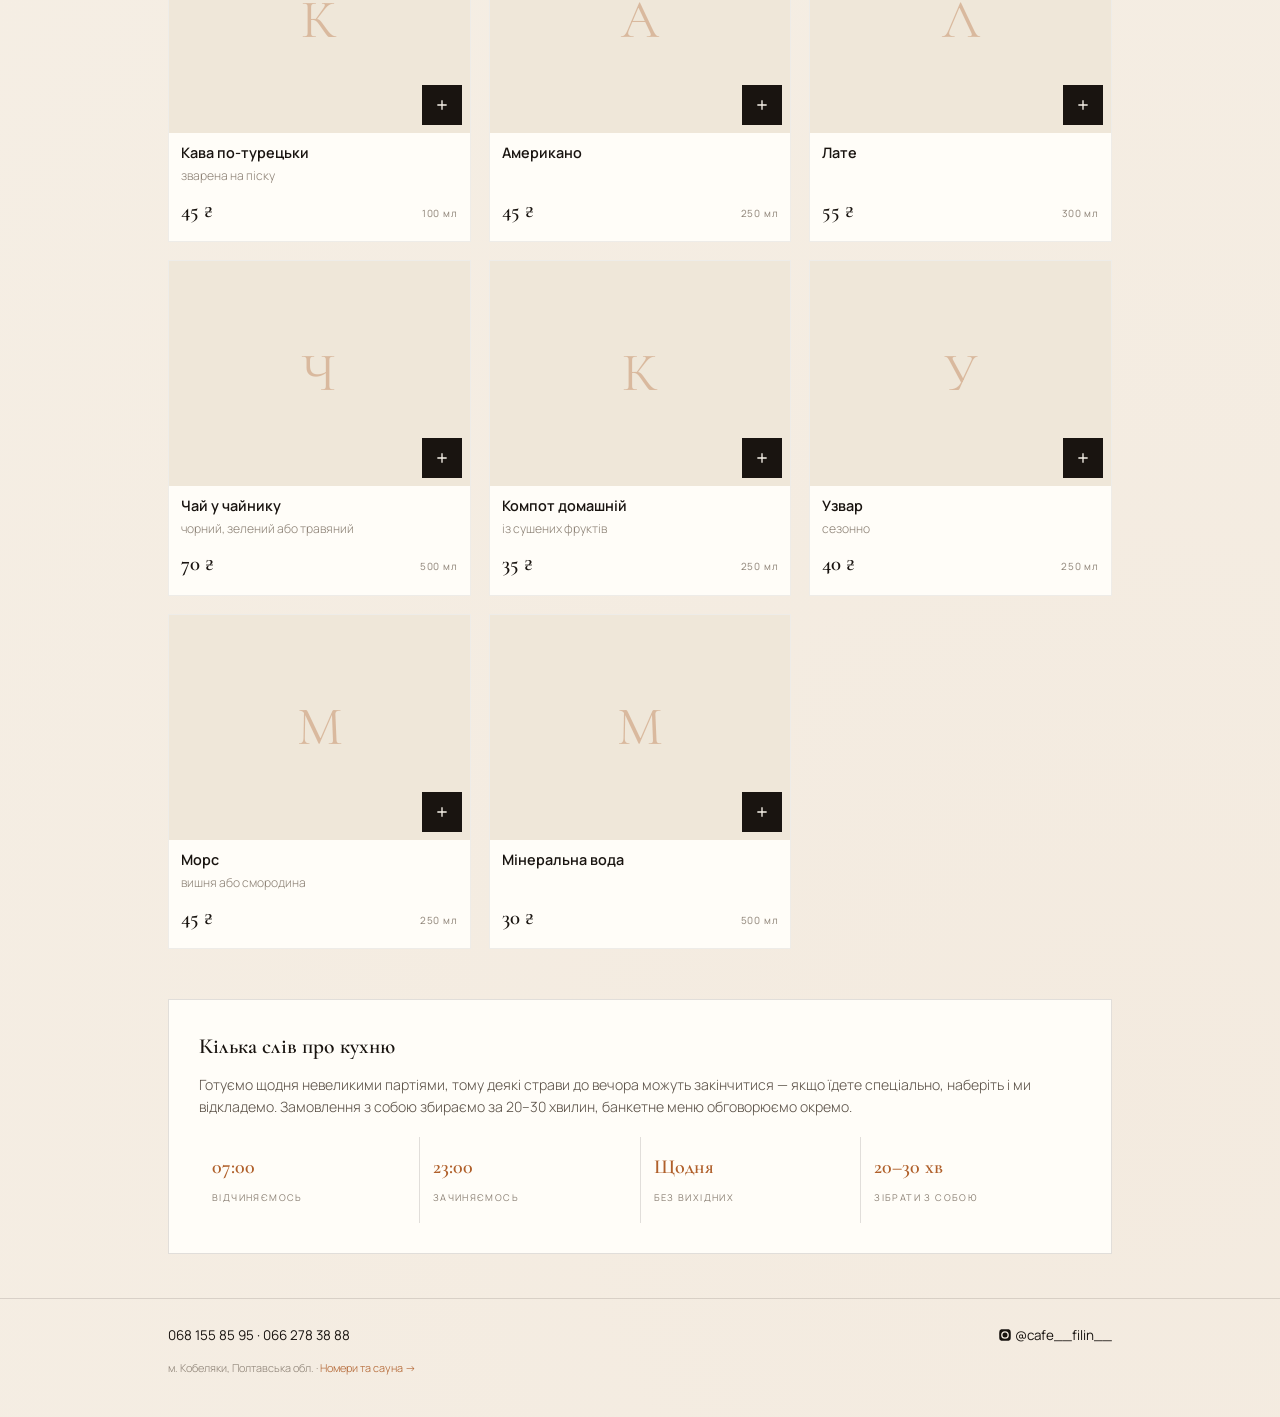
==== commit ff9ca0b2: "Кільце робочого дня замість крапки статусу Тонке кільце біля «Відчинено» показує, скільки лишилось д" ====
--- a/cafe/index.html
+++ b/cafe/index.html
@@ -141,8 +141,23 @@
   padding:8px 15px;border:1px solid var(--line);background:var(--card);
   font-size:.75rem;white-space:nowrap;
 }
-.state .dot{width:7px;height:7px;border-radius:50%;background:var(--ok);flex:none}
-.state.shut .dot{background:var(--acc)}
+/* кільце робочого дня: повне зранку, порожніє до 23:00 */
+.state .dot{position:relative;width:22px;height:22px;flex:none;display:grid;place-items:center}
+.state .dot svg{position:absolute;inset:0;width:100%;height:100%;transform:rotate(-90deg)}
+.state .dot circle{fill:none;stroke-width:2.2}
+.state .dot .track{stroke:var(--line)}
+.state .dot .fill{
+  stroke:var(--ok);stroke-linecap:round;
+  stroke-dasharray:56.55;stroke-dashoffset:56.55;
+  transition:stroke-dashoffset 1.4s var(--e),stroke .4s;
+}
+.state .dot i{
+  width:6px;height:6px;border-radius:50%;background:var(--ok);
+  animation:pulseDot 2.8s ease-in-out infinite;
+}
+.state.shut .dot .fill{stroke:var(--acc)}
+.state.shut .dot i{background:var(--acc);animation:none}
+@keyframes pulseDot{0%,100%{transform:scale(1);opacity:1}50%{transform:scale(.72);opacity:.62}}
 .state b{font-weight:700}
 .tablebar{
   margin-top:14px;padding:11px 15px;background:var(--acc-soft);border-left:3px solid var(--acc);
@@ -508,7 +523,16 @@
 <div class="wrap head" id="top">
   <div class="head-row">
     <h1>Меню<em>домашня кухня</em></h1>
-    <div class="state" id="state"><span class="dot"></span><span id="stateTxt">07:00 – 23:00</span></div>
+    <div class="state" id="state">
+      <span class="dot">
+        <svg viewBox="0 0 24 24" aria-hidden="true">
+          <circle class="track" cx="12" cy="12" r="9"/>
+          <circle class="fill" id="stateRing" cx="12" cy="12" r="9"/>
+        </svg>
+        <i></i>
+      </span>
+      <span id="stateTxt">07:00 – 23:00</span>
+    </div>
   </div>
   <p class="tablebar" id="tablebar" hidden>Ви за столиком <b id="tableNo">—</b> — замовлення принесемо саме сюди.</p>
 
@@ -889,17 +913,25 @@
   clearBtn.addEventListener('click', function(){ seek.value = ''; filter(); seek.focus(); });
 
   /* ── відчинено / зачинено ── */
+  var RING = 2 * Math.PI * 9;          /* довжина кола r=9 */
   function state(){
     var t = kyiv();
     var box = document.getElementById('state'), txt = document.getElementById('stateTxt');
+    var ring = document.getElementById('stateRing');
     if (t.h >= 7 && t.h < 23){
       var left = (23 - t.h) * 60 - t.m;
       box.classList.remove('shut');
       txt.innerHTML = '<b>Відчинено</b> — до 23:00 ще ' +
         (Math.floor(left / 60) ? Math.floor(left / 60) + ' год ' : '') + two(left % 60) + ' хв';
+      /* кільце показує, скільки робочого дня лишилось */
+      if (ring){
+        var frac = Math.max(0, Math.min(1, left / (16 * 60)));
+        ring.style.strokeDashoffset = (RING * (1 - frac)).toFixed(2);
+      }
     } else {
       box.classList.add('shut');
       txt.innerHTML = '<b>Зачинено</b> — чекаємо з 07:00';
+      if (ring) ring.style.strokeDashoffset = RING.toFixed(2);
     }
   }
   state();
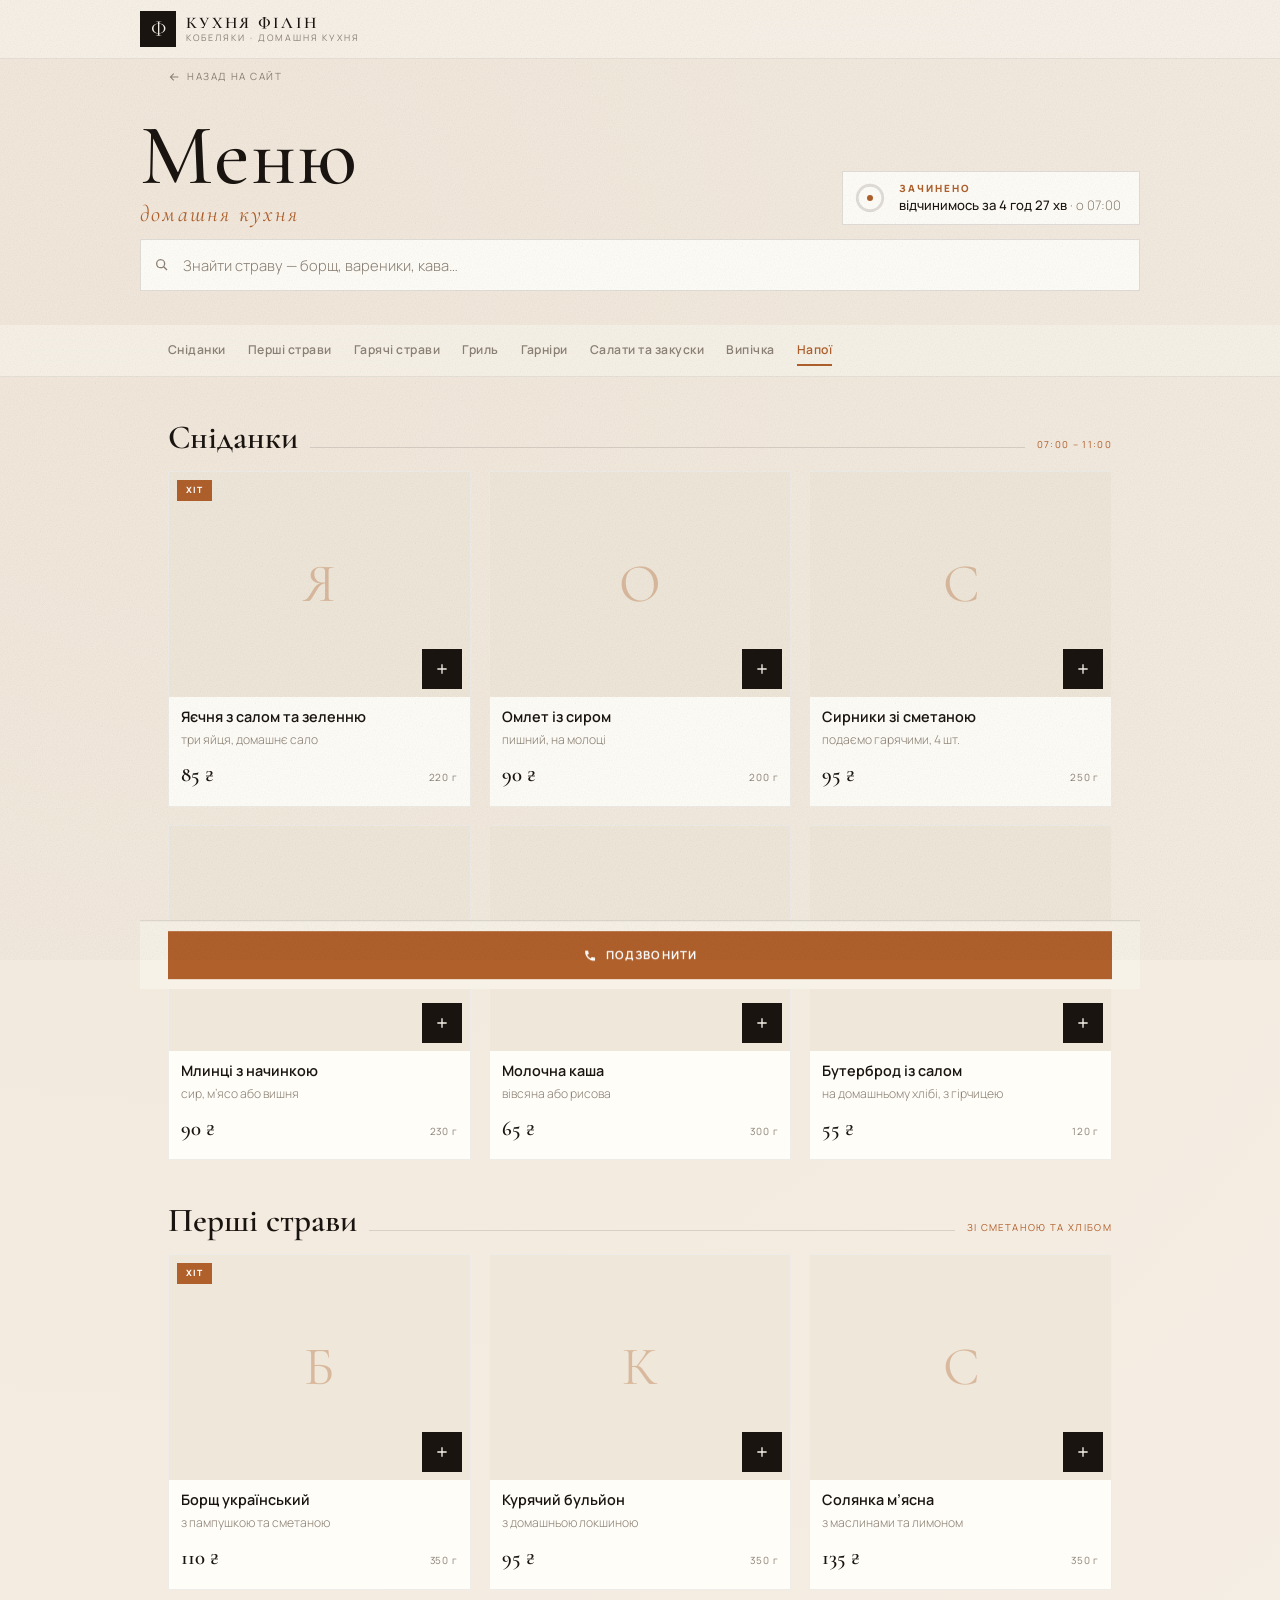
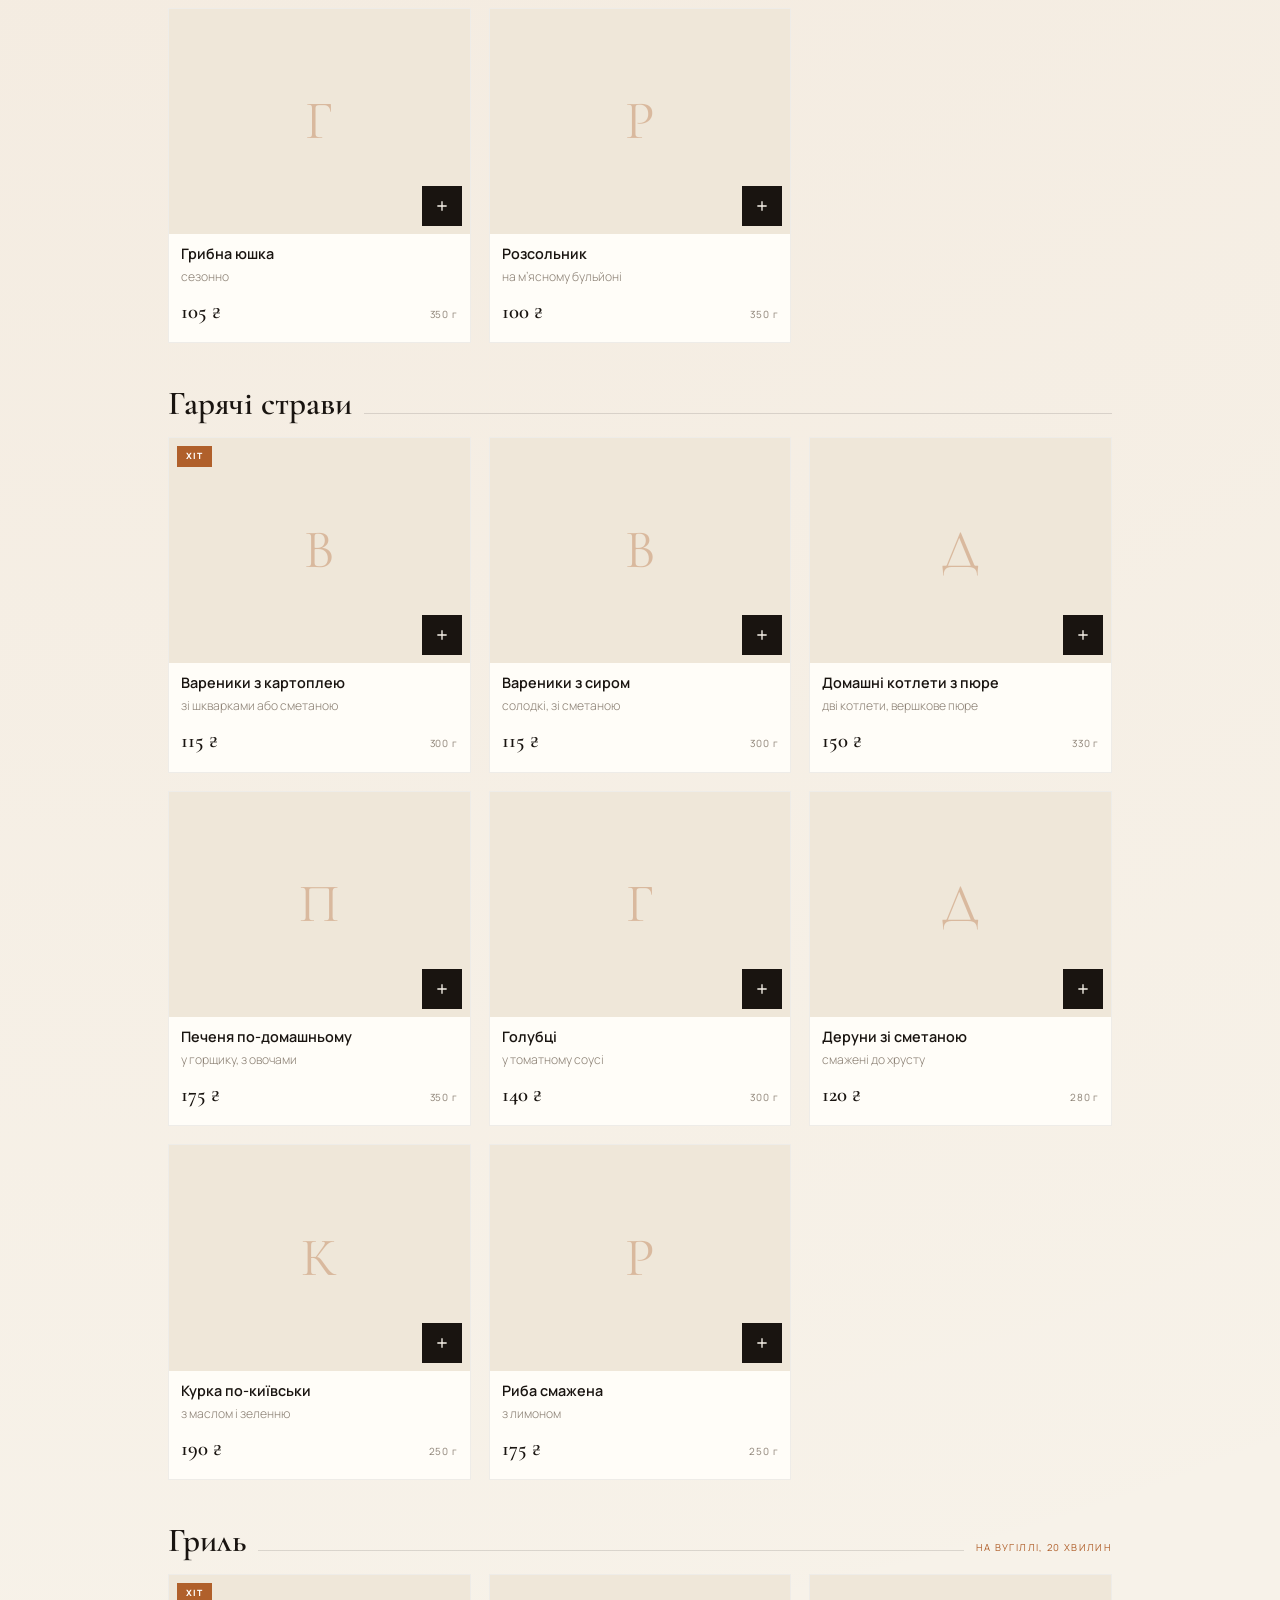
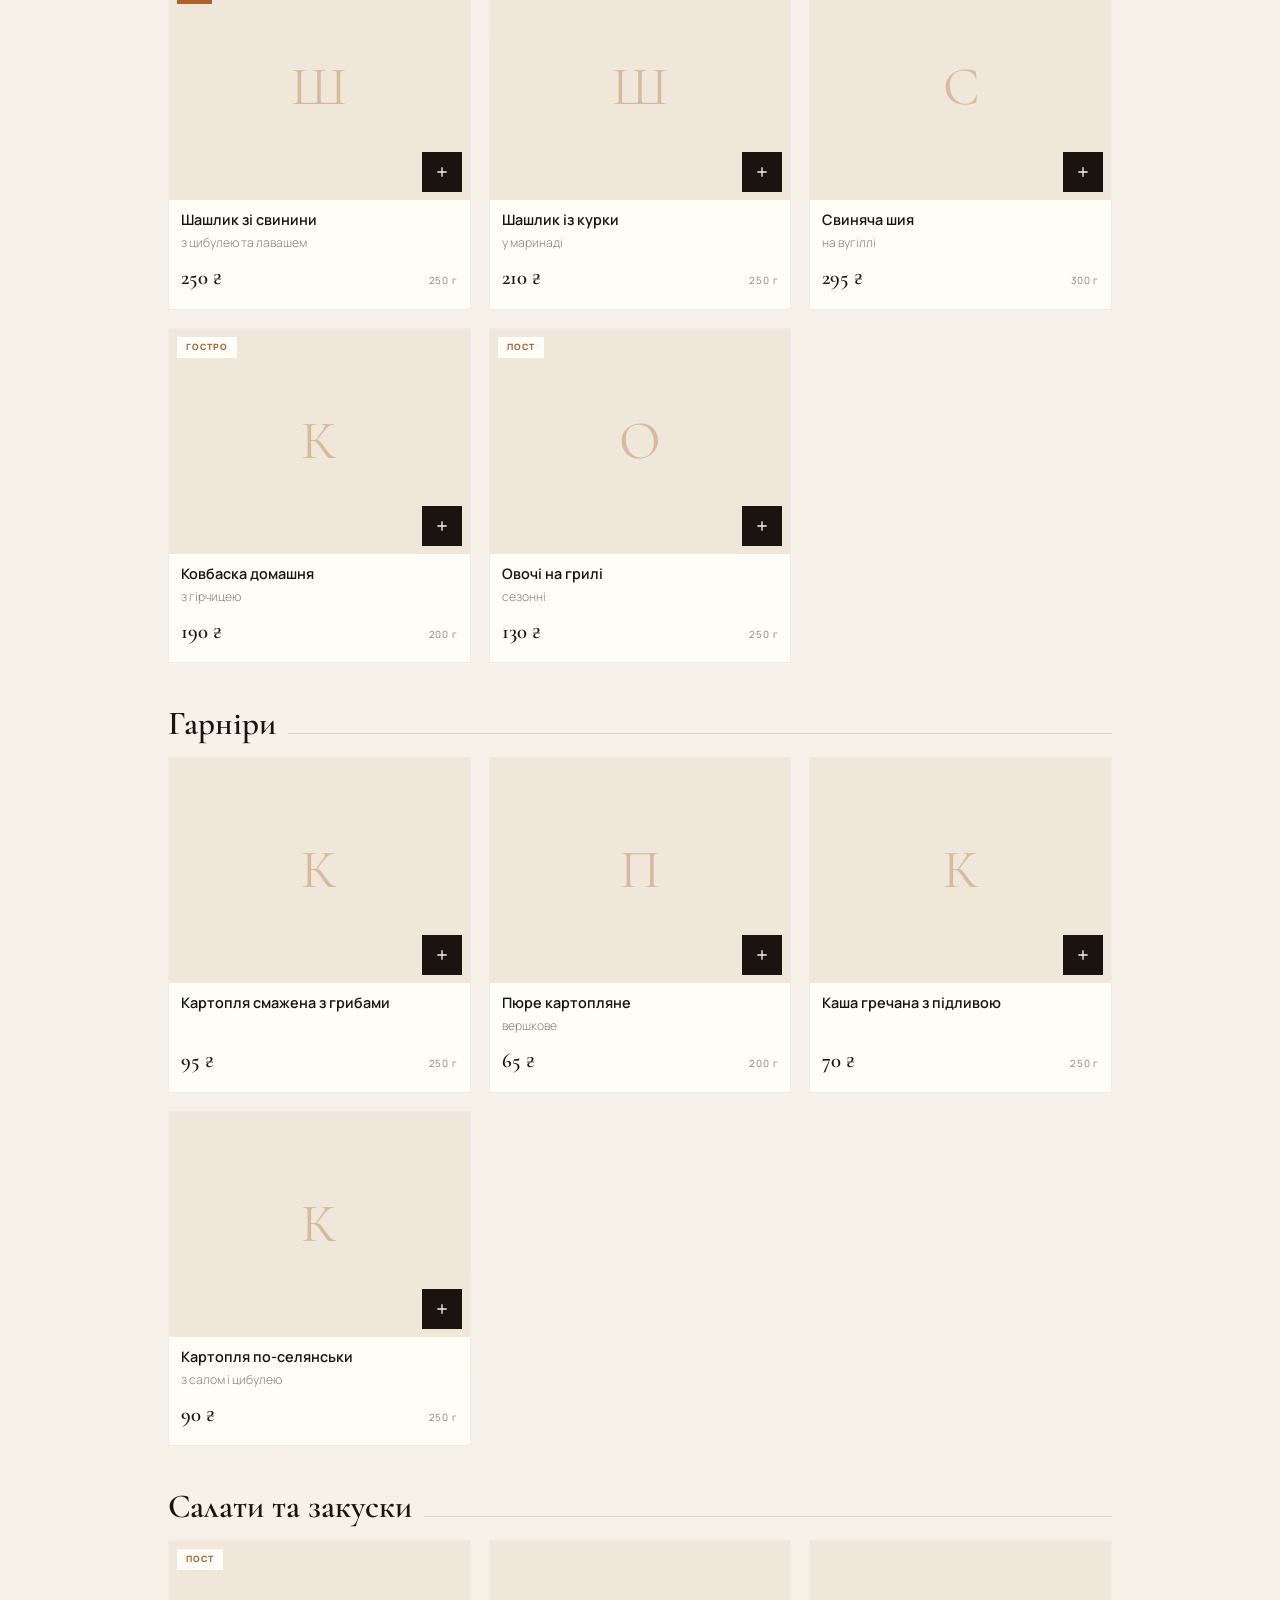
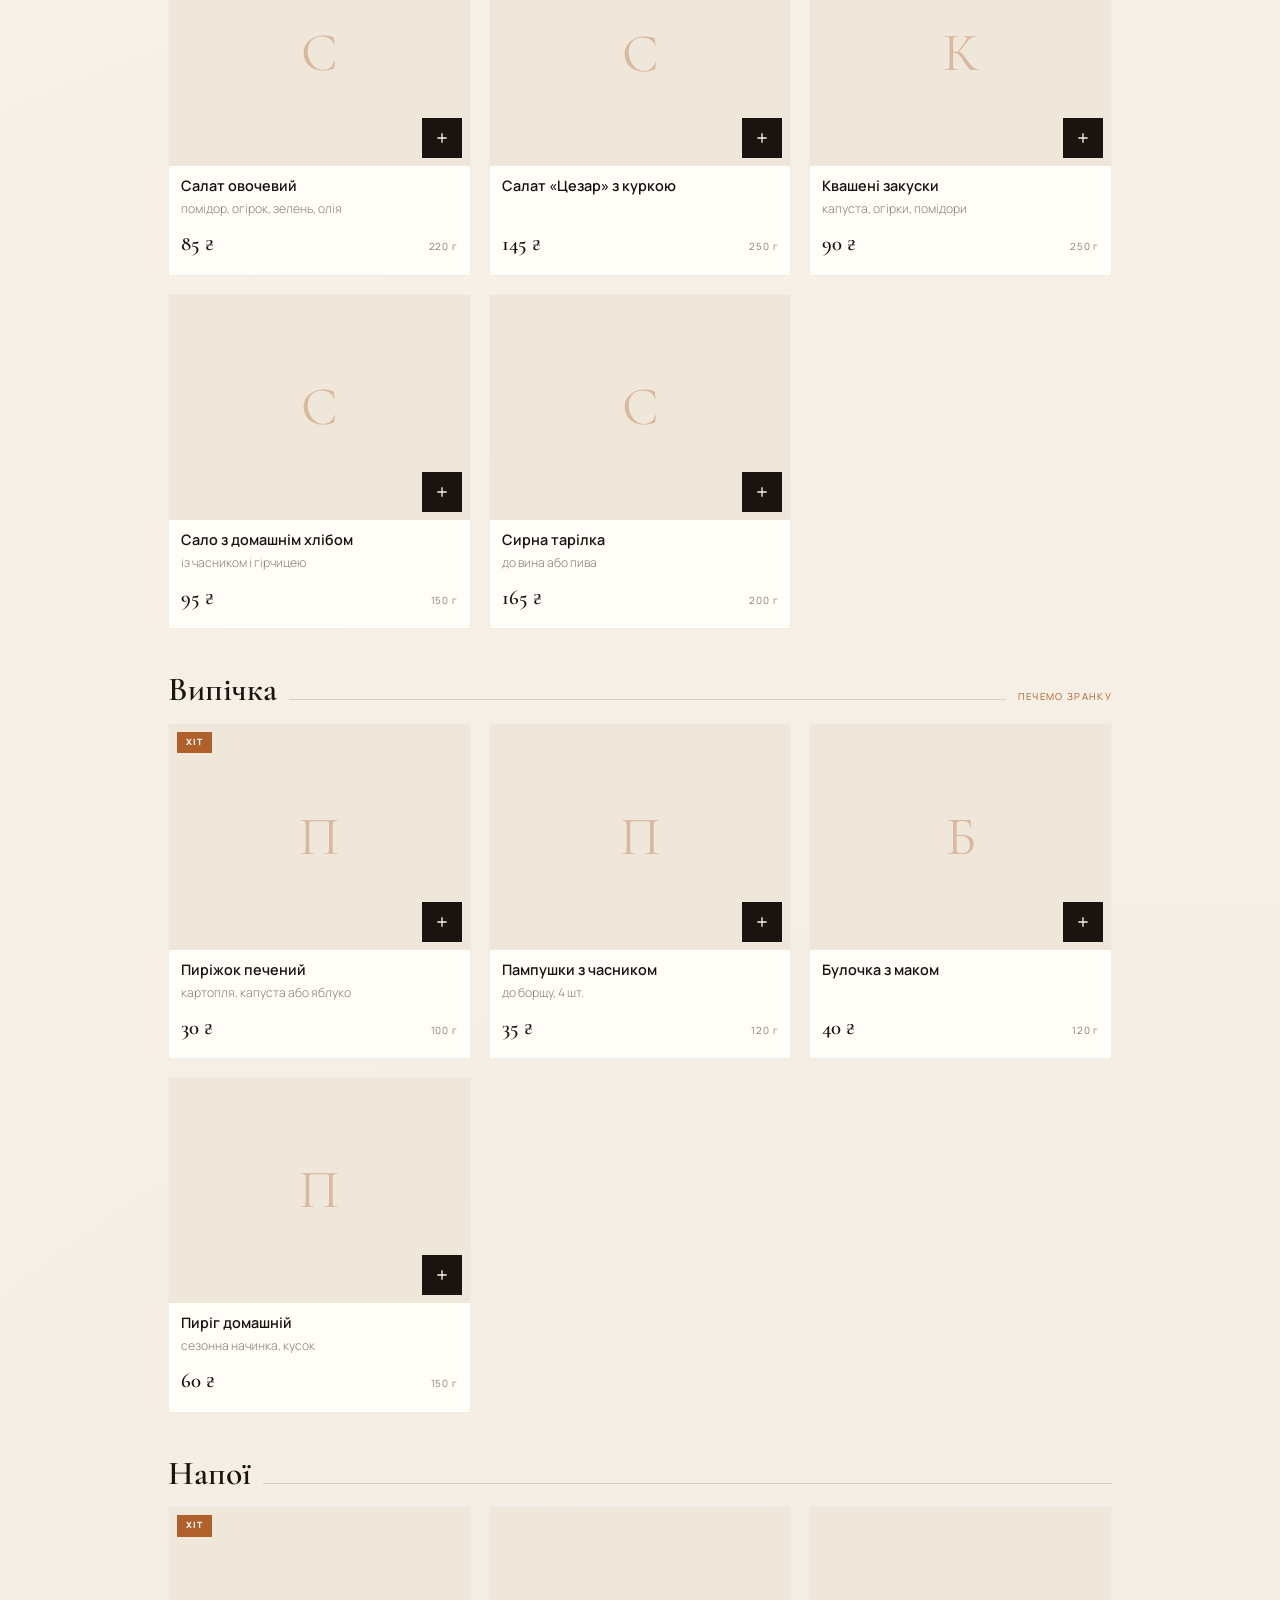
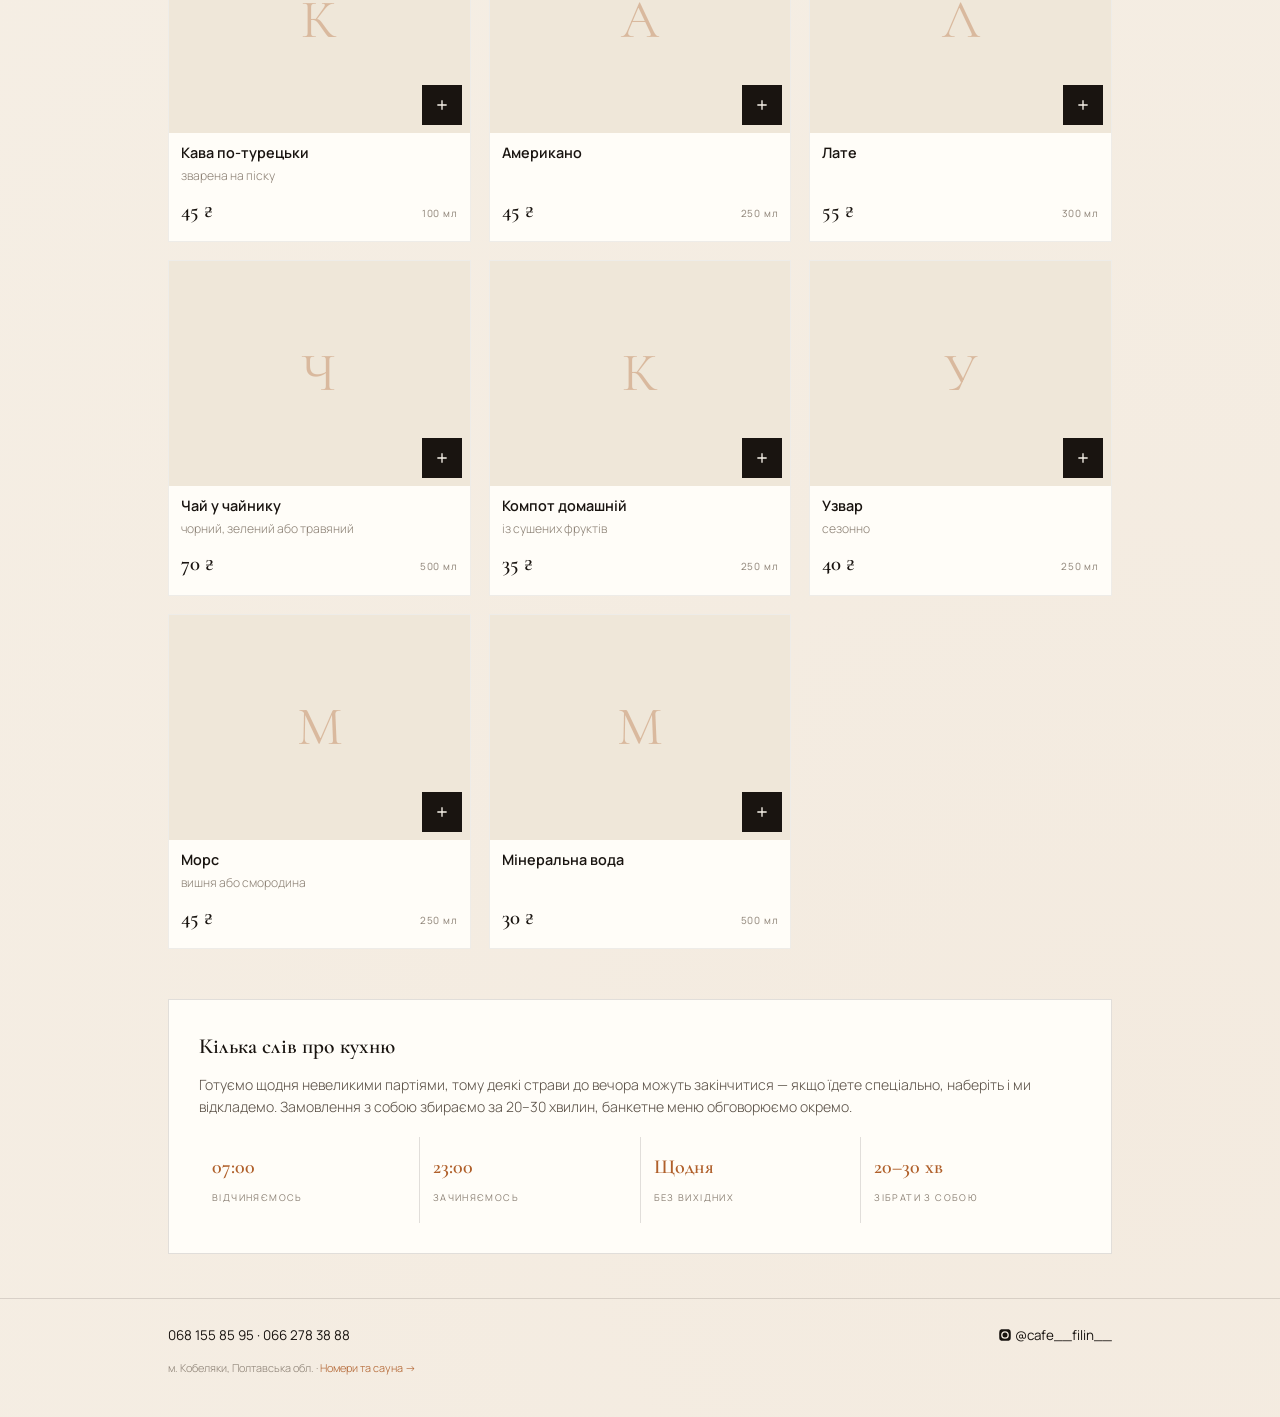
==== commit 6538a667: "Статус закладу: акуратніший вигляд - кільце більше (34 px), тонший трек, яскрава голівка на кінці ду" ====
--- a/cafe/index.html
+++ b/cafe/index.html
@@ -142,22 +142,43 @@
   font-size:.75rem;white-space:nowrap;
 }
 /* кільце робочого дня: повне зранку, порожніє до 23:00 */
-.state .dot{position:relative;width:22px;height:22px;flex:none;display:grid;place-items:center}
+.state .dot{position:relative;width:34px;height:34px;flex:none;display:grid;place-items:center}
+.state .dot::before{
+  content:'';position:absolute;inset:2px;border-radius:50%;
+  background:radial-gradient(circle,rgba(63,125,84,.18),transparent 68%);
+  opacity:1;transition:opacity .5s;
+}
+.state.shut .dot::before{opacity:0}
 .state .dot svg{position:absolute;inset:0;width:100%;height:100%;transform:rotate(-90deg)}
-.state .dot circle{fill:none;stroke-width:2.2}
-.state .dot .track{stroke:var(--line)}
+.state .dot circle{fill:none}
+.state .dot .track{stroke:var(--line);stroke-width:2}
 .state .dot .fill{
-  stroke:var(--ok);stroke-linecap:round;
+  stroke:var(--ok);stroke-width:2.4;stroke-linecap:round;
   stroke-dasharray:56.55;stroke-dashoffset:56.55;
   transition:stroke-dashoffset 1.4s var(--e),stroke .4s;
 }
+.state .dot .tip{fill:var(--ok);stroke:none;r:2.2;transition:fill .4s}
 .state .dot i{
   width:6px;height:6px;border-radius:50%;background:var(--ok);
   animation:pulseDot 2.8s ease-in-out infinite;
 }
 .state.shut .dot .fill{stroke:var(--acc)}
+.state.shut .dot .tip{opacity:0}
 .state.shut .dot i{background:var(--acc);animation:none}
-@keyframes pulseDot{0%,100%{transform:scale(1);opacity:1}50%{transform:scale(.72);opacity:.62}}
+@keyframes pulseDot{0%,100%{transform:scale(1);opacity:1}50%{transform:scale(.66);opacity:.55}}
+
+/* підпис у два рівні */
+.state{gap:12px;padding:9px 18px 9px 10px}
+.st-txt{display:flex;flex-direction:column;line-height:1.25;text-align:left}
+.state .st-txt b{
+  font-size:.62rem;letter-spacing:.2em;text-transform:uppercase;font-weight:800;
+  color:var(--ok);transition:color .4s;
+}
+.state .st-txt u{
+  text-decoration:none;font-size:.82rem;color:var(--ink);font-weight:500;margin-top:2px;
+}
+.state .st-txt u em{font-style:normal;color:var(--ink-3);font-weight:300}
+.state.shut .st-txt b{color:var(--acc)}
 .state b{font-weight:700}
 .tablebar{
   margin-top:14px;padding:11px 15px;background:var(--acc-soft);border-left:3px solid var(--acc);
@@ -528,10 +549,11 @@
         <svg viewBox="0 0 24 24" aria-hidden="true">
           <circle class="track" cx="12" cy="12" r="9"/>
           <circle class="fill" id="stateRing" cx="12" cy="12" r="9"/>
+          <circle class="tip" id="stateTip" cx="21" cy="12"/>
         </svg>
         <i></i>
       </span>
-      <span id="stateTxt">07:00 – 23:00</span>
+      <span class="st-txt" id="stateTxt"><b>Кухня</b><u>07:00 – 23:00</u></span>
     </div>
   </div>
   <p class="tablebar" id="tablebar" hidden>Ви за столиком <b id="tableNo">—</b> — замовлення принесемо саме сюди.</p>
@@ -918,20 +940,31 @@
     var t = kyiv();
     var box = document.getElementById('state'), txt = document.getElementById('stateTxt');
     var ring = document.getElementById('stateRing');
+    var tip  = document.getElementById('stateTip');
+
+    function setRing(frac){
+      if (ring) ring.style.strokeDashoffset = (RING * (1 - frac)).toFixed(2);
+      if (tip){                                  /* яскрава голівка на кінці дуги */
+        var a = 2 * Math.PI * frac;
+        tip.setAttribute('cx', (12 + 9 * Math.cos(a)).toFixed(2));
+        tip.setAttribute('cy', (12 + 9 * Math.sin(a)).toFixed(2));
+      }
+    }
+
     if (t.h >= 7 && t.h < 23){
       var left = (23 - t.h) * 60 - t.m;
+      var hh = Math.floor(left / 60);
       box.classList.remove('shut');
-      txt.innerHTML = '<b>Відчинено</b> — до 23:00 ще ' +
-        (Math.floor(left / 60) ? Math.floor(left / 60) + ' год ' : '') + two(left % 60) + ' хв';
-      /* кільце показує, скільки робочого дня лишилось */
-      if (ring){
-        var frac = Math.max(0, Math.min(1, left / (16 * 60)));
-        ring.style.strokeDashoffset = (RING * (1 - frac)).toFixed(2);
-      }
+      txt.innerHTML = '<b>Відчинено</b><u>ще ' + (hh ? hh + ' год ' : '') + two(left % 60) +
+                      ' хв <em>· до 23:00</em></u>';
+      setRing(Math.max(0, Math.min(1, left / (16 * 60))));
     } else {
+      var wait = (t.h >= 23) ? (24 - t.h + 7) * 60 - t.m : (7 - t.h) * 60 - t.m;
+      var wh = Math.floor(wait / 60);
       box.classList.add('shut');
-      txt.innerHTML = '<b>Зачинено</b> — чекаємо з 07:00';
-      if (ring) ring.style.strokeDashoffset = RING.toFixed(2);
+      txt.innerHTML = '<b>Зачинено</b><u>відчинимось за ' + (wh ? wh + ' год ' : '') +
+                      two(wait % 60) + ' хв <em>· о 07:00</em></u>';
+      setRing(0);
     }
   }
   state();
